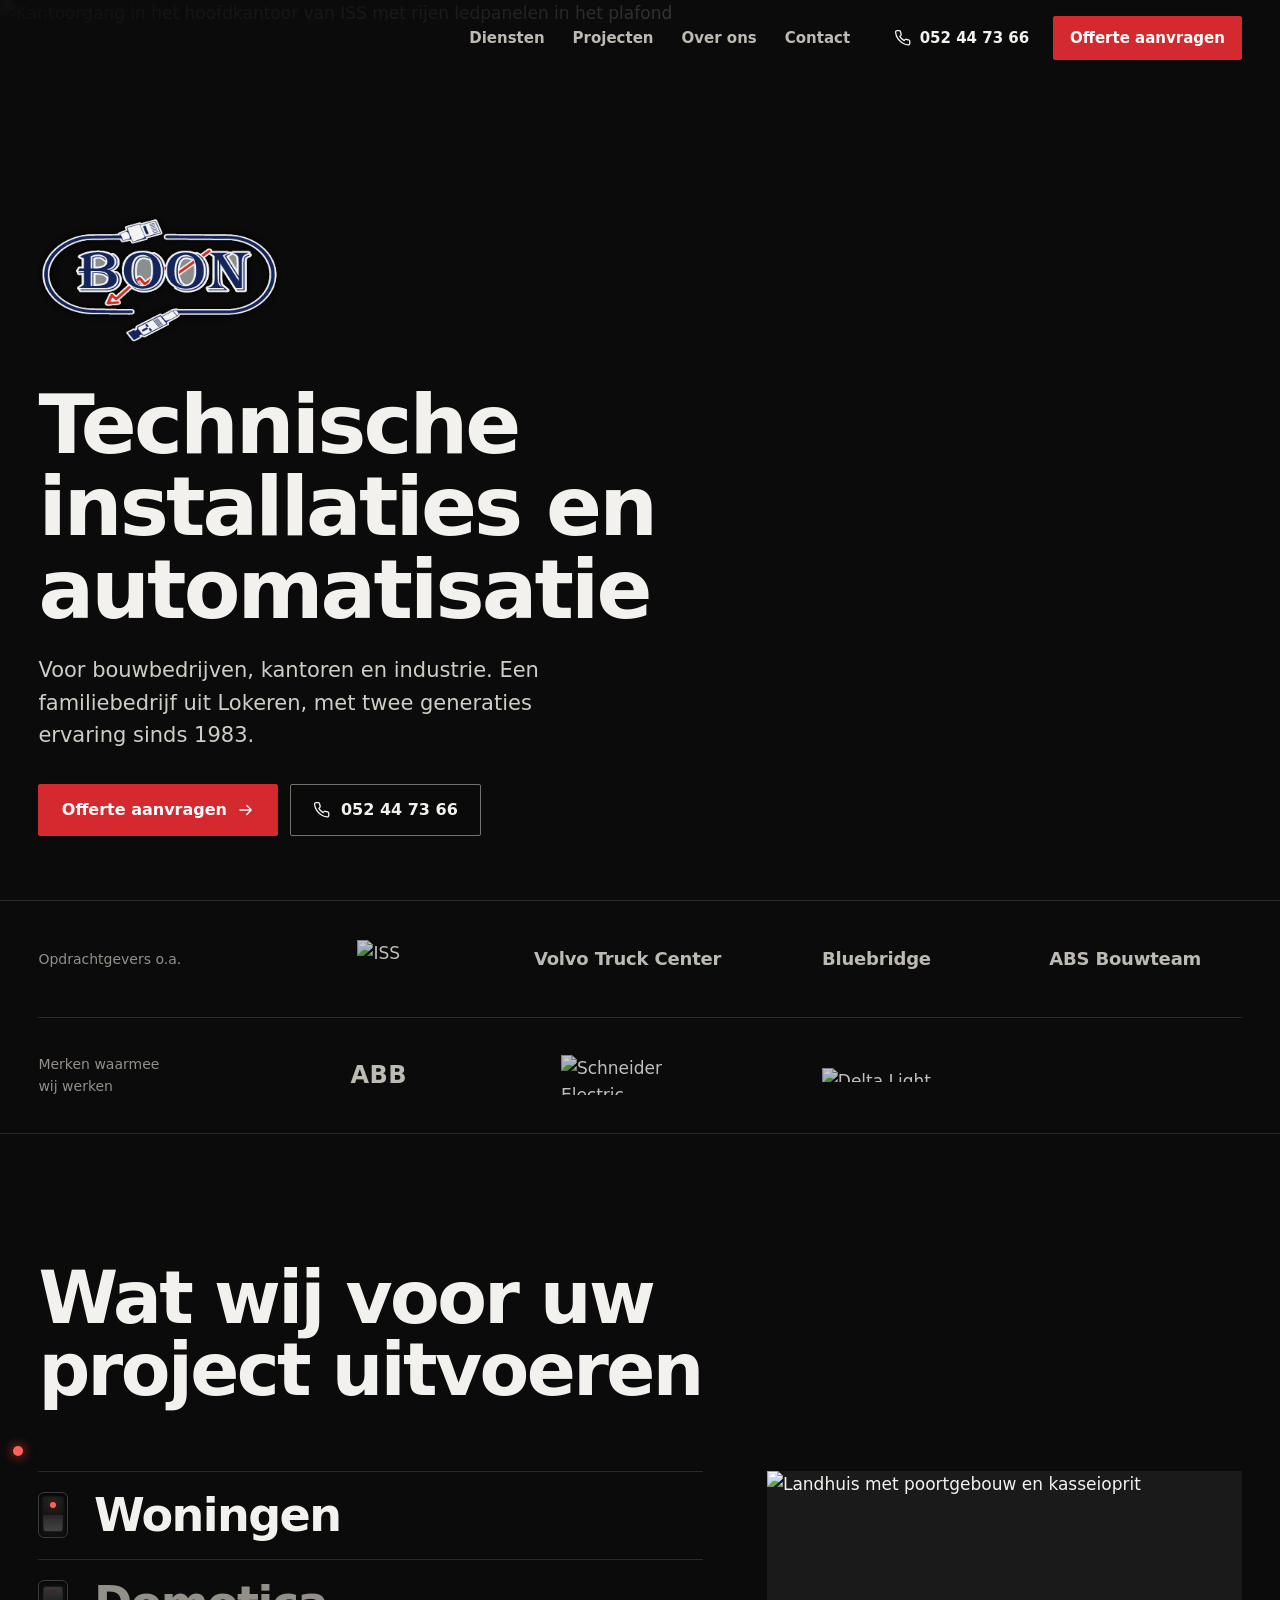
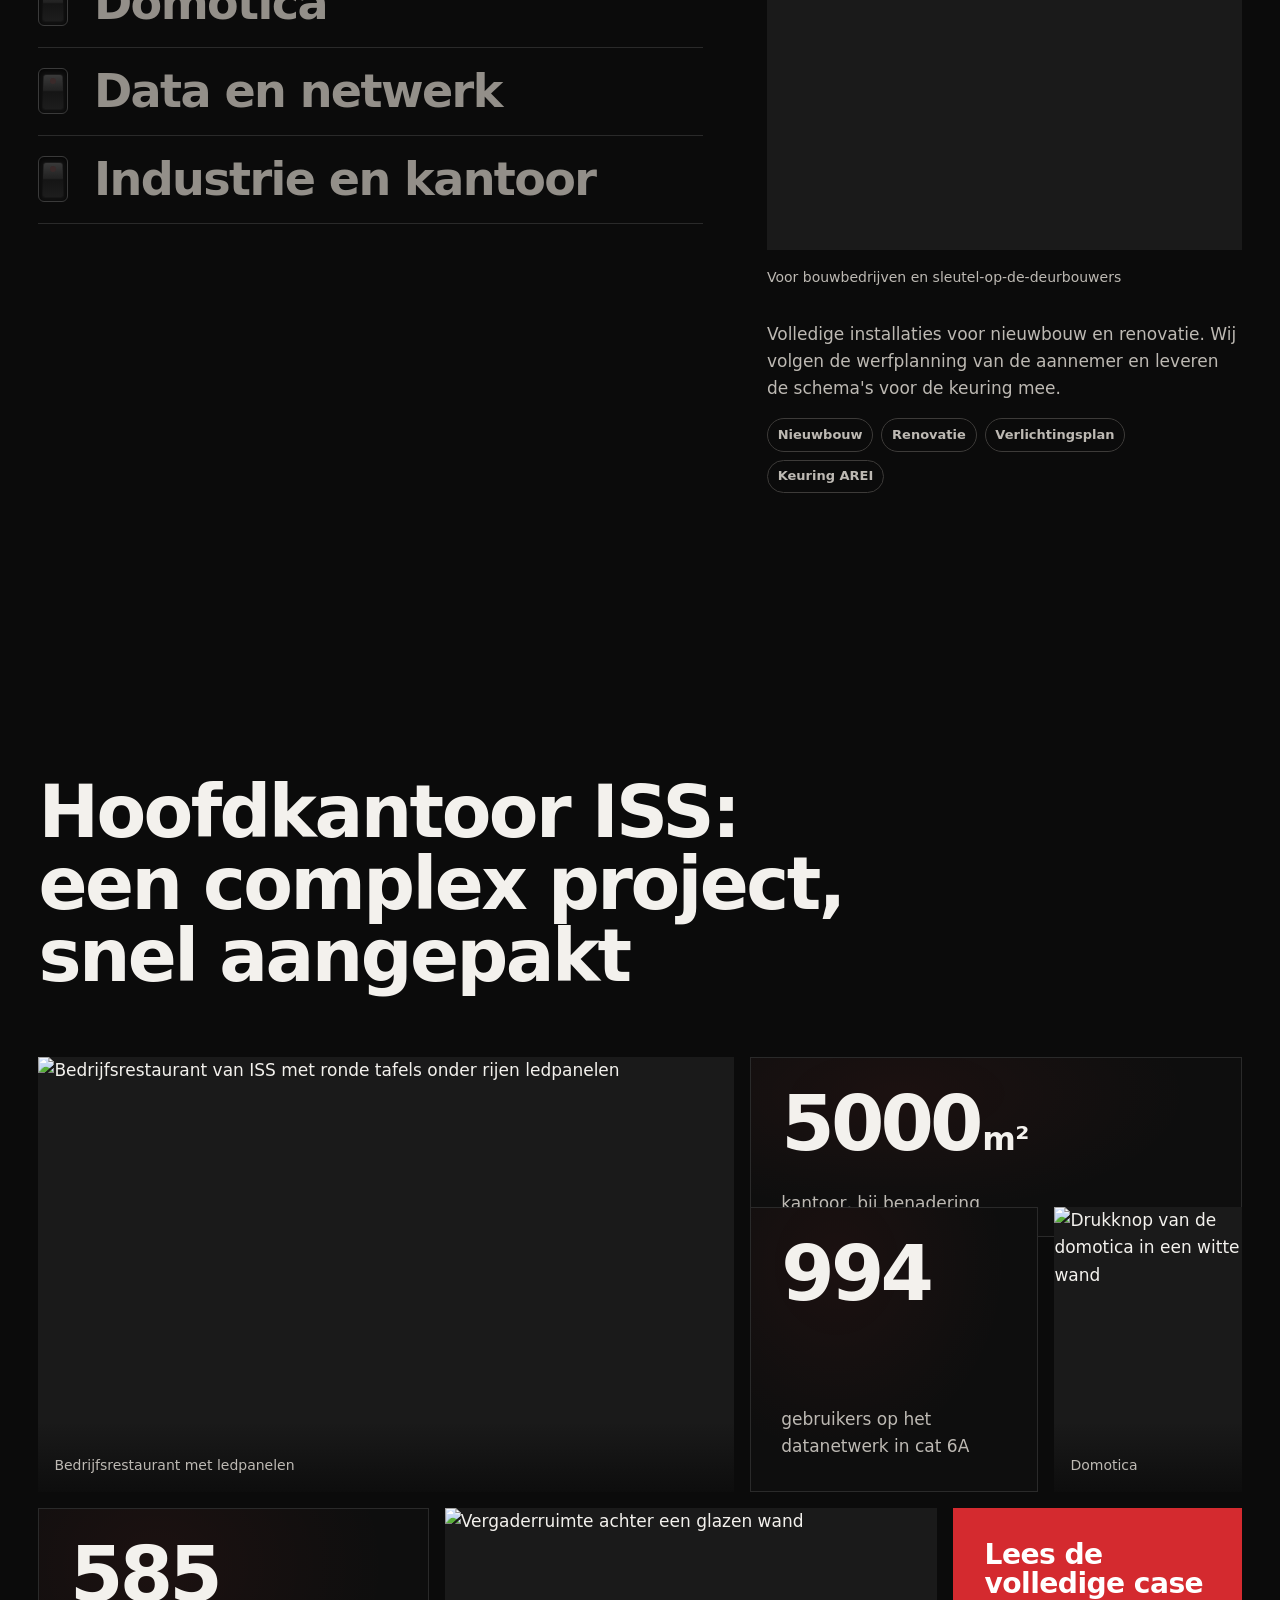
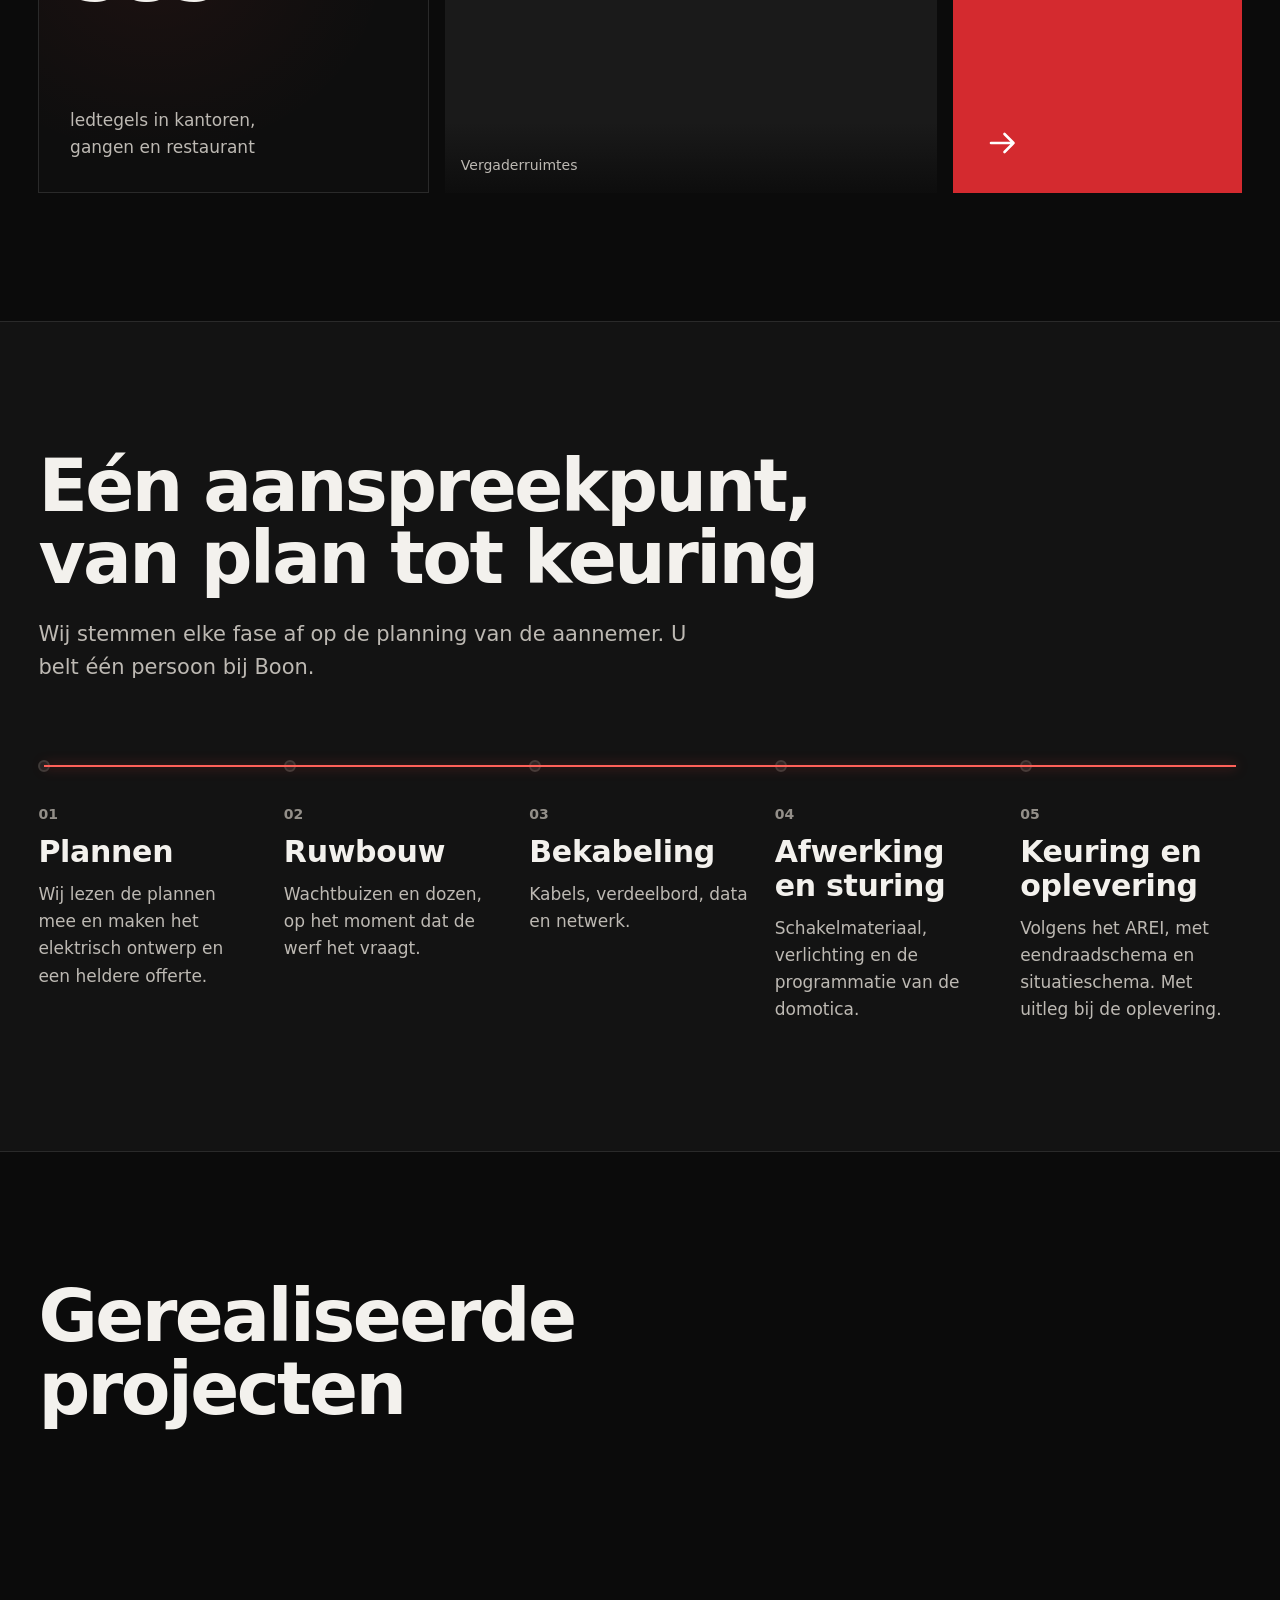
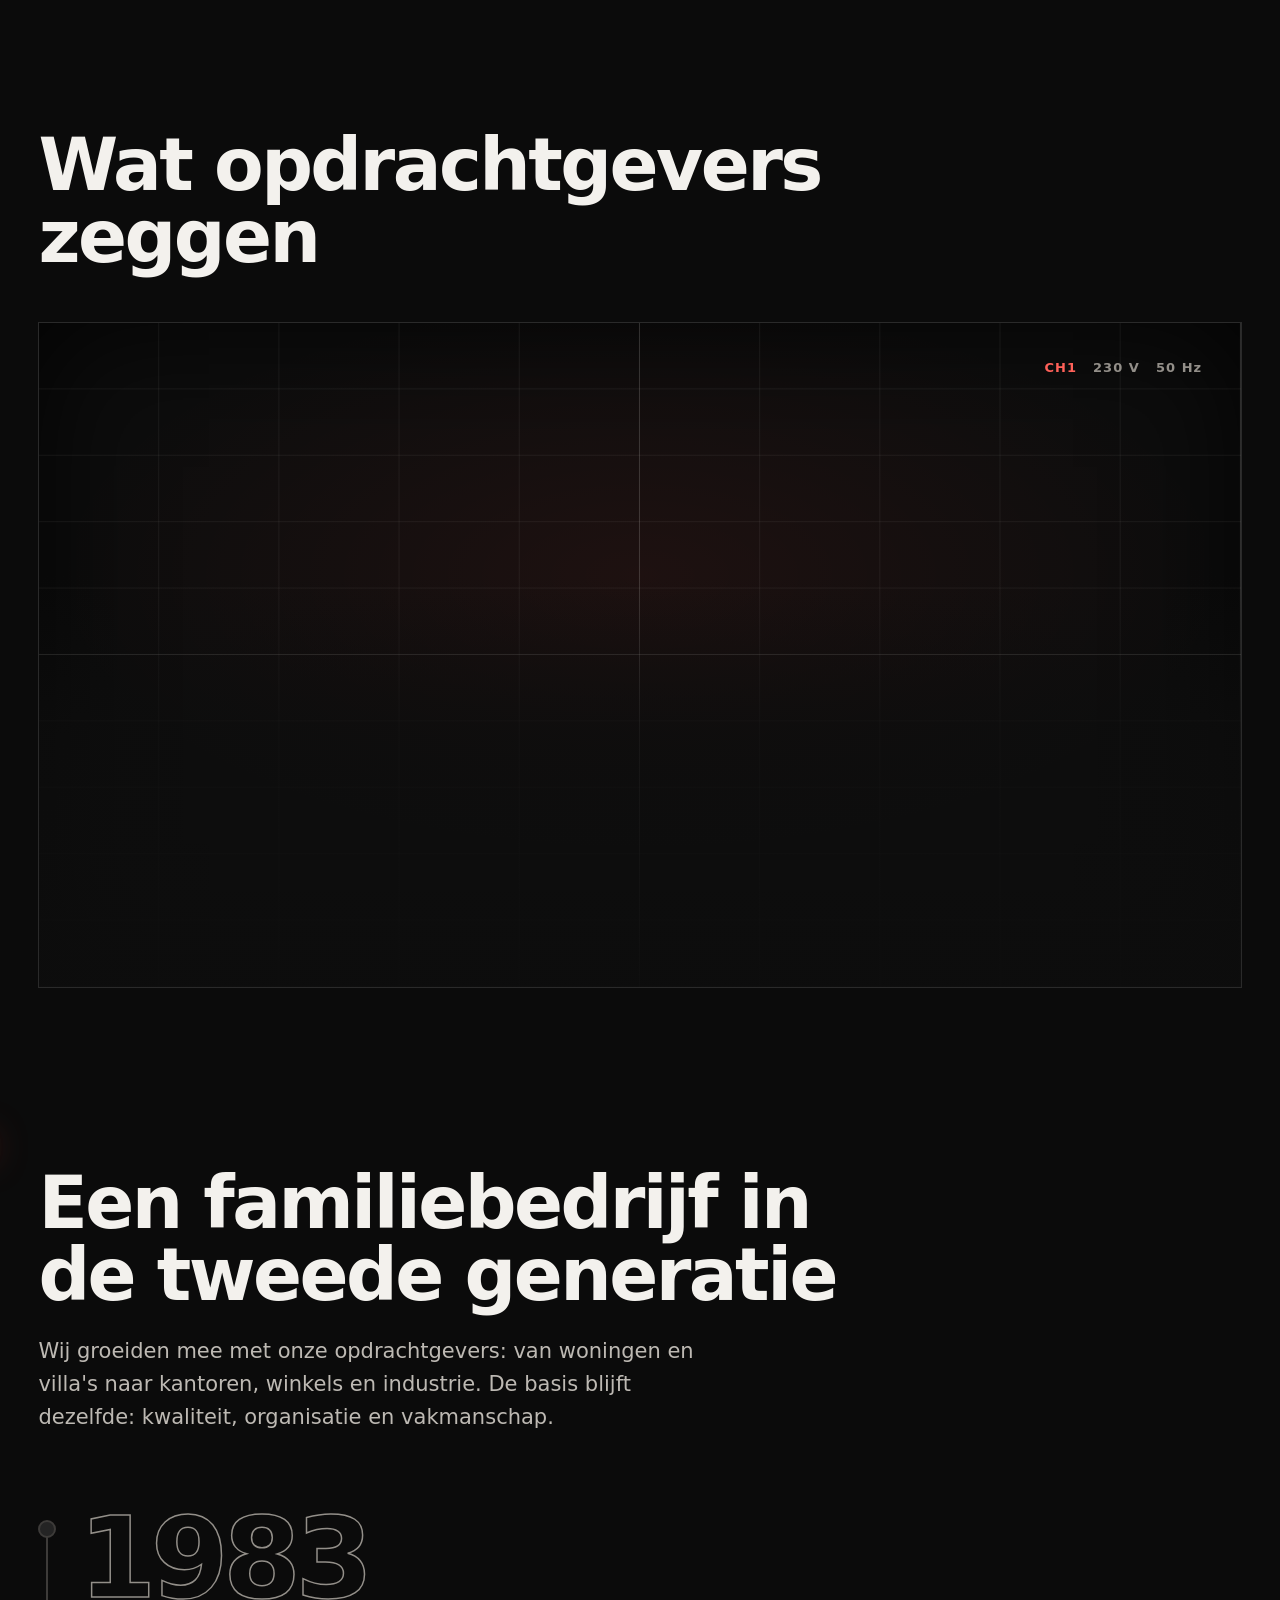
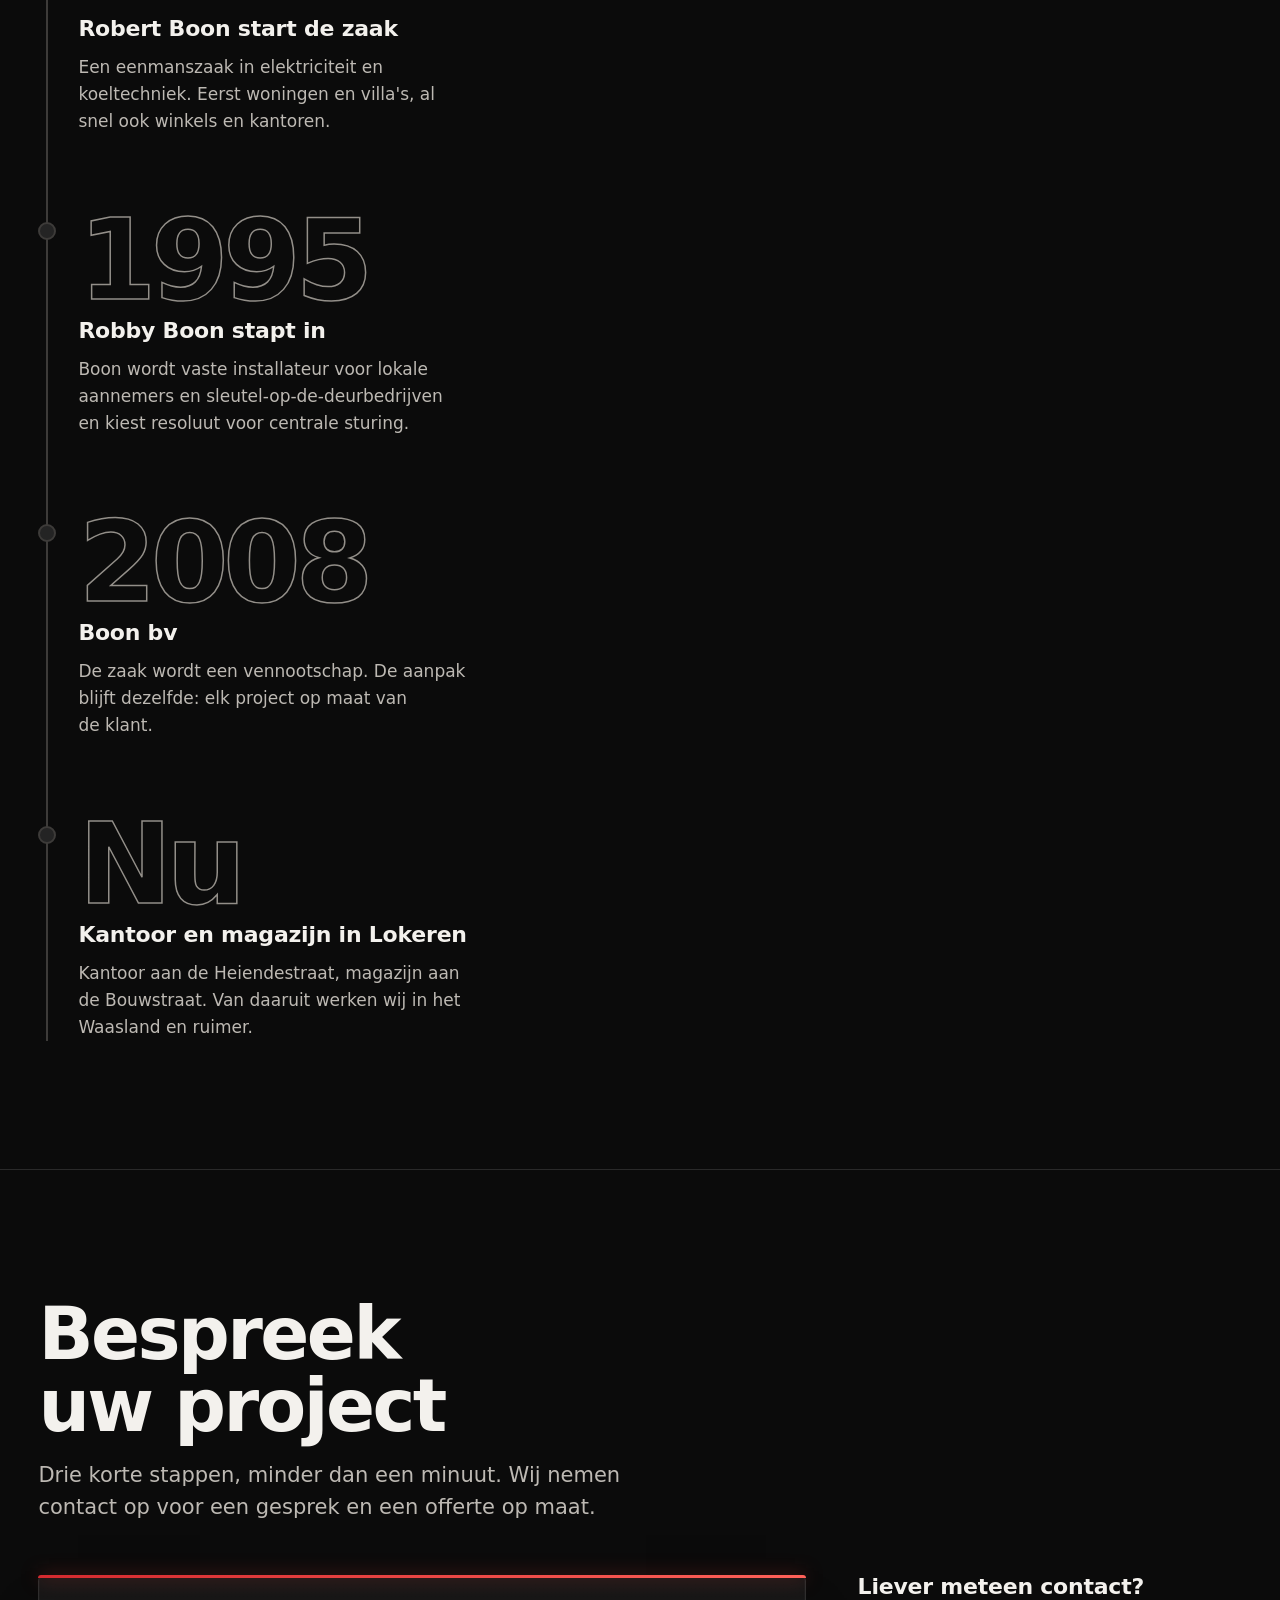
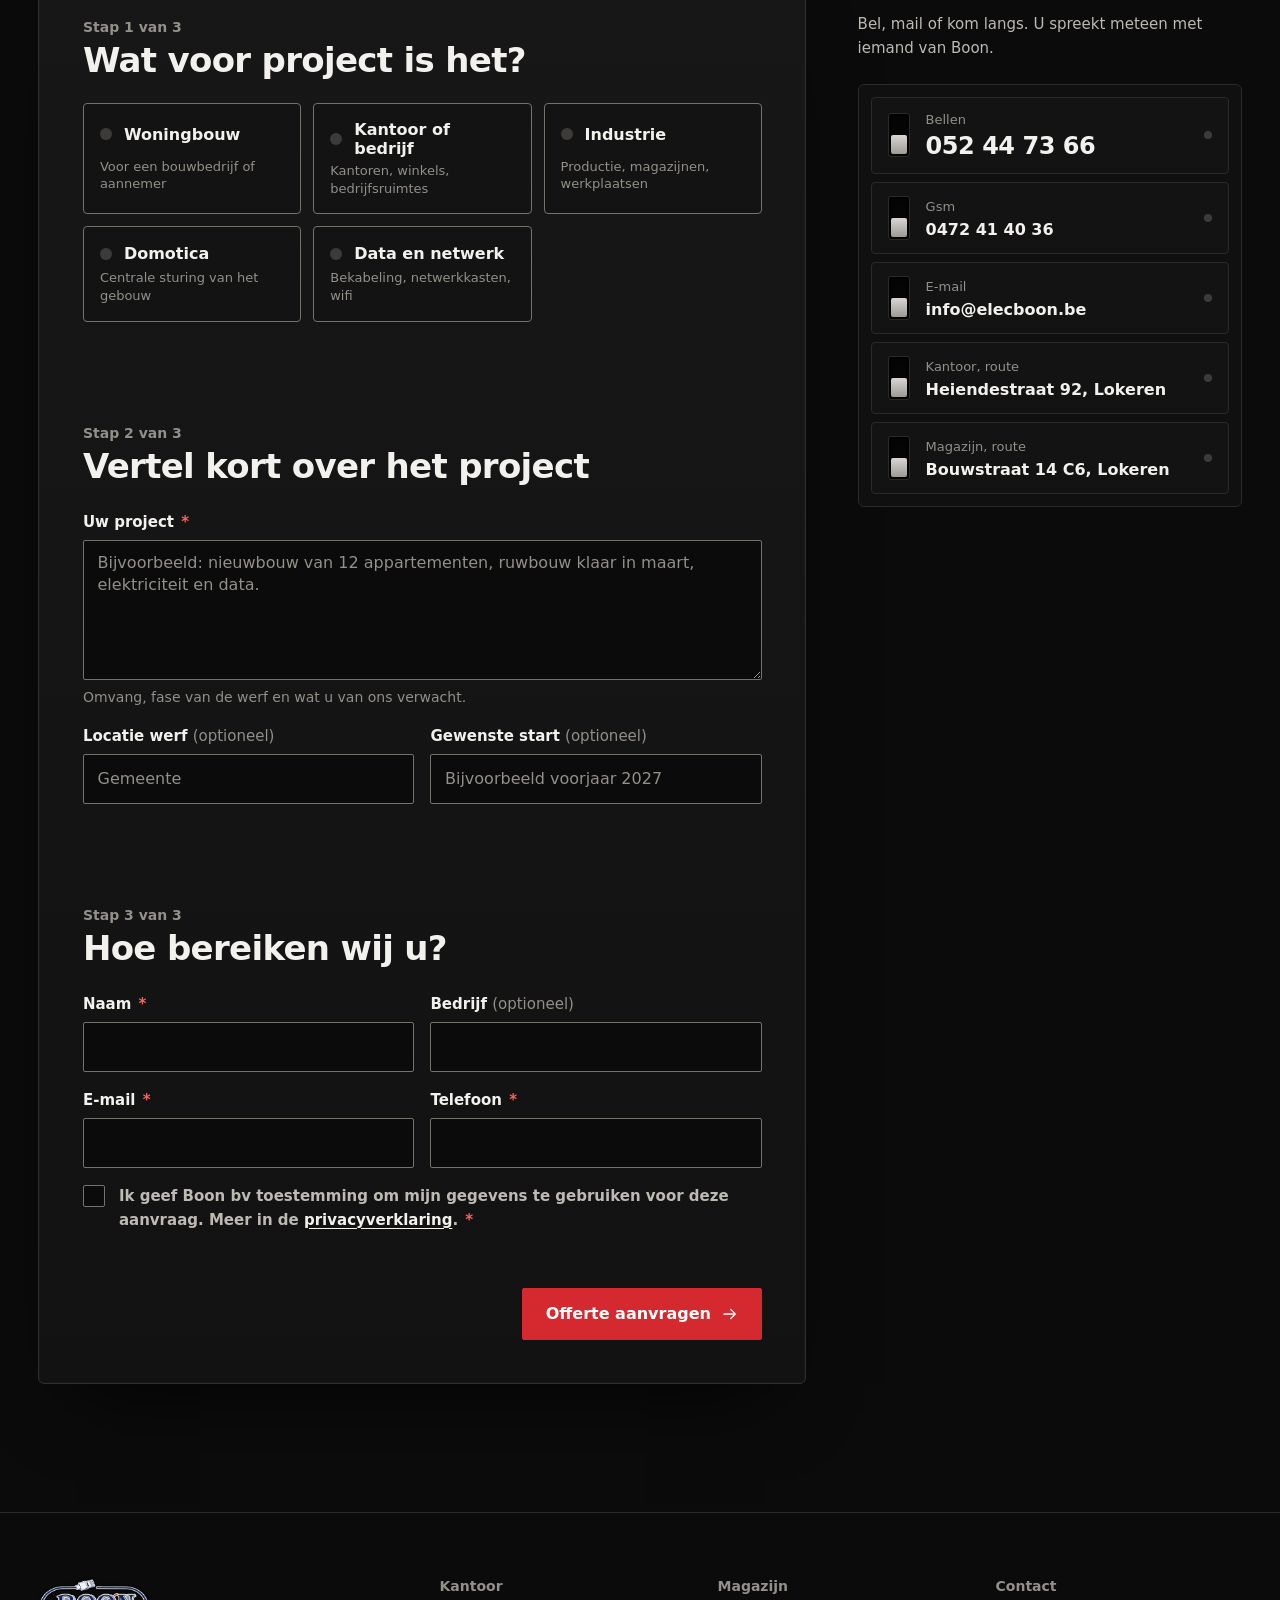
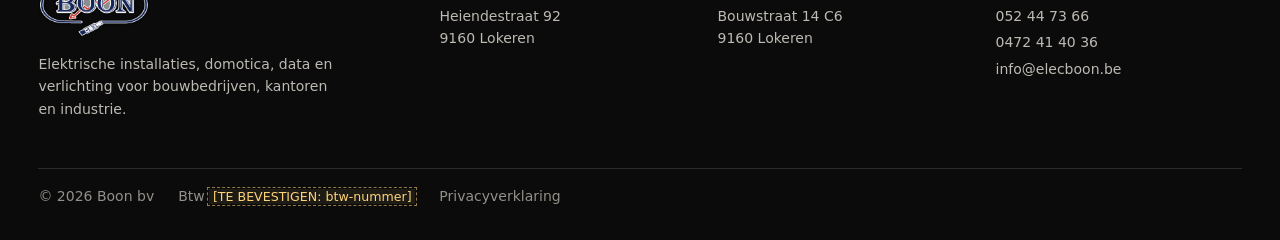
==== index.html @ 2408ad48 "Use the client's original logo; drop private clients The client no longer works for private homeowne" ====
<!doctype html>
<html lang="nl-BE">
<head>
  <meta charset="utf-8">
  <meta name="viewport" content="width=device-width, initial-scale=1, viewport-fit=cover">
  <title>Elektriciteitswerken Boon | Elektrische installaties en domotica, Lokeren</title>
  <meta name="description" content="Boon bv uit Lokeren plaatst elektrische installaties, domotica, data en netwerk voor bouwbedrijven, kantoren en industrie. Familiebedrijf sinds 1983. Vraag een offerte voor uw project.">
  <link rel="canonical" href="https://www.elecboon.be/">
  <meta name="theme-color" content="#0b0b0b">

  <meta property="og:type" content="website">
  <meta property="og:locale" content="nl_BE">
  <meta property="og:site_name" content="Elektriciteitswerken Boon">
  <meta property="og:title" content="Elektriciteitswerken Boon | Technische installaties en automatisatie">
  <meta property="og:description" content="Elektrische installaties, domotica, data en netwerk voor bouwbedrijven, kantoren en industrie. Familiebedrijf uit Lokeren sinds 1983.">
  <meta property="og:url" content="https://www.elecboon.be/">
  <meta property="og:image" content="https://www.elecboon.be/img/og-image.jpg">
  <meta property="og:image:width" content="1200">
  <meta property="og:image:height" content="630">
  <meta property="og:image:alt" content="Kantoorgang met ledpanelen in het hoofdkantoor van ISS, installatie door Boon">
  <meta name="twitter:card" content="summary_large_image">

  <link rel="icon" href="img/favicon.png" type="image/png">
  <link rel="apple-touch-icon" href="img/apple-touch-icon.png">
  <link rel="preload" href="fonts/archivo-latin.woff2" as="font" type="font/woff2" crossorigin>
  <link rel="preload" href="fonts/hanken-grotesk-latin.woff2" as="font" type="font/woff2" crossorigin>
  <link rel="preload" as="image" type="image/avif" imagesrcset="img/projecten/iss-gang-480.avif 480w, img/projecten/iss-gang-800.avif 800w, img/projecten/iss-gang-1000.avif 1000w" imagesizes="100vw">
  <link rel="stylesheet" href="css/style.css">
  <!-- Lokaal geopend (file://)? Dan blokkeert de browser de fontbestanden: laad de ingebedde versie. -->
  <script>if (location.protocol === "file:") document.write('<link rel="stylesheet" href="css/fonts-file.css">');</script>

  <script type="application/ld+json">
  {
    "@context": "https://schema.org",
    "@type": "Electrician",
    "@id": "https://www.elecboon.be/#bedrijf",
    "name": "Elektriciteitswerken Boon",
    "legalName": "Boon bv",
    "url": "https://www.elecboon.be/",
    "logo": "https://www.elecboon.be/img/logo-boon.png",
    "image": "https://www.elecboon.be/img/og-image.jpg",
    "description": "Elektrische installaties, domotica en centrale sturing, data en netwerk en verlichting voor bouwbedrijven, kantoren, industrie en woningen.",
    "foundingDate": "1983",
    "telephone": "+32 52 44 73 66",
    "email": "info@elecboon.be",
    "address": {
      "@type": "PostalAddress",
      "streetAddress": "Heiendestraat 92",
      "postalCode": "9160",
      "addressLocality": "Lokeren",
      "addressCountry": "BE"
    },
    "location": [
      {
        "@type": "Place",
        "name": "Kantoor Boon bv",
        "address": { "@type": "PostalAddress", "streetAddress": "Heiendestraat 92", "postalCode": "9160", "addressLocality": "Lokeren", "addressCountry": "BE" }
      },
      {
        "@type": "Place",
        "name": "Magazijn Boon bv",
        "address": { "@type": "PostalAddress", "streetAddress": "Bouwstraat 14 C6", "postalCode": "9160", "addressLocality": "Lokeren", "addressCountry": "BE" }
      }
    ],
    "contactPoint": [
      { "@type": "ContactPoint", "telephone": "+32 52 44 73 66", "contactType": "sales", "areaServed": "BE", "availableLanguage": "nl" },
      { "@type": "ContactPoint", "telephone": "+32 472 41 40 36", "contactType": "customer service", "areaServed": "BE", "availableLanguage": "nl" }
    ],
    "areaServed": [
      { "@type": "AdministrativeArea", "name": "Waasland" },
      { "@type": "AdministrativeArea", "name": "Oost-Vlaanderen" }
    ],
    "knowsAbout": ["Elektrische installaties", "Domotica", "Centrale sturing", "Datanetwerken", "Verlichting", "AREI"]
  }
  </script>
</head>
<body class="has-hero-logo" data-root="">
  <svg width="0" height="0" style="position:absolute" aria-hidden="true" focusable="false">
    <symbol id="boon-logo" viewBox="0 0 325 174"><image href="img/logo-boon.png" width="325" height="174"/></symbol>
    <symbol id="i-phone" viewBox="0 0 24 24" fill="none" stroke="currentColor" stroke-width="1.75" stroke-linecap="round" stroke-linejoin="round"><path d="M21 16.4v2.9a1.9 1.9 0 0 1-2.1 1.9 18.9 18.9 0 0 1-8.2-2.9 18.6 18.6 0 0 1-5.7-5.7A18.9 18.9 0 0 1 2.1 4.3 1.9 1.9 0 0 1 4 2.2h2.9a1.9 1.9 0 0 1 1.9 1.6c.1.9.3 1.8.7 2.7a1.9 1.9 0 0 1-.4 2L7.8 9.8a15.2 15.2 0 0 0 5.7 5.7l1.3-1.3a1.9 1.9 0 0 1 2-.4c.9.3 1.8.6 2.7.7a1.9 1.9 0 0 1 1.5 1.9z"/></symbol>
    <symbol id="i-arrow" viewBox="0 0 24 24" fill="none" stroke="currentColor" stroke-width="1.75" stroke-linecap="round" stroke-linejoin="round"><path d="M4 12h15M13 6l6 6-6 6"/></symbol>
    <symbol id="i-menu" viewBox="0 0 24 24" fill="none" stroke="currentColor" stroke-width="1.75" stroke-linecap="round"><path d="M3 7h18M3 12h18M3 17h18"/></symbol>
    <symbol id="i-close" viewBox="0 0 24 24" fill="none" stroke="currentColor" stroke-width="1.75" stroke-linecap="round"><path d="M5.5 5.5l13 13M18.5 5.5l-13 13"/></symbol>
  </svg>

  <a class="skip-link" href="#main">Naar de inhoud</a>

  <header class="site-header">
    <div class="wrap header-inner">
      <a class="brand" href="#top" aria-label="Elektriciteitswerken Boon, naar boven">
        <svg aria-hidden="true" focusable="false"><use href="#boon-logo"/></svg>
      </a>
      <nav class="main-nav" aria-label="Hoofdnavigatie">
        <ul>
          <li><a href="#diensten">Diensten</a></li>
          <li><a href="#projecten">Projecten</a></li>
          <li><a href="#over-ons">Over ons</a></li>
          <li><a href="#contact">Contact</a></li>
        </ul>
      </nav>
      <div class="header-actions">
        <a class="header-phone" href="tel:+3252447366">
          <svg aria-hidden="true" focusable="false"><use href="#i-phone"/></svg>
          052 44 73 66
        </a>
        <a class="btn btn-primary header-cta" href="#contact">Offerte aanvragen</a>
        <a class="icon-btn call mobile-only" href="tel:+3252447366" aria-label="Bel Boon: 052 44 73 66">
          <svg aria-hidden="true" focusable="false"><use href="#i-phone"/></svg>
        </a>
        <button class="icon-btn menu-toggle mobile-only" type="button" aria-expanded="false" aria-controls="mobile-menu" aria-label="Menu openen">
          <svg class="i-menu" aria-hidden="true" focusable="false"><use href="#i-menu"/></svg>
          <svg class="i-close" aria-hidden="true" focusable="false"><use href="#i-close"/></svg>
        </button>
      </div>
    </div>
    <span class="power-meter" aria-hidden="true"></span>
  </header>
  <div class="mobile-menu" id="mobile-menu" hidden>
    <nav aria-label="Mobiele navigatie">
      <ul>
        <li><a href="#diensten">Diensten <svg aria-hidden="true" focusable="false"><use href="#i-arrow"/></svg></a></li>
        <li><a href="#projecten">Projecten <svg aria-hidden="true" focusable="false"><use href="#i-arrow"/></svg></a></li>
        <li><a href="#over-ons">Over ons <svg aria-hidden="true" focusable="false"><use href="#i-arrow"/></svg></a></li>
        <li><a href="#contact">Contact <svg aria-hidden="true" focusable="false"><use href="#i-arrow"/></svg></a></li>
      </ul>
    </nav>
    <div class="menu-contact">
      <a class="btn btn-primary" href="#contact">Offerte aanvragen</a>
      <a class="btn btn-ghost" href="tel:+3252447366"><svg aria-hidden="true" focusable="false"><use href="#i-phone"/></svg> 052 44 73 66</a>
      <a class="btn btn-ghost" href="tel:+32472414036"><svg aria-hidden="true" focusable="false"><use href="#i-phone"/></svg> Gsm 0472 41 40 36</a>
    </div>
  </div>

  <main id="main">
    <!-- 1. Hero -->
    <section class="hero" id="top" aria-labelledby="hero-title">
      <div class="hero-media" data-hero-media>
      <picture>
        <source type="image/avif" srcset="img/projecten/iss-gang-480.avif 480w, img/projecten/iss-gang-800.avif 800w, img/projecten/iss-gang-1000.avif 1000w" sizes="100vw">
        <source type="image/webp" srcset="img/projecten/iss-gang-480.webp 480w, img/projecten/iss-gang-800.webp 800w, img/projecten/iss-gang-1000.webp 1000w" sizes="100vw">
        <img src="img/projecten/iss-gang-1000.jpg" srcset="img/projecten/iss-gang-480.jpg 480w, img/projecten/iss-gang-800.jpg 800w, img/projecten/iss-gang-1000.jpg 1000w" sizes="100vw" width="1000" height="750" alt="Kantoorgang in het hoofdkantoor van ISS met rijen ledpanelen in het plafond" loading="eager" fetchpriority="high" decoding="async">
      </picture>
      </div>
      <div class="wrap hero-inner">
        <div class="hero-copy">
          <div class="hero-logo" data-hero-in>
            <svg role="img" aria-label="Boon"><use href="#boon-logo"/></svg>
          </div>
          <h1 id="hero-title" data-hero-in>Technische installaties en automatisatie</h1>
          <p class="lead" data-hero-in>Voor bouwbedrijven, kantoren en industrie. Een familiebedrijf uit Lokeren, met twee generaties ervaring sinds 1983.</p>
          <div class="hero-actions" data-hero-in>
            <a class="btn btn-primary" href="#contact">
              Offerte aanvragen
              <svg class="arrow" aria-hidden="true" focusable="false"><use href="#i-arrow"/></svg>
            </a>
            <a class="btn btn-ghost" href="tel:+3252447366">
              <svg aria-hidden="true" focusable="false"><use href="#i-phone"/></svg>
              052 44 73 66
            </a>
          </div>
        </div>
      </div>
    </section>

    <!-- 2. Opdrachtgevers -->
    <section class="clients" aria-label="Opdrachtgevers en merken">
      <div class="wrap clients-inner">
        <p class="clients-label">Opdrachtgevers o.a.</p>
        <ul class="clients-list">
          <li><img src="partners/iss-wit.png" alt="ISS" width="135" height="120" loading="lazy"></li>
          <!-- PLACEHOLDER: logo Volvo Truck Center ontbreekt, woordmerk tot het logo er is -->
          <li><span class="wordmark">Volvo Truck Center</span></li>
          <!-- PLACEHOLDER: logo Bluebridge ontbreekt -->
          <li><span class="wordmark">Bluebridge</span></li>
          <!-- PLACEHOLDER: logo ABS Bouwteam ontbreekt -->
          <li><span class="wordmark">ABS Bouwteam</span></li>
        </ul>
      </div>
      <div class="wrap clients-inner clients-brands">
        <p class="clients-label">Merken waarmee wij werken</p>
        <ul class="clients-list">
          <!-- PLACEHOLDER: logo ABB ontbreekt, woordmerk tot het logo er is -->
          <li><span class="wordmark wordmark-abb">ABB</span></li>
          <li><img class="logo-schneider" src="partners/schneider-wit.png" alt="Schneider Electric" width="320" height="96" loading="lazy"></li>
          <li><img class="logo-delta" src="partners/deltalight-wit.png" alt="Delta Light" width="500" height="64" loading="lazy"></li>
        </ul>
      </div>
    </section>

    <!-- 3. Diensten: schakelbord -->
    <section class="section" id="diensten" aria-labelledby="diensten-title">
      <div class="wrap">
        <div class="services-head">
          <h2 class="section-title" id="diensten-title" data-reveal>Wat wij voor uw project uitvoeren</h2>
        </div>

        <div class="switchboard" data-switchboard>
          <svg class="switch-cable" aria-hidden="true" focusable="false"><path class="cable-base" d=""/><path class="cable-flow" d=""/><circle class="cable-plug" r="5" cx="-20" cy="-20"/></svg>
          <ul class="switch-list" role="tablist" aria-label="Diensten" data-reveal>
            <li><button class="switch-btn" type="button" role="tab" id="tab-woningen" aria-controls="dienst-woningen" aria-selected="true"><span class="rocker" aria-hidden="true"><span class="rocker-led"></span></span>Woningen</button></li>
            <li><button class="switch-btn" type="button" role="tab" id="tab-domotica" aria-controls="dienst-domotica" aria-selected="false" tabindex="-1"><span class="rocker" aria-hidden="true"><span class="rocker-led"></span></span>Domotica</button></li>
            <li><button class="switch-btn" type="button" role="tab" id="tab-data" aria-controls="dienst-data" aria-selected="false" tabindex="-1"><span class="rocker" aria-hidden="true"><span class="rocker-led"></span></span>Data en netwerk</button></li>
            <li><button class="switch-btn" type="button" role="tab" id="tab-industrie" aria-controls="dienst-industrie" aria-selected="false" tabindex="-1"><span class="rocker" aria-hidden="true"><span class="rocker-led"></span></span>Industrie en kantoor</button></li>
          </ul>

          <div class="switch-panels" data-reveal>
            <article class="switch-panel is-active" id="dienst-woningen" role="tabpanel" aria-labelledby="tab-woningen">
              <div class="panel-media fill">
              <picture>
                <source type="image/avif" srcset="img/projecten/woning-landhuis-480.avif 480w, img/projecten/woning-landhuis-800.avif 800w, img/projecten/woning-landhuis-866.avif 866w" sizes="(min-width: 1024px) 38vw, 84vw">
                <source type="image/webp" srcset="img/projecten/woning-landhuis-480.webp 480w, img/projecten/woning-landhuis-800.webp 800w, img/projecten/woning-landhuis-866.webp 866w" sizes="(min-width: 1024px) 38vw, 84vw">
                <img src="img/projecten/woning-landhuis-866.jpg" srcset="img/projecten/woning-landhuis-480.jpg 480w, img/projecten/woning-landhuis-800.jpg 800w, img/projecten/woning-landhuis-866.jpg 866w" sizes="(min-width: 1024px) 38vw, 84vw" width="866" height="649" alt="Landhuis met poortgebouw en kasseioprit" loading="lazy" decoding="async">
              </picture>
              </div>
              <h3>Woningen</h3>
              <p class="panel-for">Voor bouwbedrijven en sleutel-op-de-deurbouwers</p>
              <p>Volledige installaties voor nieuwbouw en renovatie. Wij volgen de werfplanning van de aannemer en leveren de schema's voor de keuring mee.</p>
              <ul class="chips"><li>Nieuwbouw</li><li>Renovatie</li><li>Verlichtingsplan</li><li>Keuring AREI</li></ul>
            </article>
            <article class="switch-panel" id="dienst-domotica" role="tabpanel" aria-labelledby="tab-domotica">
              <div class="panel-media fill">
              <picture>
                <source type="image/avif" srcset="img/projecten/iss-touchpanel-480.avif 480w, img/projecten/iss-touchpanel-800.avif 800w, img/projecten/iss-touchpanel-1000.avif 1000w" sizes="(min-width: 1024px) 38vw, 84vw">
                <source type="image/webp" srcset="img/projecten/iss-touchpanel-480.webp 480w, img/projecten/iss-touchpanel-800.webp 800w, img/projecten/iss-touchpanel-1000.webp 1000w" sizes="(min-width: 1024px) 38vw, 84vw">
                <img src="img/projecten/iss-touchpanel-1000.jpg" srcset="img/projecten/iss-touchpanel-480.jpg 480w, img/projecten/iss-touchpanel-800.jpg 800w, img/projecten/iss-touchpanel-1000.jpg 1000w" sizes="(min-width: 1024px) 38vw, 84vw" width="1000" height="750" alt="Touchscreen van de centrale sturing met knoppen voor verlichting, zonwering en klimaat" loading="lazy" decoding="async">
              </picture>
              </div>
              <h3>Domotica</h3>
              <p class="panel-for">Voor woningen, kantoren en bedrijfsgebouwen</p>
              <p>Al sinds de jaren negentig plaatsen wij centrale sturingen voor verlichting, zonwering, verwarming en toegang. Wij programmeren zelf en leggen de bediening uit bij de oplevering.</p>
              <ul class="chips"><li>Verlichting</li><li>Zonwering</li><li>Verwarming</li><li>Toegang</li><li>Audio en video</li></ul>
            </article>
            <article class="switch-panel" id="dienst-data" role="tabpanel" aria-labelledby="tab-data">
              <div class="panel-media fill">
              <picture>
                <source type="image/avif" srcset="img/projecten/iss-rack-480.avif 480w, img/projecten/iss-rack-750.avif 750w" sizes="(min-width: 1024px) 38vw, 84vw">
                <source type="image/webp" srcset="img/projecten/iss-rack-480.webp 480w, img/projecten/iss-rack-750.webp 750w" sizes="(min-width: 1024px) 38vw, 84vw">
                <img src="img/projecten/iss-rack-750.jpg" srcset="img/projecten/iss-rack-480.jpg 480w, img/projecten/iss-rack-750.jpg 750w" sizes="(min-width: 1024px) 38vw, 84vw" width="750" height="1000" alt="Netwerkkast met patchpanelen en switches in het kantoor van ISS" loading="lazy" decoding="async">
              </picture>
              </div>
              <h3>Data en netwerk</h3>
              <p class="panel-for">Voor kantoren, bedrijven en woningen</p>
              <p>Gestructureerde bekabeling, netwerkkasten en wifi. Bij ISS legden wij een datanetwerk in FTP cat 6A aan voor 994 gebruikers.</p>
              <ul class="chips"><li>Cat 6A</li><li>Netwerkkasten</li><li>Wifi</li><li>Camera</li></ul>
            </article>
            <article class="switch-panel" id="dienst-industrie" role="tabpanel" aria-labelledby="tab-industrie">
              <div class="panel-media fill">
              <picture>
                <source type="image/avif" srcset="img/projecten/iss-lounge-480.avif 480w, img/projecten/iss-lounge-800.avif 800w, img/projecten/iss-lounge-1000.avif 1000w" sizes="(min-width: 1024px) 38vw, 84vw">
                <source type="image/webp" srcset="img/projecten/iss-lounge-480.webp 480w, img/projecten/iss-lounge-800.webp 800w, img/projecten/iss-lounge-1000.webp 1000w" sizes="(min-width: 1024px) 38vw, 84vw">
                <img src="img/projecten/iss-lounge-1000.jpg" srcset="img/projecten/iss-lounge-480.jpg 480w, img/projecten/iss-lounge-800.jpg 800w, img/projecten/iss-lounge-1000.jpg 1000w" sizes="(min-width: 1024px) 38vw, 84vw" width="1000" height="750" alt="Bedrijfsrestaurant van ISS met ledpanelen en houten hanglampen" loading="lazy" decoding="async">
              </picture>
              </div>
              <h3>Industrie en kantoor</h3>
              <p class="panel-for">Voor bedrijven, kantoren en winkels</p>
              <p>Verdeelborden, kracht, verlichting en sturing voor bedrijfsgebouwen. Afgestemd op uw planning en op de andere technieken op de werf.</p>
              <ul class="chips"><li>Verdeelborden</li><li>Kracht</li><li>Ledverlichting</li><li>Sturing</li></ul>
            </article>
          </div>
          <p class="swipe-hint" aria-hidden="true">Swipe voor alle diensten <svg><use href="#i-arrow"/></svg></p>
        </div>
      </div>
    </section>

    <!-- 4. Case ISS -->
    <section class="section case-feature" id="case" aria-labelledby="case-title">
      <div class="wrap">
        <h2 class="section-title" id="case-title" data-reveal>Hoofdkantoor ISS: een complex project, snel aangepakt</h2>
        <div class="bento">
          <figure class="tile photo t-main fill" data-tile>
          <picture>
            <source type="image/avif" srcset="img/projecten/iss-restaurant-480.avif 480w, img/projecten/iss-restaurant-800.avif 800w, img/projecten/iss-restaurant-1000.avif 1000w" sizes="(min-width: 900px) 56vw, 100vw">
            <source type="image/webp" srcset="img/projecten/iss-restaurant-480.webp 480w, img/projecten/iss-restaurant-800.webp 800w, img/projecten/iss-restaurant-1000.webp 1000w" sizes="(min-width: 900px) 56vw, 100vw">
            <img src="img/projecten/iss-restaurant-1000.jpg" srcset="img/projecten/iss-restaurant-480.jpg 480w, img/projecten/iss-restaurant-800.jpg 800w, img/projecten/iss-restaurant-1000.jpg 1000w" sizes="(min-width: 900px) 56vw, 100vw" width="1000" height="750" alt="Bedrijfsrestaurant van ISS met ronde tafels onder rijen ledpanelen" loading="lazy" decoding="async">
          </picture>
            <figcaption>Bedrijfsrestaurant met ledpanelen</figcaption>
          </figure>
          <div class="tile stat t-area" data-tile>
            <p class="stat-value">5000<small>m²</small></p>
            <p class="stat-label">kantoor, bij benadering</p>
          </div>
          <div class="tile stat t-users" data-tile>
            <p class="stat-value">994</p>
            <p class="stat-label">gebruikers op het datanetwerk in cat 6A</p>
          </div>
          <figure class="tile photo t-tall fill" data-tile>
          <picture>
            <source type="image/avif" srcset="img/projecten/iss-schakelaar-480.avif 480w, img/projecten/iss-schakelaar-750.avif 750w" sizes="(min-width: 900px) 16vw, 50vw">
            <source type="image/webp" srcset="img/projecten/iss-schakelaar-480.webp 480w, img/projecten/iss-schakelaar-750.webp 750w" sizes="(min-width: 900px) 16vw, 50vw">
            <img src="img/projecten/iss-schakelaar-750.jpg" srcset="img/projecten/iss-schakelaar-480.jpg 480w, img/projecten/iss-schakelaar-750.jpg 750w" sizes="(min-width: 900px) 16vw, 50vw" width="750" height="1000" alt="Drukknop van de domotica in een witte wand" loading="lazy" decoding="async">
          </picture>
            <figcaption>Domotica</figcaption>
          </figure>
          <div class="tile stat t-leds" data-tile>
            <p class="stat-value">585</p>
            <p class="stat-label">ledtegels in kantoren, gangen en restaurant</p>
          </div>
          <figure class="tile photo t-wide fill" data-tile>
          <picture>
            <source type="image/avif" srcset="img/projecten/iss-glaswand-480.avif 480w, img/projecten/iss-glaswand-800.avif 800w, img/projecten/iss-glaswand-1000.avif 1000w" sizes="(min-width: 900px) 40vw, 100vw">
            <source type="image/webp" srcset="img/projecten/iss-glaswand-480.webp 480w, img/projecten/iss-glaswand-800.webp 800w, img/projecten/iss-glaswand-1000.webp 1000w" sizes="(min-width: 900px) 40vw, 100vw">
            <img src="img/projecten/iss-glaswand-1000.jpg" srcset="img/projecten/iss-glaswand-480.jpg 480w, img/projecten/iss-glaswand-800.jpg 800w, img/projecten/iss-glaswand-1000.jpg 1000w" sizes="(min-width: 900px) 40vw, 100vw" width="1000" height="750" alt="Vergaderruimte achter een glazen wand" loading="lazy" decoding="async">
          </picture>
            <figcaption>Vergaderruimtes</figcaption>
          </figure>
          <a class="tile cta t-cta" href="projecten/iss.html" data-tile>
            <strong>Lees de volledige case</strong>
            <svg aria-hidden="true" focusable="false"><use href="#i-arrow"/></svg>
          </a>
        </div>
      </div>
    </section>

    <!-- 5. Aanpak -->
    <section class="section process-section" id="aanpak" aria-labelledby="aanpak-title">
      <div class="wrap">
        <h2 class="section-title" id="aanpak-title" data-reveal>Eén aanspreekpunt, van plan tot keuring</h2>
        <p class="lead" data-reveal>Wij stemmen elke fase af op de planning van de aannemer. U belt één persoon bij Boon.</p>

        <div class="process-wrap" data-process>
          <ol class="process">
            <li class="step">
              <span class="dot" aria-hidden="true"></span>
              <span class="step-no">01</span>
              <h3>Plannen</h3>
              <p>Wij lezen de plannen mee en maken het elektrisch ontwerp en een heldere offerte.</p>
            </li>
            <li class="step">
              <span class="dot" aria-hidden="true"></span>
              <span class="step-no">02</span>
              <h3>Ruwbouw</h3>
              <p>Wachtbuizen en dozen, op het moment dat de werf het vraagt.</p>
            </li>
            <li class="step">
              <span class="dot" aria-hidden="true"></span>
              <span class="step-no">03</span>
              <h3>Bekabeling</h3>
              <p>Kabels, verdeelbord, data en netwerk.</p>
            </li>
            <li class="step">
              <span class="dot" aria-hidden="true"></span>
              <span class="step-no">04</span>
              <h3>Afwerking en sturing</h3>
              <p>Schakelmateriaal, verlichting en de programmatie van de domotica.</p>
            </li>
            <li class="step">
              <span class="dot" aria-hidden="true"></span>
              <span class="step-no">05</span>
              <h3>Keuring en oplevering</h3>
              <p>Volgens het AREI, met eendraadschema en situatieschema. Met uitleg bij de oplevering.</p>
            </li>
          </ol>
          <span class="process-track" aria-hidden="true"></span>
          <span class="process-fill" aria-hidden="true"></span>
        </div>
      </div>
    </section>

    <!-- 6. Projecten -->
    <section class="section" id="projecten" aria-labelledby="projecten-title">
      <div class="wrap">
        <div class="projects-top">
          <h2 class="section-title" id="projecten-title" data-reveal>Gerealiseerde projecten</h2>
          <div class="filter" id="project-filter" role="group" aria-label="Filter projecten op categorie"></div>
        </div>
        <p class="visually-hidden" id="project-status" role="status" aria-live="polite"></p>

        <ul class="projects" id="project-list">
          <!-- Wordt gevuld vanuit data/projects.js -->
        </ul>
        <noscript>
          <ul class="projects">
            <li><h3><a href="projecten/iss.html">Hoofdkantoor ISS</a></h3><p>Kantoorproject van ca. 5000 m² met datanetwerk, centrale sturing en ledverlichting.</p></li>
            <li><h3>Woning Hertsberge</h3><p>Elektrische installatie en gevelverlichting.</p></li>
            <li><h3>Woning Turnhout</h3><p>Nieuwbouwwoning met domotica.</p></li>
          </ul>
        </noscript>
        <p class="projects-empty" id="project-empty" hidden>Nog geen projecten in deze categorie. Kies een andere categorie of vraag ons naar referenties.</p>
      </div>
    </section>

    <!-- 7. Reviews: oscilloscoop -->
    <!-- PLACEHOLDER: vervangen door echte, goedgekeurde review. De teksten staan in data/reviews.js en mogen niet live zonder goedkeuring van de klant. -->
    <section class="section scope-section" id="reviews" aria-labelledby="reviews-title">
      <div class="wrap">
        <h2 class="section-title" id="reviews-title" data-reveal>Wat opdrachtgevers zeggen</h2>
        <div class="scope" data-scope data-reveal>
          <canvas class="scope-canvas" aria-hidden="true"></canvas>
          <div class="scope-top">
            <div class="quote-tabs" id="quote-tabs" role="tablist" aria-label="Kies een review"></div>
            <p class="scope-readout" aria-hidden="true"><span data-scope-ch>CH1</span><span>230 V</span><span>50 Hz</span></p>
          </div>
          <div class="quote-panels" id="review-list">
            <!-- Wordt gevuld vanuit data/reviews.js -->
          </div>
        </div>
      </div>
    </section>

    <!-- 8. Over ons: stroomkring door de tijd -->
    <section class="about" id="over-ons" aria-labelledby="over-title" data-circuit>
      <div class="circuit-pin">
        <div class="circuit-track">
          <svg class="circuit-svg" aria-hidden="true" focusable="false">
            <path class="trace-base" d=""/>
            <path class="trace-live" d=""/>
            <circle class="trace-spark" r="6" cx="-20" cy="-20"/>
          </svg>
          <div class="circuit-panel circuit-intro">
            <h2 class="section-title" id="over-title">Een familiebedrijf in de tweede generatie</h2>
            <p class="lead">Wij groeiden mee met onze opdrachtgevers: van woningen en villa's naar kantoren, winkels en industrie. De basis blijft dezelfde: kwaliteit, organisatie en vakmanschap.</p>
            <p class="circuit-hint" aria-hidden="true"><span class="dot is-on"></span>Scroll en volg de stroom</p>
          </div>
          <ol class="eras">
            <li class="era" data-era>
              <span class="led" aria-hidden="true"></span>
              <span class="era-year" aria-hidden="true">1983</span>
              <h3><span class="visually-hidden">1983: </span>Robert Boon start de zaak</h3>
              <p>Een eenmanszaak in elektriciteit en koeltechniek. Eerst woningen en villa's, al snel ook winkels en kantoren.</p>
            </li>
            <li class="era" data-era>
              <span class="led" aria-hidden="true"></span>
              <span class="era-year" aria-hidden="true">1995</span>
              <h3><span class="visually-hidden">1995: </span>Robby Boon stapt in</h3>
              <p>Boon wordt vaste installateur voor lokale aannemers en sleutel-op-de-deurbedrijven en kiest resoluut voor centrale sturing.</p>
            </li>
            <li class="era" data-era>
              <span class="led" aria-hidden="true"></span>
              <span class="era-year" aria-hidden="true">2008</span>
              <h3><span class="visually-hidden">2008: </span>Boon bv</h3>
              <p>De zaak wordt een vennootschap. De aanpak blijft dezelfde: elk project op maat van de klant.</p>
            </li>
            <li class="era era-now" data-era>
              <span class="led" aria-hidden="true"></span>
              <span class="era-year" aria-hidden="true">Nu</span>
              <h3><span class="visually-hidden">Vandaag: </span>Kantoor en magazijn in Lokeren</h3>
              <p>Kantoor aan de Heiendestraat, magazijn aan de Bouwstraat. Van daaruit werken wij in het Waasland en ruimer.</p>
            </li>
          </ol>
        </div>
      </div>

    </section>

    <!-- 9. Contact -->
    <section class="section contact" id="contact" aria-labelledby="contact-title">
      <div class="wrap">
        <div class="contact-head">
          <h2 class="section-title" id="contact-title">Bespreek uw project</h2>
          <p class="lead">Drie korte stappen, minder dan een minuut. Wij nemen contact op voor een gesprek en een offerte op maat.</p>
        </div>

        <div class="contact-grid">
          <form class="quote-form" id="quote-form" action="" method="post" novalidate aria-labelledby="form-title">
            <h3 class="visually-hidden" id="form-title">Offerte aanvragen</h3>
            <ol class="steps" aria-hidden="true">
              <li class="is-active"><span class="node"></span><span class="step-name">Project</span></li>
              <li><span class="node"></span><span class="step-name">Details</span></li>
              <li><span class="node"></span><span class="step-name">Uw gegevens</span></li>
            </ol>
            <p class="visually-hidden" id="step-status" aria-live="polite"></p>

            <fieldset class="form-step" data-step>
              <legend class="step-title" tabindex="-1"><span class="step-count">Stap 1 van 3</span>Wat voor project is het?</legend>
              <div class="choice-grid">
              <label class="choice">
                <input type="radio" name="type" value="Woningbouw voor een bouwbedrijf" required aria-describedby="f-type-err">
                <span class="dot" aria-hidden="true"></span>
                <span class="choice-title">Woningbouw</span>
                <span class="choice-sub">Voor een bouwbedrijf of aannemer</span>
              </label>
              <label class="choice">
                <input type="radio" name="type" value="Kantoor of bedrijfsgebouw" required aria-describedby="f-type-err">
                <span class="dot" aria-hidden="true"></span>
                <span class="choice-title">Kantoor of bedrijf</span>
                <span class="choice-sub">Kantoren, winkels, bedrijfsruimtes</span>
              </label>
              <label class="choice">
                <input type="radio" name="type" value="Industrie" required aria-describedby="f-type-err">
                <span class="dot" aria-hidden="true"></span>
                <span class="choice-title">Industrie</span>
                <span class="choice-sub">Productie, magazijnen, werkplaatsen</span>
              </label>
              <label class="choice">
                <input type="radio" name="type" value="Domotica of centrale sturing" required aria-describedby="f-type-err">
                <span class="dot" aria-hidden="true"></span>
                <span class="choice-title">Domotica</span>
                <span class="choice-sub">Centrale sturing van het gebouw</span>
              </label>
              <label class="choice">
                <input type="radio" name="type" value="Data en netwerk" required aria-describedby="f-type-err">
                <span class="dot" aria-hidden="true"></span>
                <span class="choice-title">Data en netwerk</span>
                <span class="choice-sub">Bekabeling, netwerkkasten, wifi</span>
              </label>
              </div>
              <p class="field-error" id="f-type-err" aria-live="polite"></p>
              <div class="step-nav">
                <button class="btn btn-primary" type="button" data-next>Volgende <svg class="arrow" aria-hidden="true" focusable="false"><use href="#i-arrow"/></svg></button>
              </div>
            </fieldset>

            <fieldset class="form-step" data-step>
              <legend class="step-title" tabindex="-1"><span class="step-count">Stap 2 van 3</span>Vertel kort over het project</legend>
              <div class="form-grid">
                <div class="field full">
                  <label for="f-bericht">Uw project <span class="req" aria-hidden="true">*</span></label>
                  <textarea id="f-bericht" name="bericht" rows="5" required aria-describedby="f-bericht-hint f-bericht-err" placeholder="Bijvoorbeeld: nieuwbouw van 12 appartementen, ruwbouw klaar in maart, elektriciteit en data."></textarea>
                  <p class="field-hint" id="f-bericht-hint">Omvang, fase van de werf en wat u van ons verwacht.</p>
                  <p class="field-error" id="f-bericht-err" aria-live="polite"></p>
                </div>
                <div class="field">
                  <label for="f-locatie">Locatie werf <span class="opt">(optioneel)</span></label>
                  <input id="f-locatie" name="locatie" type="text" autocomplete="address-level2" placeholder="Gemeente">
                </div>
                <div class="field">
                  <label for="f-timing">Gewenste start <span class="opt">(optioneel)</span></label>
                  <input id="f-timing" name="timing" type="text" placeholder="Bijvoorbeeld voorjaar 2027">
                </div>
              </div>
              <div class="step-nav">
                <button class="btn btn-ghost" type="button" data-prev>Terug</button>
                <button class="btn btn-primary" type="button" data-next>Volgende <svg class="arrow" aria-hidden="true" focusable="false"><use href="#i-arrow"/></svg></button>
              </div>
            </fieldset>

            <fieldset class="form-step" data-step>
              <legend class="step-title" tabindex="-1"><span class="step-count">Stap 3 van 3</span>Hoe bereiken wij u?</legend>
              <div class="form-grid">
                <div class="field">
                  <label for="f-naam">Naam <span class="req" aria-hidden="true">*</span></label>
                  <input id="f-naam" name="naam" type="text" autocomplete="name" required aria-describedby="f-naam-err">
                  <p class="field-error" id="f-naam-err" aria-live="polite"></p>
                </div>
                <div class="field">
                  <label for="f-bedrijf">Bedrijf <span class="opt">(optioneel)</span></label>
                  <input id="f-bedrijf" name="bedrijf" type="text" autocomplete="organization">
                </div>
                <div class="field">
                  <label for="f-email">E-mail <span class="req" aria-hidden="true">*</span></label>
                  <input id="f-email" name="email" type="email" autocomplete="email" inputmode="email" required aria-describedby="f-email-err">
                  <p class="field-error" id="f-email-err" aria-live="polite"></p>
                </div>
                <div class="field">
                  <label for="f-tel">Telefoon <span class="req" aria-hidden="true">*</span></label>
                  <input id="f-tel" name="telefoon" type="tel" autocomplete="tel" inputmode="tel" required aria-describedby="f-tel-err">
                  <p class="field-error" id="f-tel-err" aria-live="polite"></p>
                </div>
                <div class="field full">
                  <label class="check" for="f-privacy">
                    <input id="f-privacy" name="privacy" type="checkbox" required aria-describedby="f-privacy-err">
                    <span>Ik geef Boon bv toestemming om mijn gegevens te gebruiken voor deze aanvraag. Meer in de <a href="privacy.html">privacyverklaring</a>. <span class="req" aria-hidden="true">*</span></span>
                  </label>
                  <p class="field-error" id="f-privacy-err" aria-live="polite"></p>
                </div>
                <div class="hp-field" aria-hidden="true">
                  <label for="f-gotcha">Laat dit veld leeg</label>
                  <input id="f-gotcha" name="_gotcha" type="text" tabindex="-1" autocomplete="off">
                </div>
              </div>
              <div class="step-nav">
                <button class="btn btn-ghost" type="button" data-prev>Terug</button>
                <button class="btn btn-primary" type="submit">
                  <span class="label">Offerte aanvragen</span>
                  <span class="spinner" aria-hidden="true"></span>
                  <svg class="arrow" aria-hidden="true" focusable="false"><use href="#i-arrow"/></svg>
                </button>
              </div>
            </fieldset>

            <div class="form-status" id="form-status" role="status" aria-live="polite" tabindex="-1"></div>
          </form>

          <div class="contact-aside" role="group" aria-labelledby="direct-title">
            <h3 id="direct-title">Liever meteen contact?</h3>
            <p>Bel, mail of kom langs. U spreekt meteen met iemand van Boon.</p>
            <ul class="board">
            <li class="breaker-wrap is-main">
              <a class="breaker" href="tel:+3252447366">
                <span class="lever" aria-hidden="true"><span></span></span>
                <span class="breaker-text"><span class="breaker-label">Bellen</span><span class="breaker-value">052 44 73 66</span></span>
                <span class="dot" aria-hidden="true"></span>
              </a>
            </li>
            <li class="breaker-wrap">
              <a class="breaker" href="tel:+32472414036">
                <span class="lever" aria-hidden="true"><span></span></span>
                <span class="breaker-text"><span class="breaker-label">Gsm</span><span class="breaker-value">0472 41 40 36</span></span>
                <span class="dot" aria-hidden="true"></span>
              </a>
            </li>
            <li class="breaker-wrap">
              <a class="breaker" href="mailto:info@elecboon.be">
                <span class="lever" aria-hidden="true"><span></span></span>
                <span class="breaker-text"><span class="breaker-label">E-mail</span><span class="breaker-value">info@elecboon.be</span></span>
                <span class="dot" aria-hidden="true"></span>
              </a>
            </li>
            <li class="breaker-wrap">
              <a class="breaker" href="https://www.google.com/maps/search/?api=1&amp;query=Heiendestraat+92+9160+Lokeren" rel="noopener" target="_blank">
                <span class="lever" aria-hidden="true"><span></span></span>
                <span class="breaker-text"><span class="breaker-label">Kantoor, route</span><span class="breaker-value">Heiendestraat 92, Lokeren</span></span>
                <span class="dot" aria-hidden="true"></span>
              </a>
            </li>
            <li class="breaker-wrap">
              <a class="breaker" href="https://www.google.com/maps/search/?api=1&amp;query=Bouwstraat+14+9160+Lokeren" rel="noopener" target="_blank">
                <span class="lever" aria-hidden="true"><span></span></span>
                <span class="breaker-text"><span class="breaker-label">Magazijn, route</span><span class="breaker-value">Bouwstraat 14 C6, Lokeren</span></span>
                <span class="dot" aria-hidden="true"></span>
              </a>
            </li>
            </ul>
          </div>
        </div>
      </div>
    </section>
  </main>

  <footer class="site-footer">
    <div class="wrap">
      <div class="footer-grid">
        <div class="footer-col footer-brand">
          <svg role="img" aria-label="Boon"><use href="#boon-logo"/></svg>
          <p>Elektrische installaties, domotica, data en verlichting voor bouwbedrijven, kantoren en industrie.</p>
        </div>
        <div class="footer-col">
          <h2>Kantoor</h2>
          <address>Heiendestraat 92<br>9160 Lokeren</address>
        </div>
        <div class="footer-col">
          <h2>Magazijn</h2>
          <address>Bouwstraat 14 C6<br>9160 Lokeren</address>
        </div>
        <div class="footer-col">
          <h2>Contact</h2>
          <ul>
            <li><a href="tel:+3252447366">052 44 73 66</a></li>
            <li><a href="tel:+32472414036">0472 41 40 36</a></li>
            <li><a href="mailto:info@elecboon.be">info@elecboon.be</a></li>
          </ul>
        </div>
      </div>
      <div class="footer-legal">
        <span>&copy; <span data-year>2026</span> Boon bv</span>
        <span>Btw <span class="tbc">[TE BEVESTIGEN: btw-nummer]</span></span>
        <a href="privacy.html">Privacyverklaring</a>
      </div>
    </div>
  </footer>

  <script src="data/projects.js" defer></script>
  <script src="data/reviews.js" defer></script>
  <script src="js/vendor/gsap.min.js" defer></script>
  <script src="js/vendor/ScrollTrigger.min.js" defer></script>
  <script src="js/main.js" defer></script>
</body>
</html>
---- css/style.css ----
/* ==========================================================================
   Elektriciteitswerken Boon, stylesheet
   Eén donkere look. Zwart dominant, grafiet voor vlakken, rood als accent:
   de primaire actie en de rode "stroom"-stip uit het logo (actief, aan).
   ========================================================================== */

@font-face {
  font-family: "Archivo";
  font-style: normal;
  font-weight: 100 900;
  font-stretch: 62% 125%;
  font-display: swap;
  src: url("../fonts/archivo-latin.woff2") format("woff2");
  unicode-range: U+0000-00FF, U+0131, U+0152-0153, U+02BB-02BC, U+02C6, U+02DA, U+02DC, U+0304, U+0308, U+0329, U+2000-206F, U+20AC, U+2122, U+2191, U+2193, U+2212, U+2215, U+FEFF, U+FFFD;
}
@font-face {
  font-family: "Hanken Grotesk";
  font-style: normal;
  font-weight: 100 900;
  font-display: swap;
  src: url("../fonts/hanken-grotesk-latin.woff2") format("woff2");
  unicode-range: U+0000-00FF, U+0131, U+0152-0153, U+02BB-02BC, U+02C6, U+02DA, U+02DC, U+0304, U+0308, U+0329, U+2000-206F, U+20AC, U+2122, U+2191, U+2193, U+2212, U+2215, U+FEFF, U+FFFD;
}

:root {
  --black: #0b0b0b;
  --graphite-1: #131313;
  --graphite-2: #1a1a1a;
  --graphite-3: #242424;
  --line: #2a2a2a;
  --line-strong: #3d3b39;
  --field-border: #75716c;   /* 3.9:1, randen van velden en knoppen */

  --text: #f3f1ed;
  --text-2: #bdb9b3;   /* 9.8:1 op zwart */
  --text-3: #938f89;   /* 6:1 op zwart */

  --red: #d42a2f;        /* knopvlak, witte tekst 5:1 */
  --red-hover: #b81f24;
  --red-on-dark: #ff6159; /* rood als tekst op zwart, 6.6:1 */
  --red-glow: rgba(255, 70, 60, 0.55);

  --f-display: "Archivo", "Arial Narrow", system-ui, sans-serif;
  --f-body: "Hanken Grotesk", system-ui, -apple-system, "Segoe UI", sans-serif;

  --fs-small: 0.875rem;
  --fs-body: 1.0625rem;
  --fs-lead: clamp(1.125rem, 0.5vw + 1rem, 1.3125rem);
  --fs-h3: clamp(1.25rem, 0.8vw + 1rem, 1.625rem);
  --fs-h2: clamp(2.25rem, 4.4vw + 1rem, 5.25rem);
  --fs-h1: clamp(2.5rem, 5.2vw + 1rem, 6rem);

  --s-1: 0.25rem; --s-2: 0.5rem; --s-3: 0.75rem; --s-4: 1rem; --s-5: 1.5rem;
  --s-6: 2rem; --s-7: 3rem; --s-8: 4rem; --s-9: 6rem;
  --section: clamp(5rem, 10vw, 9rem);

  --gutter: clamp(1rem, 3vw, 2.5rem);
  --max: 1360px;
  --radius: 2px;
  --header-h: 64px;

  --ease-out: cubic-bezier(0.23, 1, 0.32, 1);
  --ease-in-out: cubic-bezier(0.77, 0, 0.175, 1);

  color-scheme: dark;
}

/* ---------- Basis ---------- */

*, *::before, *::after { box-sizing: border-box; }

html {
  -webkit-text-size-adjust: 100%;
  text-size-adjust: 100%;
  scroll-behavior: smooth;
  scroll-padding-top: calc(var(--header-h) + 1rem);
  scrollbar-color: var(--line-strong) var(--black);
}

body {
  margin: 0;
  background: var(--black);
  color: var(--text);
  font: 400 var(--fs-body)/1.6 var(--f-body);
  -webkit-font-smoothing: antialiased;
  -moz-osx-font-smoothing: grayscale;
}
body.menu-open { overflow: hidden; }

img, svg, picture { display: block; max-width: 100%; }
img { height: auto; }
figure { margin: 0; }
picture.fill, .fill > picture { width: 100%; height: 100%; }
.fill img, picture.fill img { width: 100%; height: 100%; object-fit: cover; }

h1, h2, h3, h4 {
  font-family: var(--f-display);
  font-weight: 760;
  font-stretch: 115%;
  line-height: 1;
  letter-spacing: -0.025em;
  margin: 0;
  text-wrap: balance;
}
h1 { font-size: var(--fs-h1); letter-spacing: -0.035em; }
h2 { font-size: var(--fs-h2); letter-spacing: -0.035em; }
h3 { font-size: var(--fs-h3); font-weight: 700; letter-spacing: -0.01em; line-height: 1.12; }

p { margin: 0; text-wrap: pretty; }
p + p { margin-top: var(--s-4); }
a { color: inherit; text-underline-offset: 0.2em; text-decoration-thickness: 1px; }
a:hover { text-decoration-color: var(--red-on-dark); }
ul, ol { margin: 0; padding: 0; }

::selection { background: var(--red); color: #fff; }
:focus-visible { outline: 2px solid var(--red-on-dark); outline-offset: 3px; border-radius: var(--radius); }

.visually-hidden {
  position: absolute !important; width: 1px; height: 1px; padding: 0; margin: -1px;
  overflow: hidden; clip: rect(0 0 0 0); white-space: nowrap; border: 0;
}
.skip-link {
  position: absolute; left: var(--s-4); top: -100px; z-index: 200;
  background: var(--text); color: var(--black); padding: var(--s-3) var(--s-4); font-weight: 600; text-decoration: none;
}
.skip-link:focus { top: var(--s-4); }

.wrap { width: 100%; max-width: var(--max); margin-inline: auto; padding-inline: var(--gutter); }

.lead { font-size: var(--fs-lead); line-height: 1.55; color: var(--text-2); max-width: 52ch; }
.section { padding-block: var(--section); position: relative; }
.section-title { max-width: 16ch; }
.section-title + .lead { margin-top: var(--s-5); }

/* Placeholder: alles wat de klant nog moet bevestigen */
.tbc {
  font-family: var(--f-body); font-size: 0.9em; font-weight: 500; font-stretch: 100%;
  letter-spacing: 0; text-transform: none; color: #ffd27a;
  background: rgba(255, 210, 122, 0.08); outline: 1px dashed rgba(255, 210, 122, 0.55); outline-offset: 1px; padding: 0 0.3em;
}

/* De stip uit het logo: aan = rood met gloed */
.dot {
  display: inline-block; flex: none; width: 10px; height: 10px; border-radius: 50%;
  background: var(--line-strong);
  transition: background-color 200ms ease, box-shadow 300ms ease;
}
.dot.is-on, .is-active > .dot, [aria-selected="true"] .dot, [aria-pressed="true"] .dot {
  background: var(--red-on-dark);
  box-shadow: 0 0 0 4px rgba(255, 97, 89, 0.15), 0 0 18px var(--red-glow);
}

/* ---------- Knoppen ---------- */

.btn {
  --btn-bg: transparent; --btn-fg: var(--text); --btn-bd: var(--field-border);
  display: inline-flex; align-items: center; justify-content: center; gap: 0.6em;
  min-height: 52px; padding: 0.8em 1.4em;
  font: 650 1rem/1.1 var(--f-body); color: var(--btn-fg);
  background: var(--btn-bg); border: 1px solid var(--btn-bd); border-radius: var(--radius);
  text-decoration: none; white-space: nowrap; cursor: pointer;
  transition: background-color 160ms ease, border-color 160ms ease, transform 160ms var(--ease-out);
  -webkit-tap-highlight-color: transparent; touch-action: manipulation; user-select: none;
}
.btn svg { width: 18px; height: 18px; flex: none; }
.btn:active { transform: scale(0.97); }
.btn-primary { --btn-bg: var(--red); --btn-fg: #fff; --btn-bd: var(--red); }
.btn-ghost { --btn-bg: rgba(11, 11, 11, 0.35); }
.btn[disabled] { opacity: 0.6; cursor: progress; }
@media (hover: hover) and (pointer: fine) {
  .btn-primary:hover { --btn-bg: var(--red-hover); --btn-bd: var(--red-hover); }
  .btn-ghost:hover { --btn-bd: var(--text-2); }
  .btn svg.arrow { transition: transform 200ms var(--ease-out); }
  .btn:hover svg.arrow { transform: translateX(3px); }
}

.link-arrow {
  display: inline-flex; align-items: center; gap: 0.5em; font-weight: 650; text-decoration: none;
  border-bottom: 1px solid var(--field-border); padding-bottom: 3px; transition: border-color 160ms ease;
}
.link-arrow svg { width: 16px; height: 16px; transition: transform 200ms var(--ease-out); }
.link-arrow:hover { border-color: var(--red-on-dark); }
.link-arrow:hover svg { transform: translateX(3px); }

/* ---------- Header ---------- */

.site-header {
  position: fixed; inset: 0 0 auto 0; z-index: 100;
  border-bottom: 1px solid transparent;
  transition: background-color 250ms ease, border-color 250ms ease;
}
.site-header.is-scrolled, .no-hero .site-header, body.menu-open .site-header {
  background: rgba(11, 11, 11, 0.92); border-bottom-color: var(--line);
}
@supports (backdrop-filter: blur(1px)) {
  .site-header.is-scrolled, .no-hero .site-header {
    background: rgba(11, 11, 11, 0.78); backdrop-filter: saturate(140%) blur(14px); -webkit-backdrop-filter: saturate(140%) blur(14px);
  }
}
.no-hero main { padding-top: var(--header-h); }

.header-inner { display: flex; align-items: center; gap: var(--s-4); height: var(--header-h); }
.brand { display: inline-flex; color: var(--text); text-decoration: none; flex: none; }
.brand svg { width: 88px; height: auto; aspect-ratio: 325 / 174; }
.has-hero-logo .site-header .brand { opacity: 0; transform: translateY(-6px); pointer-events: none; transition: opacity 220ms ease, transform 220ms var(--ease-out); }
.has-hero-logo .site-header.show-brand .brand,
body.menu-open .site-header .brand { opacity: 1; transform: none; pointer-events: auto; }

.main-nav { margin-left: auto; }
.main-nav ul { display: flex; gap: var(--s-1); list-style: none; }
.main-nav a {
  display: inline-flex; align-items: center; min-height: 44px; padding: 0 var(--s-3);
  font-weight: 550; font-size: 0.9375rem; color: var(--text-2); text-decoration: none; transition: color 150ms ease;
}
.main-nav a:hover, .main-nav a[aria-current="true"] { color: var(--text); }

.header-actions { display: flex; align-items: center; gap: var(--s-3); margin-left: auto; }
.header-phone {
  display: inline-flex; align-items: center; gap: 0.5em; min-height: 44px;
  font-weight: 650; font-size: 0.9375rem; text-decoration: none; font-variant-numeric: tabular-nums; white-space: nowrap;
}
.header-phone svg { width: 18px; height: 18px; }
.header-cta { min-height: 44px; padding: 0.6em 1.05em; font-size: 0.9375rem; }

.icon-btn {
  display: inline-grid; place-items: center; width: 48px; height: 48px;
  color: var(--text); background: rgba(11, 11, 11, 0.5); border: 1px solid var(--field-border); border-radius: var(--radius);
  cursor: pointer; text-decoration: none; -webkit-tap-highlight-color: transparent;
}
.icon-btn svg { width: 22px; height: 22px; }
.icon-btn:active { transform: scale(0.96); }
.menu-toggle .i-close { display: none; }
.menu-toggle[aria-expanded="true"] .i-close { display: block; }
.menu-toggle[aria-expanded="true"] .i-menu { display: none; }

.main-nav, .header-phone, .header-cta { display: none; }
.mobile-only { display: inline-grid; }

.mobile-menu {
  position: fixed; inset: var(--header-h) 0 0 0; z-index: 99; background: var(--black);
  padding: var(--s-5) var(--gutter) calc(var(--s-6) + env(safe-area-inset-bottom));
  overflow-y: auto; overscroll-behavior: contain; display: flex; flex-direction: column; gap: var(--s-6);
}
.mobile-menu[hidden] { display: none; }
.mobile-menu ul { list-style: none; }
.mobile-menu nav a {
  display: flex; align-items: center; justify-content: space-between; min-height: 64px;
  font: 760 2rem/1 var(--f-display); font-stretch: 115%; letter-spacing: -0.03em; text-decoration: none;
  border-bottom: 1px solid var(--line);
}
.mobile-menu nav a svg { width: 22px; height: 22px; color: var(--text-3); }
.mobile-menu .menu-contact { display: grid; gap: var(--s-3); }
.mobile-menu .menu-contact .btn { width: 100%; }
@media (prefers-reduced-motion: no-preference) {
  .mobile-menu:not([hidden]) { animation: menu-in 240ms var(--ease-out); }
  .mobile-menu:not([hidden]) nav li { animation: menu-item 320ms var(--ease-out) both; }
  .mobile-menu:not([hidden]) nav li:nth-child(2) { animation-delay: 40ms; }
  .mobile-menu:not([hidden]) nav li:nth-child(3) { animation-delay: 80ms; }
  .mobile-menu:not([hidden]) nav li:nth-child(4) { animation-delay: 120ms; }
}
@keyframes menu-in { from { opacity: 0; } }
@keyframes menu-item { from { opacity: 0; transform: translateY(10px); } }

@media (min-width: 1024px) {
  :root { --header-h: 76px; }
  .main-nav, .header-phone { display: flex; }
  .header-cta { display: inline-flex; }
  .mobile-only, .mobile-menu { display: none !important; }
  .header-actions { margin-left: var(--s-4); gap: var(--s-5); }
  .brand svg { width: 100px; }
}

/* ---------- 1. Hero: volle foto, lichten gaan aan ---------- */

.hero {
  position: relative; min-height: 100svh; display: flex; align-items: flex-end;
  padding: calc(var(--header-h) + var(--s-6)) 0 clamp(2rem, 5vw, 4rem);
  overflow: hidden; isolation: isolate; background: var(--black);
}
.hero-media { position: absolute; inset: 0; z-index: -2; }
.hero-dim { position: absolute; inset: 0; background: #0b0b0b; pointer-events: none; }
.hero-media img { width: 100%; height: 100%; object-fit: cover; object-position: 60% 40%; }
.hero::before {
  /* scrim: links zwart voor de tekst, rechts het licht laten spreken */
  content: ""; position: absolute; inset: 0; z-index: -1;
  background:
    linear-gradient(90deg, rgba(11,11,11,0.94) 0%, rgba(11,11,11,0.82) 34%, rgba(11,11,11,0.12) 72%, rgba(11,11,11,0.05) 100%),
    linear-gradient(0deg, rgba(11,11,11,0.95) 0%, rgba(11,11,11,0) 38%),
    linear-gradient(180deg, rgba(11,11,11,0.7) 0%, rgba(11,11,11,0) 22%);
}
@media (max-width: 899px) {
  .hero::before {
    background:
      linear-gradient(0deg, rgba(11,11,11,0.98) 0%, rgba(11,11,11,0.86) 48%, rgba(11,11,11,0.3) 78%, rgba(11,11,11,0.55) 100%);
  }
  .hero-media img { object-position: 62% 30%; }
}

.hero-inner { width: 100%; display: grid; gap: var(--s-6); }
.hero-logo { color: var(--text); }
.hero-logo svg { width: clamp(150px, 19vw, 260px); height: auto; aspect-ratio: 325 / 174; }
.hero h1 { max-width: 13ch; margin-top: clamp(1.5rem, 3vw, 2.5rem); }
.hero .lead { margin-top: var(--s-5); max-width: 44ch; color: #d0ccc6; }
.hero-actions { display: flex; flex-wrap: wrap; gap: var(--s-3); margin-top: var(--s-6); }
.hero-caption {
  display: inline-flex; align-items: center; gap: var(--s-3);
  font-size: var(--fs-small); color: var(--text-2); align-self: end;
}
.hero-caption strong { color: var(--text); font-weight: 600; }
@media (max-width: 599px) { .hero-actions .btn { flex: 1 1 100%; } }
@media (min-width: 900px) {
  .hero-inner { grid-template-columns: minmax(0, 1fr) auto; align-items: end; }
}

/* ---------- 2. Opdrachtgevers ---------- */

.clients { border-block: 1px solid var(--line); background: var(--black); }
.clients-inner { display: grid; gap: var(--s-4); padding-block: var(--s-6); }
.clients-label { font-size: var(--fs-small); color: var(--text-3); }
.clients-list { display: grid; grid-template-columns: repeat(2, minmax(0, 1fr)); gap: var(--s-5) var(--s-4); list-style: none; align-items: center; }
.clients-list li { display: flex; align-items: center; justify-content: center; min-height: 56px; }
.clients-list img { max-height: 46px; width: auto; opacity: 0.8; }
.wordmark { font: 760 1.125rem/1 var(--f-display); font-stretch: 100%; letter-spacing: -0.01em; color: var(--text-2); text-align: center; }
@media (min-width: 768px) {
  .clients-inner { grid-template-columns: auto 1fr; align-items: center; column-gap: var(--s-7); }
  .clients-list { grid-template-columns: repeat(4, minmax(0, 1fr)); }
}

/* ---------- 3. Diensten: schakelbord ---------- */

.services-head { margin-bottom: clamp(2.5rem, 5vw, 4.5rem); }
.switchboard { display: grid; gap: var(--s-7); }
.switch-list { display: none; list-style: none; }
.switch-btn {
  display: flex; align-items: center; gap: clamp(1rem, 2vw, 1.75rem); width: 100%;
  padding: clamp(0.9rem, 1.6vw, 1.4rem) 0; background: none; border: 0; border-bottom: 1px solid var(--line);
  color: var(--text-3); text-align: left; cursor: pointer;
  font: 760 clamp(2rem, 3.6vw, 3.75rem)/1 var(--f-display); font-stretch: 115%; letter-spacing: -0.035em;
  transition: color 220ms ease;
  -webkit-tap-highlight-color: transparent;
}
.switch-btn .dot { width: 14px; height: 14px; }
.switch-btn[aria-selected="true"] { color: var(--text); }
@media (hover: hover) and (pointer: fine) { .switch-btn:hover { color: var(--text-2); } .switch-btn[aria-selected="true"]:hover { color: var(--text); } }
.switch-list li:first-child .switch-btn { border-top: 1px solid var(--line); }

.switch-panels { display: flex; gap: var(--s-4); overflow-x: auto; scroll-snap-type: x mandatory; margin-inline: calc(var(--gutter) * -1); padding-inline: var(--gutter); scroll-padding-inline: var(--gutter); scrollbar-width: none; overscroll-behavior-x: contain; }
.switch-panels::-webkit-scrollbar { display: none; }
.switch-panel { flex: 0 0 min(84%, 400px); scroll-snap-align: start; display: grid; gap: var(--s-4); align-content: start; }
.switch-panel .panel-media { aspect-ratio: 4 / 5; overflow: hidden; background: var(--graphite-2); position: relative; }
.switch-panel h3 { font-size: 1.625rem; }
.switch-panel p { color: var(--text-2); }
.panel-for { font-size: var(--fs-small); color: var(--text-3); }
.chips { display: flex; flex-wrap: wrap; gap: var(--s-2); list-style: none; }
.chips li {
  font-size: 0.8125rem; font-weight: 550; color: var(--text-2);
  padding: 0.4em 0.75em; border: 1px solid var(--line-strong); border-radius: 999px;
}
.swipe-hint { font-size: var(--fs-small); color: var(--text-3); display: flex; gap: var(--s-2); align-items: center; }
.swipe-hint svg { width: 16px; height: 16px; }

@media (min-width: 1024px) {
  .swipe-hint { display: none; }
  .switchboard { grid-template-columns: minmax(0, 7fr) minmax(0, 5fr); column-gap: clamp(2rem, 5vw, 5rem); align-items: start; }
  .switch-list { display: block; }
  .switch-panels { display: grid; overflow: visible; margin: 0; padding: 0; position: sticky; top: calc(var(--header-h) + 2rem); }
  .switch-panel { grid-area: 1 / 1; opacity: 0; visibility: hidden; transform: translateY(10px); filter: blur(4px);
    transition: opacity 320ms var(--ease-out), transform 420ms var(--ease-out), filter 320ms ease, visibility 0s 320ms; }
  .switch-panel.is-active { opacity: 1; visibility: visible; transform: none; filter: none;
    transition: opacity 320ms var(--ease-out), transform 420ms var(--ease-out), filter 320ms ease, visibility 0s; }
  .switch-panel h3 { display: none; }
  .switch-panel .panel-media { aspect-ratio: 5 / 4; }
}

/* ---------- 4. Case ISS: bento ---------- */

.case-feature .section-title { max-width: 18ch; }
.bento {
  display: grid; gap: var(--s-3); margin-top: clamp(2.5rem, 5vw, 4rem);
  grid-template-columns: repeat(2, minmax(0, 1fr));
}
.tile { position: relative; overflow: hidden; background: var(--graphite-1); border: 1px solid var(--line); min-height: 180px; }
.tile.photo { border: 0; background: var(--graphite-2); }
.tile.photo figcaption {
  position: absolute; left: 0; right: 0; bottom: 0; padding: var(--s-6) var(--s-4) var(--s-4);
  background: linear-gradient(0deg, rgba(11,11,11,0.85), rgba(11,11,11,0)); font-size: var(--fs-small); color: var(--text-2);
}
.tile.stat { display: flex; flex-direction: column; justify-content: space-between; gap: var(--s-4); padding: clamp(1.25rem, 2.4vw, 2rem); }
.stat-value {
  font: 800 clamp(2.5rem, 11vw, 4rem)/0.9 var(--f-display); font-stretch: 120%; letter-spacing: -0.05em; font-variant-numeric: tabular-nums;
}
.stat-value small { font-size: 0.42em; letter-spacing: -0.02em; margin-left: 0.08em; }
.stat-label { color: var(--text-2); max-width: 22ch; }
.tile.cta {
  background: var(--red); border-color: var(--red); color: #fff; text-decoration: none;
  display: flex; flex-direction: column; justify-content: space-between; padding: clamp(1.25rem, 2.4vw, 2rem);
  transition: background-color 200ms ease;
}
.tile.cta strong { font: 760 clamp(1.5rem, 2.2vw, 2.25rem)/1.05 var(--f-display); font-stretch: 112%; letter-spacing: -0.02em; }
.tile.cta svg { width: 36px; height: 36px; transition: transform 300ms var(--ease-out); }
@media (hover: hover) and (pointer: fine) { .tile.cta:hover { background: var(--red-hover); } .tile.cta:hover svg { transform: translateX(6px); } }
.t-main, .t-area { grid-column: 1 / -1; }
.t-main { aspect-ratio: 4 / 3; }
.t-area { min-height: 0; }
.t-tall { aspect-ratio: 3 / 4; }
@media (min-width: 900px) {
  .bento { grid-template-columns: repeat(12, minmax(0, 1fr)); grid-auto-rows: minmax(130px, 10.5vw); gap: var(--s-4); }
  .stat-value { font-size: clamp(3rem, 6vw, 6.25rem); }
  .t-area { min-height: 180px; }
  .t-main { grid-column: 1 / span 7; grid-row: span 3; aspect-ratio: auto; }
  .t-area { grid-column: 8 / span 5; grid-row: span 1; }
  .t-users { grid-column: 8 / span 3; grid-row: span 2; }
  .t-tall { grid-column: 11 / span 2; grid-row: span 2; aspect-ratio: auto; }
  .t-leds { grid-column: 1 / span 4; grid-row: span 2; }
  .t-wide { grid-column: 5 / span 5; grid-row: span 2; }
  .t-cta { grid-column: 10 / span 3; grid-row: span 2; }
}

/* ---------- 5. Aanpak: van plan tot keuring ---------- */

.process-section { background: var(--graphite-1); border-block: 1px solid var(--line); overflow: hidden; }
.process-wrap { position: relative; margin-top: clamp(3rem, 6vw, 5rem); }
.process { list-style: none; display: grid; gap: var(--s-6); padding-left: 2.25rem; }
.process-track, .process-fill { position: absolute; left: 6px; top: 6px; bottom: 6px; width: 2px; background: var(--line-strong); }
.process-fill { background: var(--red-on-dark); box-shadow: 0 0 12px var(--red-glow); transform-origin: top; transform: scaleY(1); }
.step { position: relative; }
.step .dot { position: absolute; left: calc(-2.25rem + 1px); top: 0.3em; width: 12px; height: 12px; background: var(--graphite-3); border: 2px solid var(--line-strong); }
.step.is-on .dot { background: var(--red-on-dark); border-color: var(--red-on-dark); box-shadow: 0 0 0 4px rgba(255,97,89,0.15), 0 0 18px var(--red-glow); }
.step-no { font: 700 0.875rem/1 var(--f-display); font-variant-numeric: tabular-nums; color: var(--text-3); }
.step h3 { margin-top: var(--s-2); font-size: clamp(1.375rem, 1.4vw + 0.8rem, 1.875rem); }
.step p { margin-top: var(--s-3); color: var(--text-2); max-width: 34ch; }
.process-foot { margin-top: clamp(3rem, 6vw, 5rem); display: grid; gap: var(--s-5); }
.promise { display: flex; flex-wrap: wrap; gap: var(--s-3) var(--s-6); list-style: none; }
.promise li { display: inline-flex; align-items: center; gap: var(--s-3); font-weight: 600; }
@media (min-width: 1024px) {
  .process { grid-template-columns: repeat(5, minmax(0, 1fr)); gap: var(--s-5); padding-left: 0; padding-top: 2.5rem; }
  .process-track, .process-fill { left: 6px; right: 6px; top: 5px; bottom: auto; width: auto; height: 2px; }
  .process-fill { transform-origin: left; }
  .step .dot { left: 0; top: -2.5rem; }
}

/* ---------- 6. Projecten ---------- */

.projects-top { display: grid; gap: var(--s-5); margin-bottom: clamp(2rem, 4vw, 3rem); }
@media (min-width: 900px) { .projects-top { grid-template-columns: 1fr auto; align-items: end; } }
.filter { display: flex; flex-wrap: wrap; gap: var(--s-2); }
.filter button {
  display: inline-flex; align-items: center; gap: 0.6em; min-height: 44px; padding: 0.5em 1em;
  font: 600 0.9375rem/1 var(--f-body); color: var(--text-2); background: transparent;
  border: 1px solid var(--field-border); border-radius: 999px; cursor: pointer;
  transition: color 150ms ease, border-color 150ms ease, background-color 150ms ease, transform 160ms var(--ease-out);
  -webkit-tap-highlight-color: transparent;
}
.filter button:active { transform: scale(0.97); }
.filter button .dot { width: 8px; height: 8px; }
.filter button .count { font: 600 0.75rem/1 var(--f-display); font-variant-numeric: tabular-nums; color: var(--text-3); }
@media (hover: hover) and (pointer: fine) { .filter button:hover { color: var(--text); border-color: var(--text-2); } }
.filter button[aria-pressed="true"] { color: var(--text); border-color: var(--text); background: var(--graphite-2); }

.projects { display: grid; gap: var(--s-4); list-style: none; }
.project[hidden] { display: none; }
.project { position: relative; overflow: hidden; background: var(--graphite-2); aspect-ratio: 4 / 5; isolation: isolate; }
.project-media { position: absolute; inset: 0; z-index: -2; }
.project-media img { width: 100%; height: 100%; object-fit: cover; transition: transform 900ms var(--ease-out); }
.project::after { content: ""; position: absolute; inset: 0; z-index: -1; background: linear-gradient(0deg, rgba(11,11,11,0.92) 0%, rgba(11,11,11,0.45) 42%, rgba(11,11,11,0) 70%); }
.project-body { position: absolute; left: 0; right: 0; bottom: 0; padding: clamp(1.25rem, 2.4vw, 2rem); display: grid; gap: var(--s-2); }
.project-tags { display: flex; flex-wrap: wrap; gap: var(--s-2); list-style: none; }
.project-tags li { font-size: 0.75rem; font-weight: 600; color: var(--text); background: rgba(11,11,11,0.55); border: 1px solid rgba(243,241,237,0.2); padding: 0.3em 0.65em; border-radius: 999px; }
.project h3 { font-size: clamp(1.5rem, 1.6vw + 1rem, 2.5rem); }
.project h3 a { text-decoration: none; }
.project h3 a::after { content: ""; position: absolute; inset: 0; z-index: 1; }
.project-summary { color: #d0ccc6; max-width: 48ch; font-size: 0.9375rem; }
.project-more { display: inline-flex; align-items: center; gap: var(--s-2); font-weight: 650; font-size: 0.9375rem; color: var(--text); }
.project-more svg { width: 16px; height: 16px; transition: transform 300ms var(--ease-out); }
@media (hover: hover) and (pointer: fine) {
  .project.has-link:hover .project-media img { transform: scale(1.04); }
  .project.has-link:hover .project-more svg { transform: translateX(4px); }
}
.project:focus-within { outline: 2px solid var(--red-on-dark); outline-offset: 3px; }
.project:focus-within a:focus-visible { outline: none; }
@media (min-width: 768px) {
  .projects { grid-template-columns: repeat(2, minmax(0, 1fr)); }
  .project { aspect-ratio: 4 / 3; }
  .project.is-featured { grid-column: 1 / -1; aspect-ratio: 16 / 8; }
}
@media (min-width: 1100px) {
  .projects { grid-template-columns: repeat(12, minmax(0, 1fr)); gap: var(--s-4); }
  .project { grid-column: span 5; aspect-ratio: auto; min-height: 380px; }
  .project.is-featured { grid-column: span 7; grid-row: span 2; aspect-ratio: auto; min-height: 640px; }
}
.projects-empty { padding: var(--s-7) 0; color: var(--text-2); }
.projects-more { margin-top: var(--s-6); display: flex; flex-wrap: wrap; gap: var(--s-4); align-items: center; justify-content: space-between; color: var(--text-2); }

/* ---------- 7. Reviews ---------- */

.quote-stage { display: grid; gap: var(--s-6); }
.quote-tabs { display: flex; flex-wrap: wrap; gap: var(--s-2); }
.quote-tabs button {
  display: inline-flex; align-items: center; gap: 0.6em; min-height: 44px; padding: 0.5em 1em;
  font: 600 0.9375rem/1 var(--f-body); color: var(--text-2); background: transparent;
  border: 1px solid var(--field-border); border-radius: 999px; cursor: pointer; transition: color 150ms ease, border-color 150ms ease;
}
.quote-tabs button[aria-selected="true"] { color: var(--text); border-color: var(--text); }
.quote-tabs button .dot { width: 8px; height: 8px; }
.quote-panels { display: grid; }
.quote-panel { grid-area: 1 / 1; margin: 0; transition: opacity 300ms var(--ease-out), filter 300ms ease; }
.quote-panel[hidden] { display: block; visibility: hidden; opacity: 0; filter: blur(4px); }
.quote-panel blockquote { margin: 0; }
.quote-panel blockquote p {
  font: 600 clamp(1.75rem, 3.2vw + 0.6rem, 3.75rem)/1.12 var(--f-display); font-stretch: 105%; letter-spacing: -0.025em;
  max-width: 30ch; text-wrap: balance;
}
.quote-panel figure { margin: 0; }
.quote-panel figcaption { margin-top: var(--s-6); display: flex; flex-wrap: wrap; align-items: center; gap: var(--s-2) var(--s-4); }
.quote-panel figcaption strong { font-size: 1.0625rem; }
.quote-panel figcaption span { color: var(--text-3); }
.review-flag { font: 600 0.75rem/1 var(--f-body); color: #ffd27a; border: 1px dashed rgba(255,210,122,0.55); padding: 0.45em 0.6em; }

/* ---------- 8. Over ons ---------- */

.about-intro .lead { margin-top: var(--s-5); max-width: 52ch; }
.years { list-style: none; display: grid; gap: var(--s-6); margin-top: clamp(3rem, 6vw, 5rem); }
.year-item { display: grid; gap: var(--s-3); align-content: start; }
.year {
  font: 800 clamp(4rem, 17vw, 6rem)/0.82 var(--f-display); font-stretch: 112%; letter-spacing: -0.05em; font-variant-numeric: tabular-nums;
  color: transparent; -webkit-text-stroke: 1.5px var(--text-3);
}
.year-item.is-now .year { color: var(--text); -webkit-text-stroke: 0; }
.year-item h3 { font-size: 1.25rem; margin-top: var(--s-2); }
.year-item p { color: var(--text-2); max-width: 34ch; }
@media (min-width: 900px) {
  .years { grid-template-columns: repeat(4, minmax(0, 1fr)); gap: var(--s-5); }
  .year { font-size: clamp(3.5rem, 6.2vw, 7rem); }
}
.brands { margin-top: clamp(4rem, 8vw, 6rem); padding-top: var(--s-6); border-top: 1px solid var(--line); display: grid; gap: var(--s-4); }
.brands-list { display: flex; flex-wrap: wrap; align-items: center; gap: var(--s-5) clamp(2rem, 5vw, 4.5rem); list-style: none; }
.brands-list img { max-height: 38px; width: auto; opacity: 0.8; }

.form-grid { display: grid; gap: var(--s-4); }
@media (min-width: 640px) { .form-grid { grid-template-columns: 1fr 1fr; } .field.full { grid-column: 1 / -1; } }
.field { display: grid; gap: 6px; align-content: start; }
.field label { font-size: 0.9375rem; font-weight: 600; }
.field .req { color: var(--red-on-dark); margin-left: 2px; }
.field .opt { font-weight: 400; color: var(--text-3); }
.field input, .field select, .field textarea {
  width: 100%; min-height: 50px; padding: 0.7em 0.85em; font: 400 1rem/1.4 var(--f-body); color: var(--text);
  background: var(--graphite-1); border: 1px solid var(--field-border); border-radius: var(--radius);
  transition: border-color 150ms ease, background-color 150ms ease; caret-color: var(--red-on-dark);
}
.field textarea { min-height: 140px; resize: vertical; }
.field select {
  appearance: none; -webkit-appearance: none; padding-right: 2.5em;
  background-image: url("data:image/svg+xml,%3Csvg xmlns='http://www.w3.org/2000/svg' width='12' height='8' viewBox='0 0 12 8' fill='none'%3E%3Cpath d='M1 1.5l5 5 5-5' stroke='%23bdb9b3' stroke-width='1.6' stroke-linecap='round' stroke-linejoin='round'/%3E%3C/svg%3E");
  background-repeat: no-repeat; background-position: right 0.9em center;
}
.field input::placeholder, .field textarea::placeholder { color: var(--text-3); opacity: 1; }
.field input:hover, .field select:hover, .field textarea:hover { border-color: var(--text-2); }
.field input:focus-visible, .field select:focus-visible, .field textarea:focus-visible {
  outline: 2px solid var(--red-on-dark); outline-offset: 0; border-color: transparent; background: var(--graphite-2);
}
.field[data-invalid] input, .field[data-invalid] select, .field[data-invalid] textarea { border-color: var(--red-on-dark); }
.field-error { font-size: var(--fs-small); color: var(--red-on-dark); }
.field-error:empty { display: none; }
.field-hint { font-size: var(--fs-small); color: var(--text-3); }
.check { display: grid; grid-template-columns: 24px minmax(0, 1fr); gap: var(--s-3); align-items: start; font-size: var(--fs-small); font-weight: 400; color: var(--text-2); }
.field .check input, .check input {
  appearance: none; -webkit-appearance: none; width: 22px; height: 22px; min-height: 0; padding: 0; margin: 1px 0 0;
  border: 1px solid var(--field-border); border-radius: var(--radius); background: var(--graphite-1); display: grid; place-items: center; cursor: pointer;
}
.check input::after { content: ""; width: 11px; height: 6px; border-left: 2px solid #fff; border-bottom: 2px solid #fff; transform: rotate(-45deg) translate(1px, -1px) scale(0); transition: transform 120ms var(--ease-out); }
.check input:checked { background: var(--red); border-color: var(--red); }
.check input:checked::after { transform: rotate(-45deg) translate(1px, -1px) scale(1); }
.field .check input:focus-visible { outline: 2px solid var(--red-on-dark); outline-offset: 2px; }
.check a { color: var(--text); }
.hp-field { position: absolute; left: -9999px; width: 1px; height: 1px; overflow: hidden; }
.form-footer { display: flex; flex-wrap: wrap; align-items: center; gap: var(--s-4); margin-top: var(--s-5); }
.form-footer .btn { min-width: 220px; }
@media (max-width: 639px) { .form-footer .btn { width: 100%; } }
.form-footer small { color: var(--text-3); font-size: var(--fs-small); }
.btn .spinner { width: 16px; height: 16px; border: 2px solid rgba(255,255,255,0.35); border-top-color: #fff; border-radius: 50%; display: none; }
.btn.is-loading .spinner { display: block; animation: spin 600ms linear infinite; }
.btn.is-loading .arrow { display: none; }
@keyframes spin { to { transform: rotate(360deg); } }
.form-status { margin-top: var(--s-4); padding: var(--s-4); border: 1px solid var(--line-strong); font-size: 0.9375rem; }
.form-status:empty { display: none; }
.form-status.is-success { border-color: #3d8b5a; background: rgba(61,139,90,0.12); }
.form-status.is-error { border-color: var(--red-on-dark); background: rgba(255,97,89,0.08); }
.form-status strong { display: block; margin-bottom: 2px; }

/* ---------- Footer ---------- */

.site-footer { border-top: 1px solid var(--line); padding-block: var(--s-8) calc(var(--s-6) + env(safe-area-inset-bottom)); font-size: var(--fs-small); color: var(--text-2); overflow: hidden; }
.footer-grid { display: grid; gap: var(--s-6); }
.site-footer h2 { font: 600 var(--fs-small)/1.4 var(--f-body); letter-spacing: 0; color: var(--text-3); margin-bottom: var(--s-2); }
.site-footer address { font-style: normal; }
.site-footer a { text-decoration: none; }
.site-footer a:hover { text-decoration: underline; }
.footer-col ul { list-style: none; display: grid; gap: var(--s-1); }
.footer-brand svg { width: 112px; height: auto; aspect-ratio: 325 / 174; color: var(--text); margin-bottom: var(--s-4); }
.footer-brand p { max-width: 34ch; }
.footer-legal { margin-top: var(--s-7); padding-top: var(--s-4); border-top: 1px solid var(--line); display: flex; flex-wrap: wrap; gap: var(--s-2) var(--s-5); color: var(--text-3); }
@media (min-width: 768px) { .footer-grid { grid-template-columns: 1.5fr 1fr 1fr 1fr; } }

/* ---------- Case-pagina ---------- */

.case-hero { position: relative; min-height: 88svh; display: flex; align-items: flex-end; padding: calc(var(--header-h) + var(--s-6)) 0 clamp(2rem, 5vw, 4rem); isolation: isolate; overflow: hidden; }
.case-hero .hero-media img { object-position: 50% 45%; }
.case-hero::before { content: ""; position: absolute; inset: 0; z-index: -1; background: linear-gradient(0deg, rgba(11,11,11,0.96) 0%, rgba(11,11,11,0.7) 40%, rgba(11,11,11,0.2) 75%, rgba(11,11,11,0.6) 100%); }
.breadcrumb { font-size: var(--fs-small); color: var(--text-2); }
.breadcrumb ol { display: flex; flex-wrap: wrap; gap: var(--s-2); list-style: none; }
.breadcrumb li + li::before { content: "/"; margin-right: var(--s-2); color: var(--text-3); }
.breadcrumb a { text-decoration: none; }
.breadcrumb a:hover { text-decoration: underline; }
.case-hero h1 { margin-top: var(--s-5); max-width: 15ch; }
.case-hero .lead { margin-top: var(--s-5); color: #d0ccc6; }
.case-stats { display: grid; grid-template-columns: repeat(2, minmax(0, 1fr)); gap: var(--s-3); }
.case-stats .tile.stat { min-height: 200px; }
@media (min-width: 900px) { .case-stats { grid-template-columns: repeat(4, minmax(0, 1fr)); gap: var(--s-4); } .case-stats .tile.stat { min-height: 260px; } }
.case-open { display: grid; grid-template-columns: repeat(2, minmax(0, 1fr)); gap: var(--s-3); margin-top: var(--s-3); }
.case-open div { padding: var(--s-4); border: 1px dashed rgba(255,210,122,0.35); display: grid; gap: var(--s-2); }
.case-open dt { font-size: var(--fs-small); color: var(--text-3); }
.case-open dd { margin: 0; }
@media (min-width: 900px) { .case-open { grid-template-columns: repeat(4, minmax(0, 1fr)); gap: var(--s-4); margin-top: var(--s-4); } }

.chapters { display: grid; gap: clamp(3rem, 6vw, 5rem); }
.chapter { display: grid; gap: var(--s-4); }
.chapter-no { font: 800 clamp(3rem, 6vw, 5rem)/0.85 var(--f-display); font-stretch: 125%; letter-spacing: -0.05em; color: transparent; -webkit-text-stroke: 1.5px var(--text-3); }
.chapter h2 { font-size: clamp(1.75rem, 2.4vw + 1rem, 3rem); }
.chapter-body p, .chapter-body li { color: var(--text-2); max-width: 60ch; }
.chapter-body ul { padding-left: 1.1em; display: grid; gap: var(--s-2); }
.chapter-body li::marker { color: var(--red-on-dark); }
@media (min-width: 900px) {
  .chapter { grid-template-columns: repeat(12, minmax(0, 1fr)); column-gap: var(--s-6); align-items: start; }
  .chapter-no { grid-column: 1 / span 2; }
  .chapter h2 { grid-column: 3 / span 4; }
  .chapter-body { grid-column: 7 / span 6; padding-top: 0.4em; }
}

.gallery { display: grid; gap: var(--s-3); grid-template-columns: repeat(2, minmax(0, 1fr)); list-style: none; }
.gallery li { position: relative; overflow: hidden; background: var(--graphite-2); aspect-ratio: 4 / 3; }
.gallery li.tall { aspect-ratio: 3 / 4; }
.gallery li.wide { grid-column: 1 / -1; aspect-ratio: 16 / 9; }
.gallery figure, .gallery .fill { height: 100%; }
.gallery figcaption {
  position: absolute; left: 0; right: 0; bottom: 0; padding: var(--s-6) var(--s-3) var(--s-3); font-size: 0.8125rem; color: var(--text-2);
  background: linear-gradient(0deg, rgba(11,11,11,0.85), rgba(11,11,11,0));
}
@media (min-width: 900px) {
  .gallery { grid-template-columns: repeat(12, minmax(0, 1fr)); grid-auto-rows: 15vw; gap: var(--s-4); }
  .gallery li, .gallery li.tall, .gallery li.wide { aspect-ratio: auto; }
  .gallery li { grid-column: span 4; }
  .gallery li.wide { grid-column: span 8; grid-row: span 2; }
  .gallery li.tall { grid-column: span 4; grid-row: span 2; }
}

.cta-band { padding-block: var(--section); border-top: 1px solid var(--line); }
.cta-band .lead { margin-top: var(--s-5); }
.cta-band .hero-actions { margin-top: var(--s-6); }

/* ---------- Tekstpagina (privacy) ---------- */

.prose { max-width: 70ch; padding-block: var(--s-7) var(--section); }
.prose h1 { font-size: var(--fs-h2); margin-bottom: var(--s-6); }
.prose h2 { font-size: var(--fs-h3); margin-top: var(--s-7); margin-bottom: var(--s-3); letter-spacing: -0.01em; }
.prose p, .prose li { color: var(--text-2); }
.prose ul { padding-left: 1.2em; display: grid; gap: var(--s-2); margin-top: var(--s-3); }
.prose .prose-meta { margin-top: var(--s-6); color: var(--text-3); font-size: var(--fs-small); }

/* ---------- Beweging ---------- */
/* Begintoestanden worden enkel via JS gezet (gsap), zodat alles zichtbaar blijft zonder JS. */

@media (prefers-reduced-motion: reduce) {
  html { scroll-behavior: auto; }
  *, *::before, *::after { transition-duration: 0.01ms !important; animation-duration: 0.01ms !important; animation-iteration-count: 1 !important; }
}
.section-title + .gallery { margin-top: clamp(2rem, 4vw, 3rem); }
.case-stats .stat-value { font-size: clamp(2.5rem, 9vw, 4.5rem); }
@media (min-width: 900px) { .case-stats .stat-value { font-size: clamp(2.75rem, 4.6vw, 5rem); } }
.case-hero h1 { font-size: clamp(2.25rem, 3.6vw + 1rem, 5rem); max-width: 18ch; }
.case-hero::before { background: linear-gradient(0deg, rgba(11,11,11,0.97) 0%, rgba(11,11,11,0.72) 42%, rgba(11,11,11,0.35) 70%, rgba(11,11,11,0.8) 100%); }
@media (max-width: 899px) { .t-cta { grid-column: 1 / -1; min-height: 140px; } }

/* ==========================================================================
   Elektriciteit als ervaring
   ========================================================================== */

/* ---------- Spanningsmeter onder de header (scrollvoortgang) ---------- */
.power-meter {
  position: absolute; left: 0; right: 0; bottom: -1px; height: 2px; pointer-events: none;
  background: linear-gradient(90deg, rgba(255,97,89,0.2), var(--red-on-dark));
  box-shadow: 0 0 10px var(--red-glow);
  transform-origin: left; transform: scaleX(0);
}

/* ---------- Reviews: oscilloscoop ---------- */
.scope {
  position: relative; isolation: isolate; overflow: hidden;
  margin-top: clamp(2rem, 4vw, 3rem);
  min-height: clamp(560px, 74vh, 760px);
  display: flex; flex-direction: column; justify-content: space-between; gap: var(--s-7);
  padding: clamp(1.25rem, 3vw, 2.5rem);
  background:
    radial-gradient(ellipse 70% 60% at 50% 38%, rgba(255, 70, 60, 0.07), transparent 70%),
    #0d0d0d;
  border: 1px solid var(--line);
  box-shadow: inset 0 0 120px rgba(0, 0, 0, 0.8);
}
.scope::before {
  /* graticule: het raster van een meetscherm */
  content: ""; position: absolute; inset: 0; z-index: -2; pointer-events: none;
  background-image:
    linear-gradient(rgba(243,241,237,0.06) 1px, transparent 1px),
    linear-gradient(90deg, rgba(243,241,237,0.06) 1px, transparent 1px),
    linear-gradient(rgba(243,241,237,0.12) 1px, transparent 1px),
    linear-gradient(90deg, rgba(243,241,237,0.12) 1px, transparent 1px);
  background-size: 10% 10%, 10% 10%, 100% 50%, 50% 100%;
  background-position: -1px -1px, -1px -1px, 0 -1px, -1px 0;
}
.scope::after {
  /* onderaan donkerder zodat de quote leesbaar blijft */
  content: ""; position: absolute; inset: 0; z-index: -1; pointer-events: none;
  background: linear-gradient(0deg, rgba(13,13,13,0.95) 0%, rgba(13,13,13,0.75) 38%, rgba(13,13,13,0) 62%);
}
.scope-canvas { position: absolute; inset: 0; width: 100%; height: 100%; z-index: -2; }
.scope-top { display: flex; flex-wrap: wrap; justify-content: space-between; align-items: center; gap: var(--s-4); }
.scope-readout { display: flex; gap: var(--s-4); font: 600 0.8125rem/1 var(--f-display); font-variant-numeric: tabular-nums; letter-spacing: 0.08em; color: var(--text-3); }
.scope-readout span:first-child { color: var(--red-on-dark); }
.quote-tabs button { background: rgba(13,13,13,0.7); }
.quote-tabs .ch { font: 700 0.75rem/1 var(--f-display); color: var(--text-3); letter-spacing: 0.06em; }
.quote-tabs button[aria-selected="true"] .ch { color: var(--red-on-dark); }
.scope .quote-panel blockquote p { font-size: clamp(1.625rem, 2.8vw + 0.6rem, 3.5rem); max-width: 26ch; }

/* ---------- Over ons: stroomkring door de tijd ---------- */
.about { position: relative; padding-block: var(--section) 0; }
.circuit-pin { position: relative; }
.circuit-track { position: relative; }
.circuit-svg { position: absolute; left: 0; top: 0; overflow: visible; pointer-events: none; }
.trace-base { fill: none; stroke: var(--line-strong); stroke-width: 2; }
.trace-live { fill: none; stroke: var(--red-on-dark); stroke-width: 2.5; filter: drop-shadow(0 0 6px rgba(255, 70, 60, 0.9)); }
.trace-spark { fill: #fff3ec; filter: drop-shadow(0 0 8px #ff6159) drop-shadow(0 0 18px rgba(255, 70, 60, 0.8)); }

.circuit-panel, .eras { padding-inline: var(--gutter); max-width: var(--max); margin-inline: auto; }
.circuit-intro .lead { margin-top: var(--s-5); }
.circuit-hint { display: none; }
.eras { list-style: none; display: grid; gap: clamp(3rem, 8vw, 5rem); margin-top: clamp(3rem, 7vw, 5rem); padding-left: calc(var(--gutter) + 2.5rem); position: relative; }
.era { position: relative; display: grid; gap: var(--s-3); }
.led {
  position: absolute; left: -2.5rem; top: 0.4em; width: 18px; height: 18px; border-radius: 50%;
  background: var(--graphite-3); border: 2px solid var(--line-strong);
  transition: background-color 300ms ease, border-color 300ms ease, box-shadow 400ms ease;
}
.era-year {
  font: 800 clamp(4.25rem, 19vw, 7rem)/0.82 var(--f-display); font-stretch: 112%; letter-spacing: -0.05em; font-variant-numeric: tabular-nums;
  color: transparent; -webkit-text-stroke: 1.5px var(--text-3);
  transition: color 500ms ease, -webkit-text-stroke-color 500ms ease, text-shadow 700ms ease;
}
.era h3 { font-size: 1.375rem; }
.era p { color: var(--text-2); max-width: 36ch; }
/* Aan: de gloeidraad brandt */
.era.is-lit .led { background: var(--red-on-dark); border-color: var(--red-on-dark); box-shadow: 0 0 0 5px rgba(255,97,89,0.15), 0 0 24px var(--red-glow); }
.era.is-lit .era-year { color: #fff4ec; -webkit-text-stroke-color: transparent; text-shadow: 0 0 22px rgba(255, 110, 80, 0.45), 0 0 70px rgba(255, 70, 60, 0.3); }
.no-circuit-motion .era .led, .no-circuit-motion .era .era-year { transition: none; }

/* Mobiel en statisch: verticale kring links */
.eras::before { content: ""; position: absolute; left: calc(var(--gutter) + 0.5rem); top: 0.6em; bottom: 0; width: 2px; background: var(--line-strong); }
.circuit-on .eras::before { display: none; }

/* Desktop met beweging: de sectie wordt vastgezet en de tijdlijn schuift zijwaarts */
.circuit-on .circuit-pin { height: 100vh; height: 100svh; overflow: hidden; display: flex; align-items: center; }
.circuit-on .circuit-track { display: flex; align-items: stretch; height: min(78vh, 720px); width: max-content; padding-left: max(var(--gutter), calc((100vw - var(--max)) / 2 + var(--gutter))); padding-right: 12vw; will-change: transform; }
.circuit-on .circuit-panel, .circuit-on .eras { max-width: none; margin: 0; padding: 0; }
.circuit-on .circuit-intro { width: min(560px, 42vw); flex: none; align-self: center; margin-right: 8vw; }
.circuit-on .circuit-hint { display: inline-flex; align-items: center; gap: var(--s-3); margin-top: var(--s-6); color: var(--text-3); font-size: var(--fs-small); }
.circuit-on .eras { display: flex; gap: 0; margin: 0; padding: 0; }
.circuit-on .era { width: clamp(340px, 34vw, 520px); flex: none; padding-right: 4vw; align-content: start; padding-top: 2.5rem; }
.circuit-on .era:nth-child(even) { align-self: end; align-content: end; padding-top: 0; padding-bottom: 1rem; }
.circuit-on .led { left: 0; top: 0; }
.circuit-on .era:nth-child(even) .led { top: auto; bottom: calc(100% + 0px); position: relative; margin-bottom: var(--s-4); }
.circuit-on .era-year { font-size: clamp(6rem, 11vw, 11rem); }

.brands { margin-top: clamp(4rem, 8vw, 6rem); padding-top: var(--s-6); padding-bottom: var(--section); border-top: 1px solid var(--line); display: grid; gap: var(--s-4); }

/* Formulier: stroom loopt onder het actieve veld */
.field input, .field select, .field textarea {
  background-image: linear-gradient(var(--red-on-dark), var(--red-on-dark));
  background-repeat: no-repeat; background-position: left bottom; background-size: 0% 2px;
  transition: border-color 150ms ease, background-color 150ms ease, background-size 450ms var(--ease-out);
}
.field input:focus-visible, .field select:focus-visible, .field textarea:focus-visible {
  outline: none; border-color: var(--text-2); background-size: 100% 2px; background-color: var(--graphite-2);
  box-shadow: 0 10px 24px -14px rgba(255, 70, 60, 0.6);
}
.field select { background-image: url("data:image/svg+xml,%3Csvg xmlns='http://www.w3.org/2000/svg' width='12' height='8' viewBox='0 0 12 8' fill='none'%3E%3Cpath d='M1 1.5l5 5 5-5' stroke='%23bdb9b3' stroke-width='1.6' stroke-linecap='round' stroke-linejoin='round'/%3E%3C/svg%3E"), linear-gradient(var(--red-on-dark), var(--red-on-dark)); background-repeat: no-repeat, no-repeat; background-position: right 0.9em center, left bottom; background-size: auto, 0% 2px; }
.field select:focus-visible { background-size: auto, 100% 2px; }
/* Geen lege zone tussen reviews en de tijdlijn */
#reviews { padding-bottom: clamp(3rem, 5vw, 4rem); }
.about.circuit-on { padding-top: 0; }
.circuit-on .circuit-intro { align-self: flex-start; padding-top: 2.5rem; }
/* Opdrachtgevers en merken: één vertrouwensband onder de hero */
.clients-brands { border-top: 1px solid var(--line); }
.clients-inner { grid-template-columns: 1fr; }
.clients-label { min-width: 11rem; }
.clients-list li { min-height: 52px; }
.clients-list img { opacity: 0.78; transition: opacity 200ms ease; }
.clients-list img.logo-schneider { max-height: 40px; }
.clients-list img.logo-delta { max-height: 22px; max-width: 150px; }
.wordmark-abb { font-size: 1.5rem; font-stretch: 125%; letter-spacing: 0.02em; }
@media (hover: hover) and (pointer: fine) { .clients-list img:hover { opacity: 1; } }
@media (min-width: 768px) {
  .clients-inner { grid-template-columns: 11rem 1fr; }
  .clients-brands .clients-list { grid-template-columns: repeat(4, minmax(0, 1fr)); }
}
.about.circuit-on { padding-bottom: 0; }
.about { padding-bottom: var(--section); }
.circuit-on.about { padding-bottom: 0; }
.clients-brands { border-top: 0; position: relative; }
.clients-brands::before { content: ""; position: absolute; top: 0; left: var(--gutter); right: var(--gutter); height: 1px; background: var(--line); }


/* ==========================================================================
   Contact: het formulier is de hoofdzaak, het verdeelbord ernaast is secundair
   ========================================================================== */
.contact { background: var(--black); border-top: 1px solid var(--line); }
.contact-head { max-width: 40rem; }
.contact-head .lead { margin-top: var(--s-4); }
.contact-grid { display: grid; gap: var(--s-7); margin-top: clamp(2rem, 4vw, 3.5rem); align-items: start; }
@media (min-width: 1024px) {
  .contact-grid { grid-template-columns: minmax(0, 8fr) minmax(0, 4fr); gap: clamp(2rem, 4vw, 4rem); }
}

/* De formulierkaart */
.quote-form {
  position: relative; background: linear-gradient(180deg, #171717, #121212);
  border: 1px solid #2e2e2e; border-radius: 6px;
  padding: clamp(1.25rem, 3.4vw, 3rem);
  box-shadow: 0 40px 80px -40px rgba(0, 0, 0, 0.9), 0 0 0 1px rgba(255,255,255,0.02) inset;
}
.quote-form::before {
  /* stroombalk bovenaan */
  content: ""; position: absolute; left: -1px; right: -1px; top: -1px; height: 3px; border-radius: 6px 6px 0 0;
  background: linear-gradient(90deg, var(--red), var(--red-on-dark)); box-shadow: 0 0 18px var(--red-glow);
}

/* Stappen als kleine stroomkring */
.steps { list-style: none; display: grid; grid-template-columns: repeat(3, minmax(0, 1fr)); margin-bottom: clamp(1.75rem, 3vw, 2.5rem); position: relative; }
.steps li { position: relative; display: grid; gap: var(--s-2); font-size: var(--fs-small); color: var(--text-3); font-weight: 600; }
.steps li::before { content: ""; position: absolute; top: 6px; left: 14px; right: 0; height: 2px; background: var(--line-strong); transition: background-color 300ms ease, box-shadow 300ms ease; }
.steps li:last-child::before { display: none; }
.steps .node { width: 14px; height: 14px; border-radius: 50%; background: var(--graphite-3); border: 2px solid var(--line-strong); position: relative; z-index: 1; transition: all 300ms ease; }
.steps li.is-active { color: var(--text); }
.steps li.is-active .node { background: var(--red-on-dark); border-color: var(--red-on-dark); box-shadow: 0 0 0 4px rgba(255,97,89,0.15), 0 0 16px var(--red-glow); }
.steps li.is-done { color: var(--text-2); }
.steps li.is-done .node { background: var(--red-on-dark); border-color: var(--red-on-dark); }
.steps li.is-done::before { background: var(--red-on-dark); box-shadow: 0 0 8px var(--red-glow); }
html:not(.js) .steps { display: none; }

.form-step { border: 0; padding: 0; margin: 0; min-width: 0; }
html:not(.js) .form-step + .form-step { margin-top: var(--s-7); }
.step-title { display: grid; gap: var(--s-2); padding: 0; margin-bottom: var(--s-5); font: 760 clamp(1.5rem, 1.6vw + 1rem, 2.125rem)/1.1 var(--f-display); font-stretch: 112%; letter-spacing: -0.02em; outline: none; }
.step-count { font: 600 var(--fs-small)/1 var(--f-body); letter-spacing: 0; color: var(--text-3); }
@media (prefers-reduced-motion: no-preference) {
  .js .form-step.is-entering { animation: step-in 360ms var(--ease-out); }
}
@keyframes step-in { from { opacity: 0; transform: translateX(12px); } }

/* Keuzetegels voor het soort project */
.choice-grid { display: grid; grid-template-columns: repeat(2, minmax(0, 1fr)); gap: var(--s-3); }
@media (max-width: 639px) { .choice-grid > :last-child:nth-child(odd) { grid-column: 1 / -1; } }
@media (min-width: 640px) { .choice-grid { grid-template-columns: repeat(3, minmax(0, 1fr)); } }
.choice {
  position: relative; display: grid; grid-template-columns: auto 1fr; grid-template-rows: auto auto; column-gap: var(--s-3); row-gap: 4px; align-items: center;
  padding: var(--s-4); min-height: 96px; border: 1px solid var(--field-border); border-radius: 4px; background: var(--graphite-1); cursor: pointer;
  transition: border-color 160ms ease, background-color 160ms ease, transform 160ms var(--ease-out);
  -webkit-tap-highlight-color: transparent;
}
.choice:active { transform: scale(0.98); }
.choice input { position: absolute; opacity: 0; width: 1px; height: 1px; }
.choice .dot { grid-row: 1; width: 12px; height: 12px; }
.choice-title { grid-column: 2; font: 700 1rem/1.2 var(--f-display); font-stretch: 105%; color: var(--text); }
.choice-sub { grid-column: 1 / -1; font-size: 0.8125rem; line-height: 1.35; color: var(--text-3); }
@media (hover: hover) and (pointer: fine) { .choice:hover { border-color: var(--text-2); background: var(--graphite-2); } }
.choice:has(input:checked) { border-color: var(--red-on-dark); background: rgba(255, 97, 89, 0.08); }
.choice:has(input:checked) .dot { background: var(--red-on-dark); box-shadow: 0 0 0 4px rgba(255,97,89,0.15), 0 0 14px var(--red-glow); }
.choice:has(input:focus-visible) { outline: 2px solid var(--red-on-dark); outline-offset: 3px; }
.choice-grid[data-invalid] .choice { border-color: rgba(255, 97, 89, 0.6); }
#f-type-err { margin-top: var(--s-3); }

/* Navigatie per stap: één rode knop */
.step-nav { display: flex; flex-wrap: wrap; justify-content: flex-end; gap: var(--s-3); margin-top: var(--s-6); padding-top: var(--s-5); border-top: 1px solid var(--line); }
.step-nav .btn-primary { min-width: 200px; }
html:not(.js) [data-next], html:not(.js) [data-prev] { display: none; }
html:not(.js) .step-nav { border-top: 0; }
@media (max-width: 639px) { .step-nav .btn { flex: 1 1 auto; } .step-nav .btn-primary { min-width: 0; } }

.quote-form .field input, .quote-form .field textarea { background-color: var(--black); }
.quote-form .field input:focus-visible, .quote-form .field textarea:focus-visible { background-color: #0f0f0f; }
.form-status { margin-top: var(--s-5); }

/* Secundair: direct contact als compact, donker verdeelbord */
.contact-aside { display: grid; gap: var(--s-3); align-content: start; }
@media (min-width: 1024px) { .contact-aside { position: sticky; top: calc(var(--header-h) + 2rem); } }
.contact-aside h3 { font-size: 1.375rem; }
.contact-aside > p { color: var(--text-2); font-size: 0.9375rem; }
.board { list-style: none; display: grid; gap: var(--s-2); margin-top: var(--s-3); padding: var(--s-3); background: #101010; border: 1px solid var(--line); border-radius: 6px; }
.breaker {
  display: grid; grid-template-columns: auto 1fr auto; align-items: center; gap: var(--s-4);
  padding: var(--s-3) var(--s-4); min-height: 72px; text-decoration: none; color: var(--text);
  background: var(--graphite-1); border: 1px solid var(--line); border-radius: 4px;
  transition: border-color 160ms ease, background-color 160ms ease, transform 160ms var(--ease-out);
  -webkit-tap-highlight-color: transparent;
}
.breaker:active { transform: scale(0.99); }
.breaker:focus-visible { outline: 2px solid var(--red-on-dark); outline-offset: 2px; }
.lever { position: relative; width: 22px; height: 44px; border-radius: 3px; background: #050505; box-shadow: inset 0 2px 5px rgba(0,0,0,0.9); border: 1px solid #2a2a2a; }
.lever span { position: absolute; left: 2px; right: 2px; bottom: 2px; height: 19px; border-radius: 2px; background: linear-gradient(180deg, #d9d6d1, #9e9b96); transition: transform 260ms cubic-bezier(0.34, 1.56, 0.64, 1); }
.breaker-text { display: grid; gap: 2px; min-width: 0; }
.breaker-label { font-size: 0.8125rem; color: var(--text-3); }
.breaker-value { font: 700 1rem/1.2 var(--f-display); font-stretch: 102%; overflow-wrap: break-word; font-variant-numeric: tabular-nums; }
.is-main .breaker-value { font-size: 1.5rem; font-stretch: 112%; letter-spacing: -0.02em; }
.breaker .dot { width: 8px; height: 8px; }
.breaker:focus-visible .lever span, .breaker.is-flipped .lever span { transform: translateY(-19px); }
.breaker:focus-visible .dot, .breaker.is-flipped .dot { background: var(--red-on-dark); box-shadow: 0 0 12px var(--red-glow); }
@media (hover: hover) and (pointer: fine) {
  .breaker:hover { border-color: var(--field-border); background: var(--graphite-2); }
  .breaker:hover .lever span { transform: translateY(-19px); }
  .breaker:hover .dot { background: var(--red-on-dark); box-shadow: 0 0 12px var(--red-glow); }
}

/* ==========================================================================
   Elektrische momenten in de eerste secties
   ========================================================================== */

/* ---------- Hero: de plafondverlichting springt aan ---------- */
.hero-dim { -webkit-mask-repeat: no-repeat; mask-repeat: no-repeat; }
.hero-glows { position: absolute; inset: 0; pointer-events: none; }
.hero-glow {
  position: absolute; transform: translate(-50%, -50%); opacity: 0; border-radius: 50%;
  background: radial-gradient(ellipse at center, rgba(255, 255, 255, 1) 0%, rgba(255, 246, 236, 0.7) 22%, rgba(255, 240, 225, 0.18) 48%, transparent 72%);
  mix-blend-mode: screen;
}
.hero h1.is-flicker { will-change: opacity; }

/* ---------- Diensten: schakelaars met een kabel naar de foto ---------- */
.switchboard { position: relative; }
.switch-cable { position: absolute; left: 0; top: 0; width: 100%; height: 100%; overflow: visible; pointer-events: none; z-index: 2; display: none; }
@media (min-width: 1024px) { .switch-cable { display: block; } }
.cable-base { fill: none; stroke: rgba(255, 97, 89, 0.35); stroke-width: 2; }
.cable-flow { fill: none; stroke: #ff8a7f; stroke-width: 2.5; stroke-linecap: round; stroke-dasharray: 3 13; filter: drop-shadow(0 0 4px rgba(255, 70, 60, 0.9)); }
.cable-plug { fill: #ff6159; filter: drop-shadow(0 0 6px rgba(255, 70, 60, 0.9)); }
@media (prefers-reduced-motion: no-preference) {
  .cable-flow { animation: current-flow 0.9s linear infinite; }
}
@keyframes current-flow { to { stroke-dashoffset: -32; } }

.rocker {
  position: relative; flex: none; width: 30px; height: 46px; border-radius: 6px;
  background: #121212; border: 1px solid #3a3a3a; box-shadow: inset 0 2px 6px rgba(0,0,0,0.8);
  perspective: 80px;
}
.rocker::after {
  content: ""; position: absolute; inset: 4px; border-radius: 3px;
  background: linear-gradient(180deg, #3a3a3a 0%, #222 48%, #151515 52%, #1d1d1d 100%);
  transform: rotateX(16deg); transform-origin: center; transition: transform 220ms cubic-bezier(0.34, 1.56, 0.64, 1), background 200ms ease;
}
.rocker-led { position: absolute; z-index: 1; left: 50%; top: 9px; width: 6px; height: 6px; margin-left: -3px; border-radius: 50%; background: #3a2a2a; transition: background-color 200ms ease, box-shadow 300ms ease; }
.switch-btn[aria-selected="true"] .rocker::after { transform: rotateX(-16deg); background: linear-gradient(180deg, #1d1d1d 0%, #151515 48%, #2a2a2a 52%, #444 100%); }
.switch-btn[aria-selected="true"] .rocker-led { background: var(--red-on-dark); box-shadow: 0 0 10px var(--red-glow); }
.switch-panel.is-powering .panel-media img { animation: power-on 560ms steps(1, end) both, power-fade 560ms ease-out both; }
@keyframes power-on {
  0% { filter: brightness(0.12); } 18% { filter: brightness(0.85); } 28% { filter: brightness(0.2); }
  42% { filter: brightness(1.1); } 52% { filter: brightness(0.55); } 64% { filter: brightness(1); } 100% { filter: brightness(1); }
}
@keyframes power-fade { from { opacity: 0.85; } to { opacity: 1; } }

/* ---------- ISS: 7-segment LED-displays ---------- */
.seg { display: block; height: 0.86em; width: auto; overflow: visible; filter: drop-shadow(0 0 6px rgba(255, 70, 60, 0.55)); }
.seg .s { fill: rgba(255, 97, 89, 0.07); transition: fill 80ms linear; }
.seg .s.on { fill: #ff6159; }
.stat-value.has-seg { display: flex; align-items: flex-end; gap: 0.12em; line-height: 1; }
.stat-value.has-seg small { color: var(--red-on-dark); font-size: 0.32em; margin-bottom: 0.08em; text-shadow: 0 0 10px rgba(255, 70, 60, 0.5); }
.tile.stat { background: radial-gradient(ellipse at 30% 20%, rgba(255, 70, 60, 0.06), transparent 60%), #0e0e0e; }

/* ---------- Projecten: licht aan per project ---------- */
.project-media img { filter: brightness(0.66) saturate(0.7); transition: filter 700ms var(--ease-out), transform 900ms var(--ease-out); }
.project.is-lit .project-media img { filter: brightness(1) saturate(1); }
.project.is-lit.is-flickering .project-media img { animation: power-on 520ms steps(1, end) both; }
@media (prefers-reduced-motion: reduce) { .project-media img { filter: none; } }
/* Filterknoppen als kleine tuimelschakelaars */
.filter .toggle { position: relative; flex: none; width: 26px; height: 14px; border-radius: 999px; background: #2a2a2a; border: 1px solid #444; transition: background-color 200ms ease, border-color 200ms ease, box-shadow 300ms ease; }
.filter .toggle::after { content: ""; position: absolute; top: 1px; left: 1px; width: 10px; height: 10px; border-radius: 50%; background: #9a9691; transition: transform 220ms cubic-bezier(0.34, 1.56, 0.64, 1), background-color 200ms ease; }
.filter button[aria-pressed="true"] .toggle { background: rgba(255, 97, 89, 0.25); border-color: var(--red-on-dark); box-shadow: 0 0 10px rgba(255, 70, 60, 0.4); }
.filter button[aria-pressed="true"] .toggle::after { transform: translateX(12px); background: #fff4ec; }
.hero-media > picture, .case-hero .hero-media > picture { display: block; width: 100%; height: 100%; }
/* Tijdlijn bovenaan verankeren: vaste afstand tot de reviews op elk schermformaat */
.circuit-on .circuit-pin { align-items: flex-start; padding-top: calc(var(--header-h) + 1.25rem); }
.circuit-on .circuit-track { height: min(calc(100svh - var(--header-h) - 3.5rem), 760px); }
#reviews { padding-bottom: clamp(2.5rem, 4vw, 3.5rem); }
.circuit-on .circuit-track { height: min(calc(100svh - var(--header-h) - 3.5rem), 940px); }
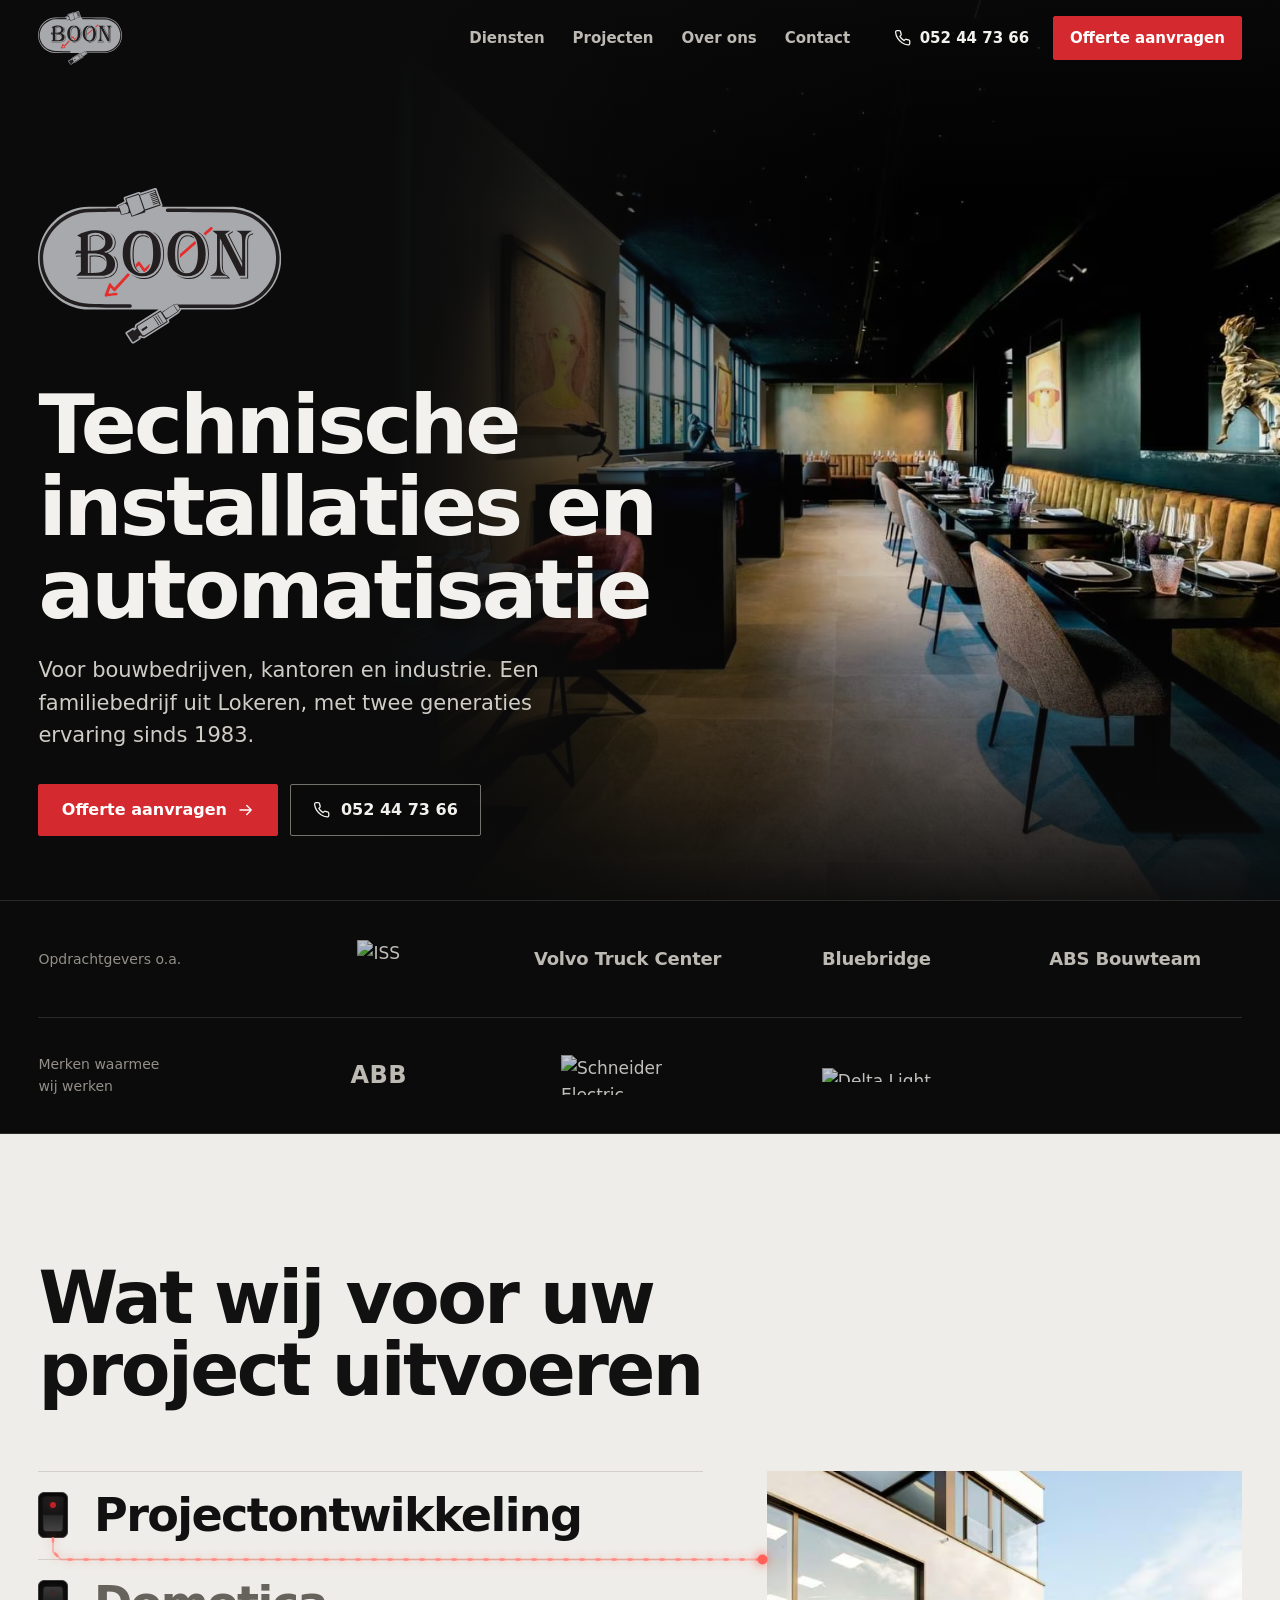
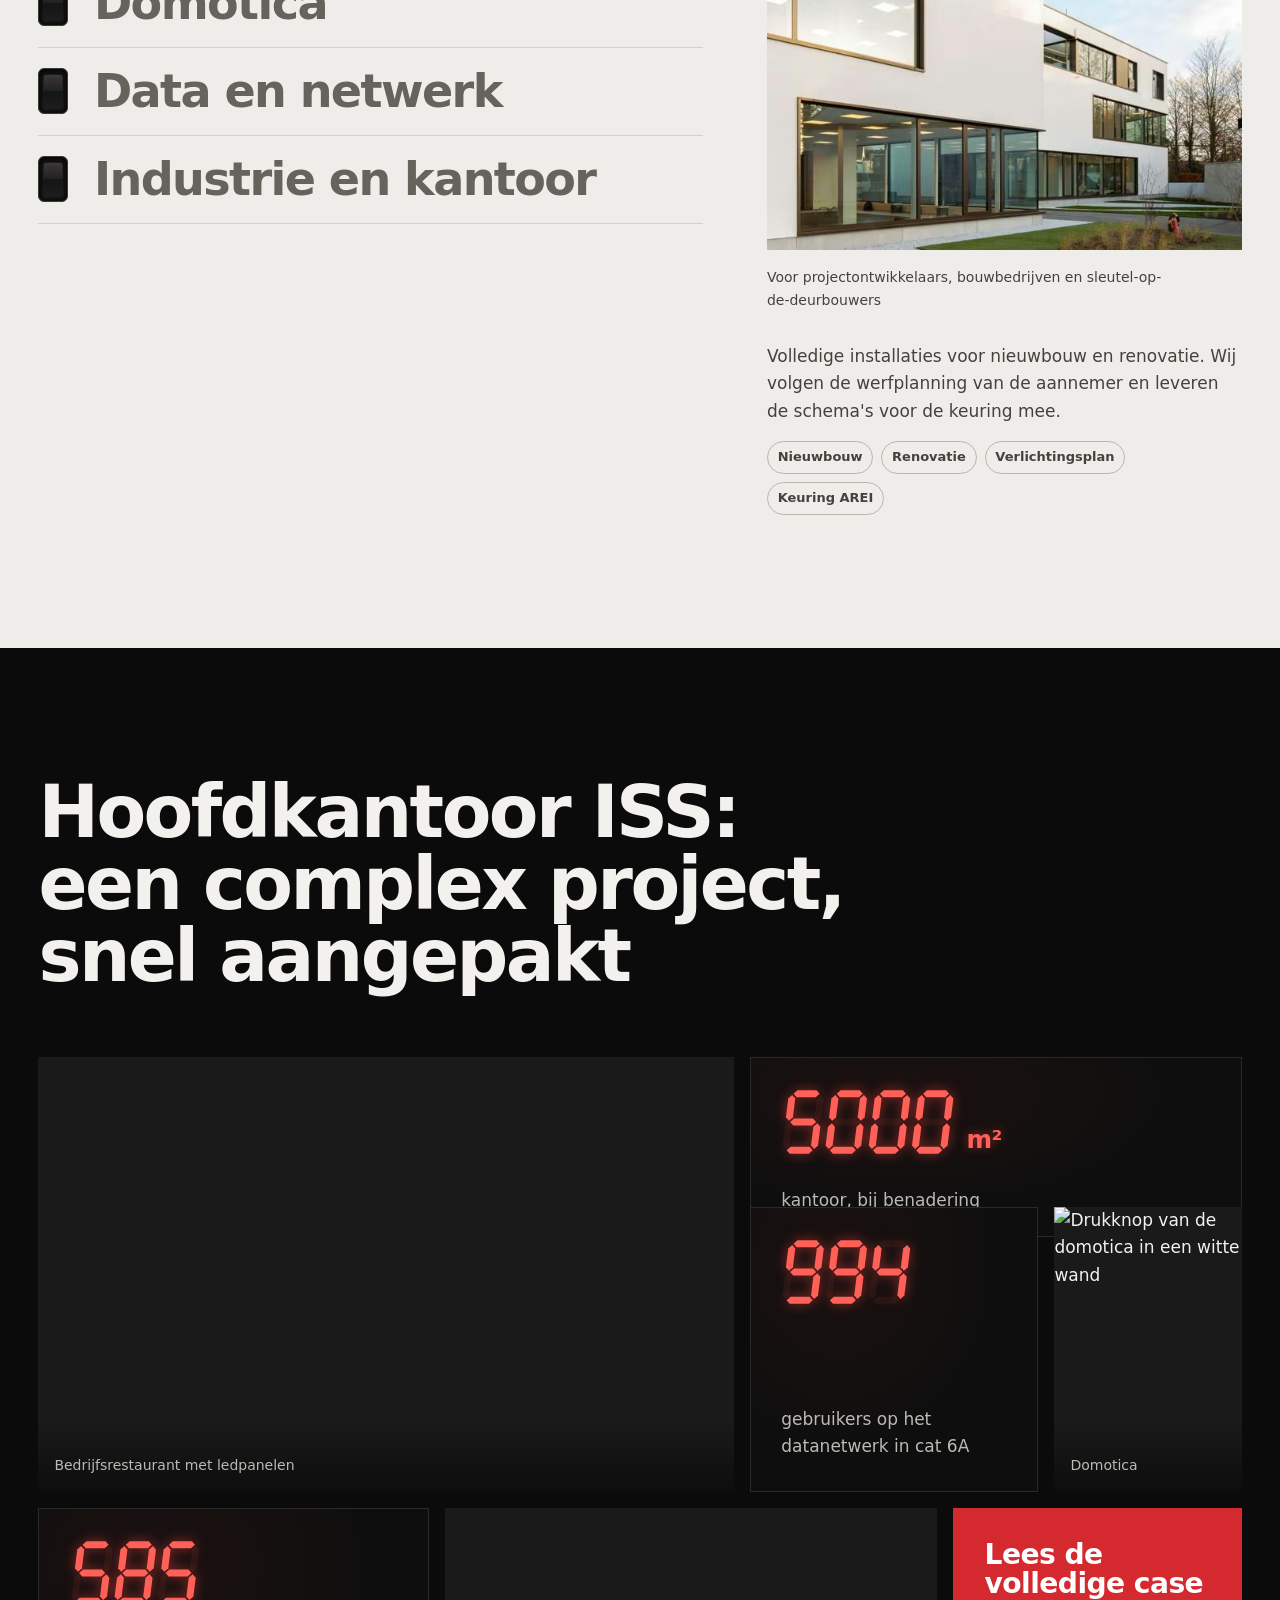
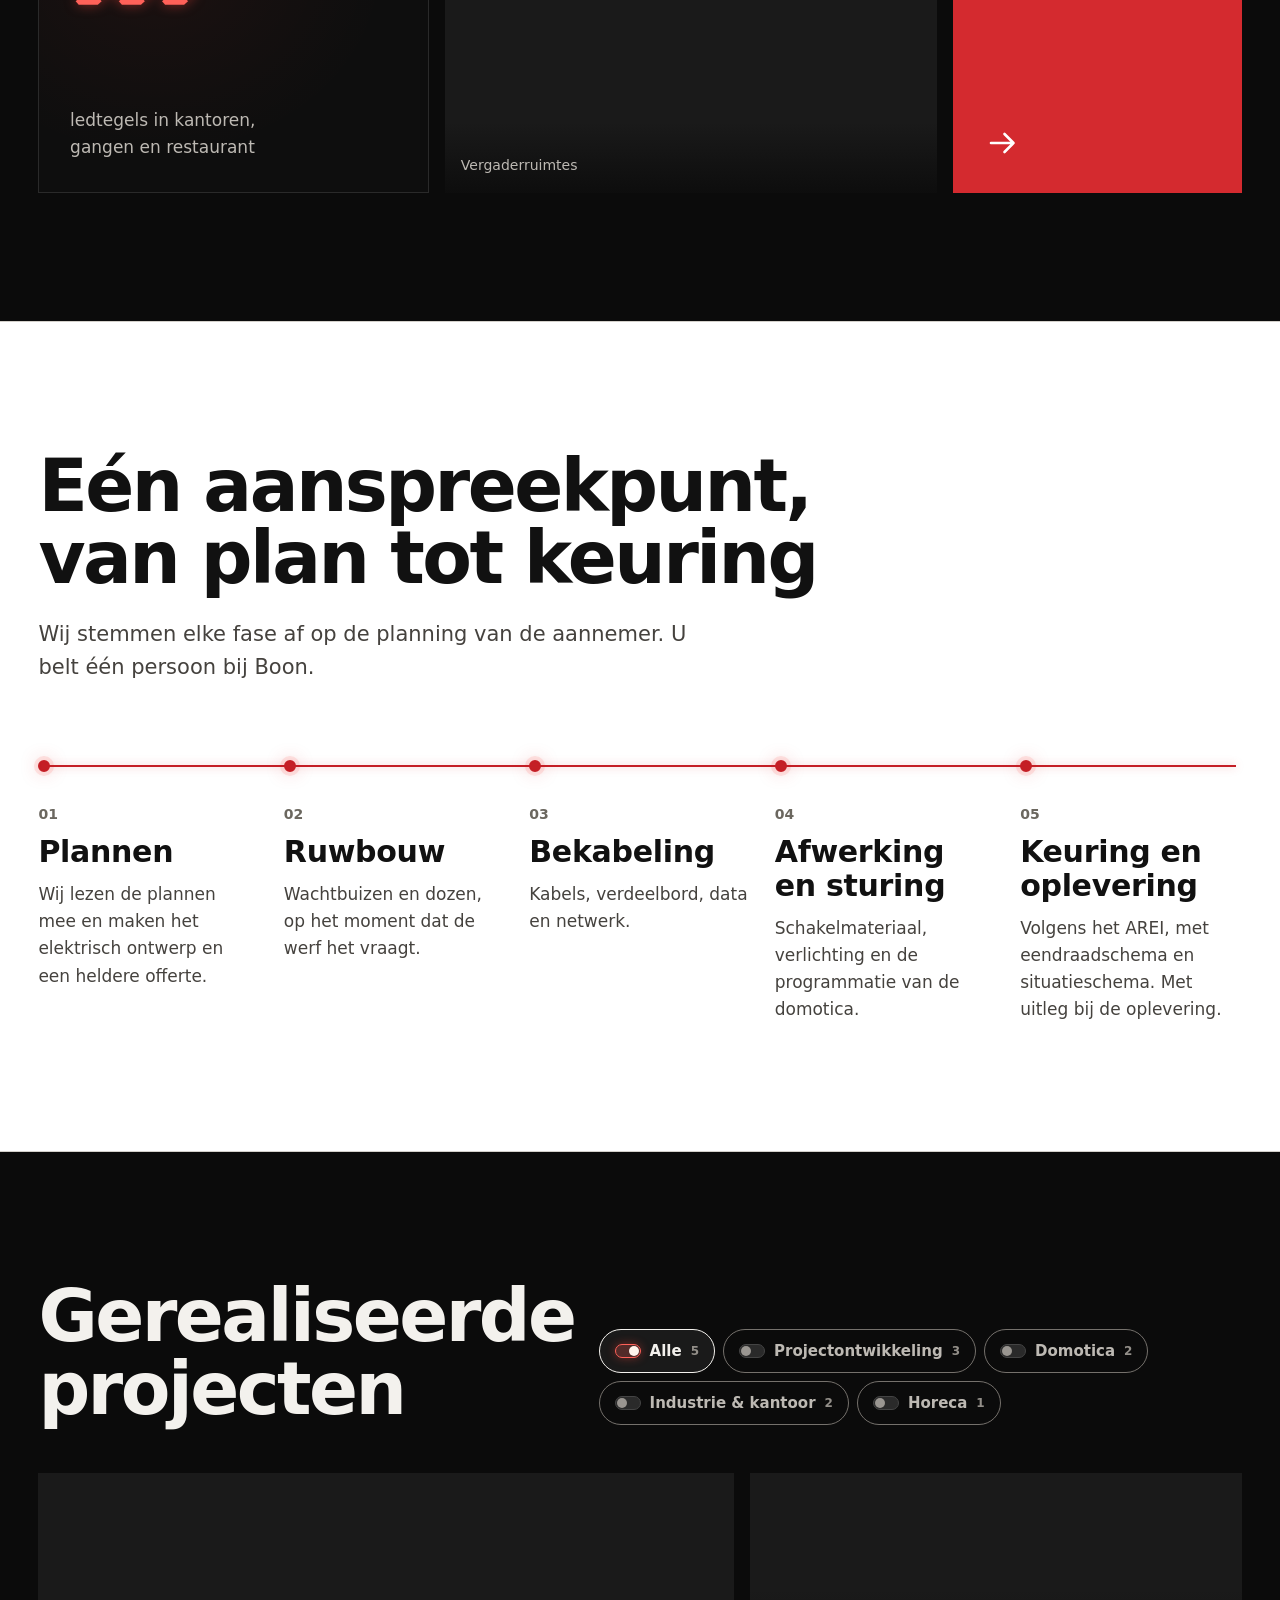
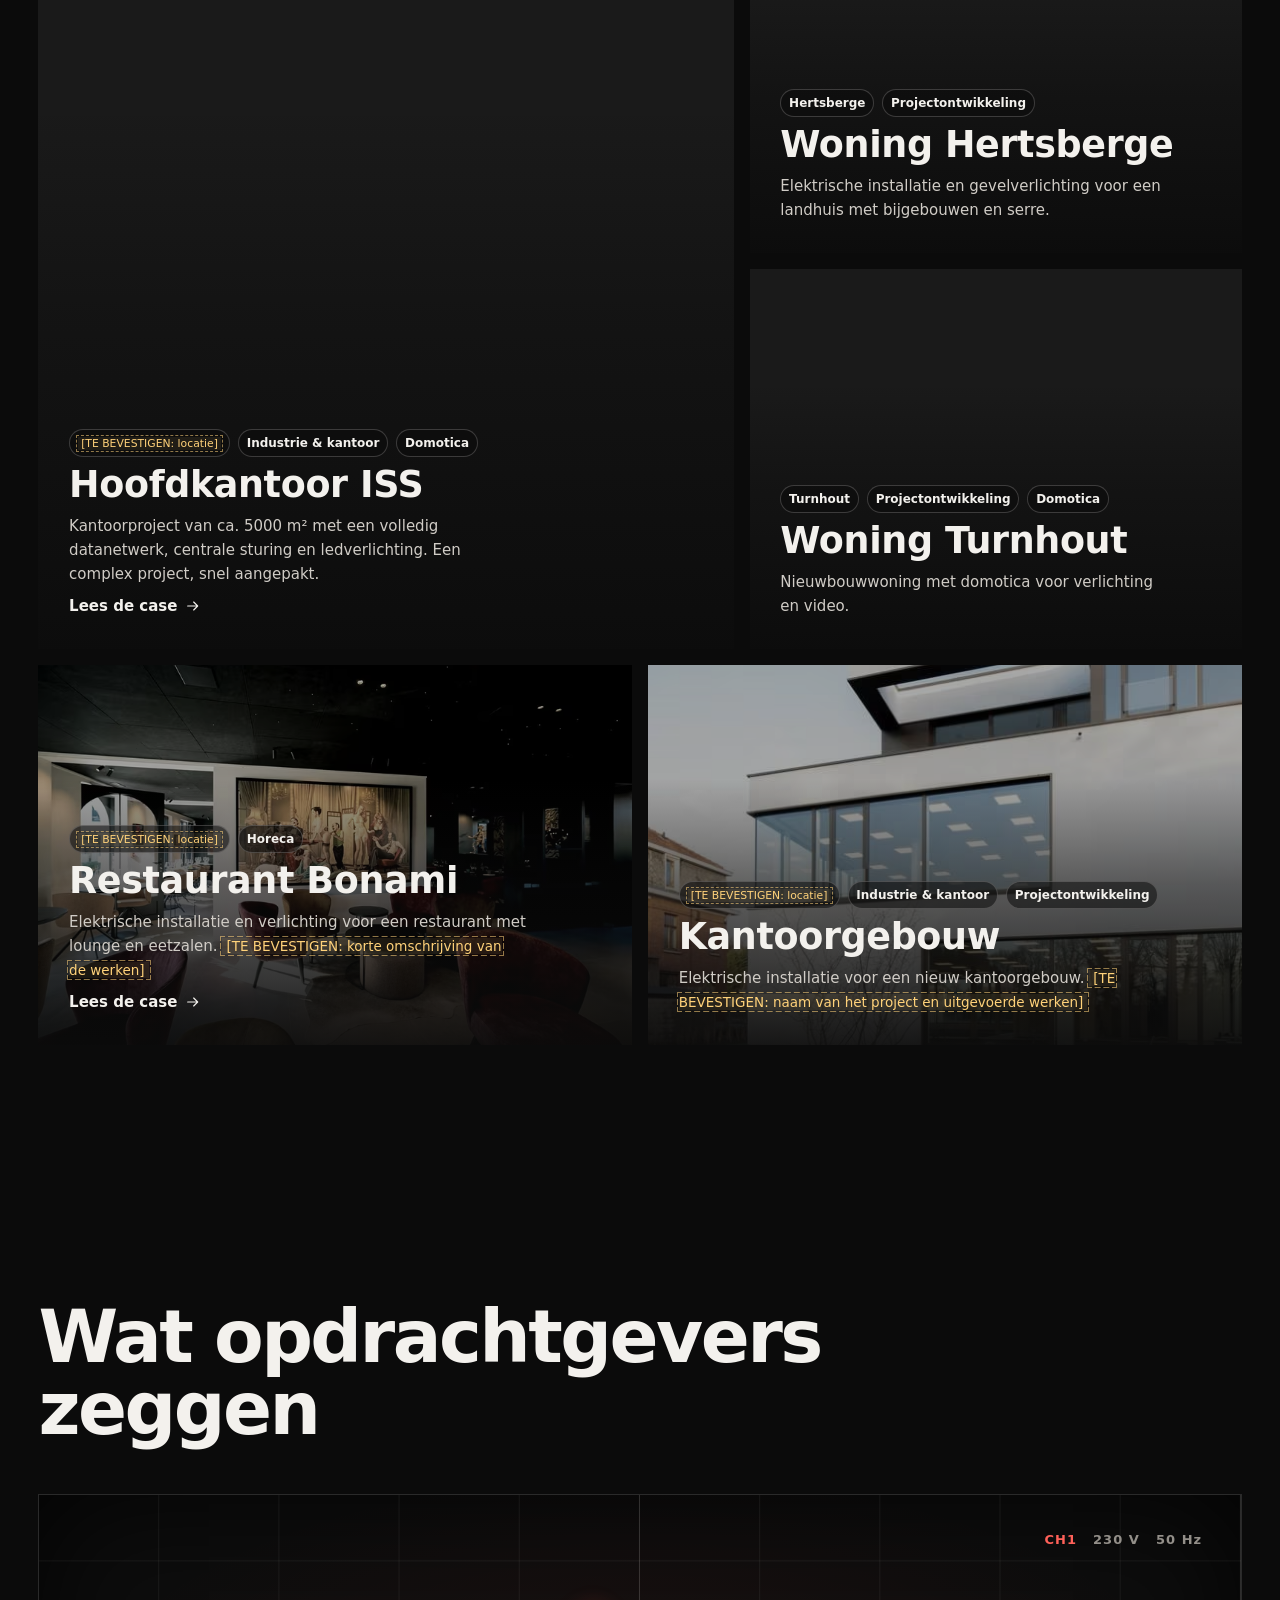
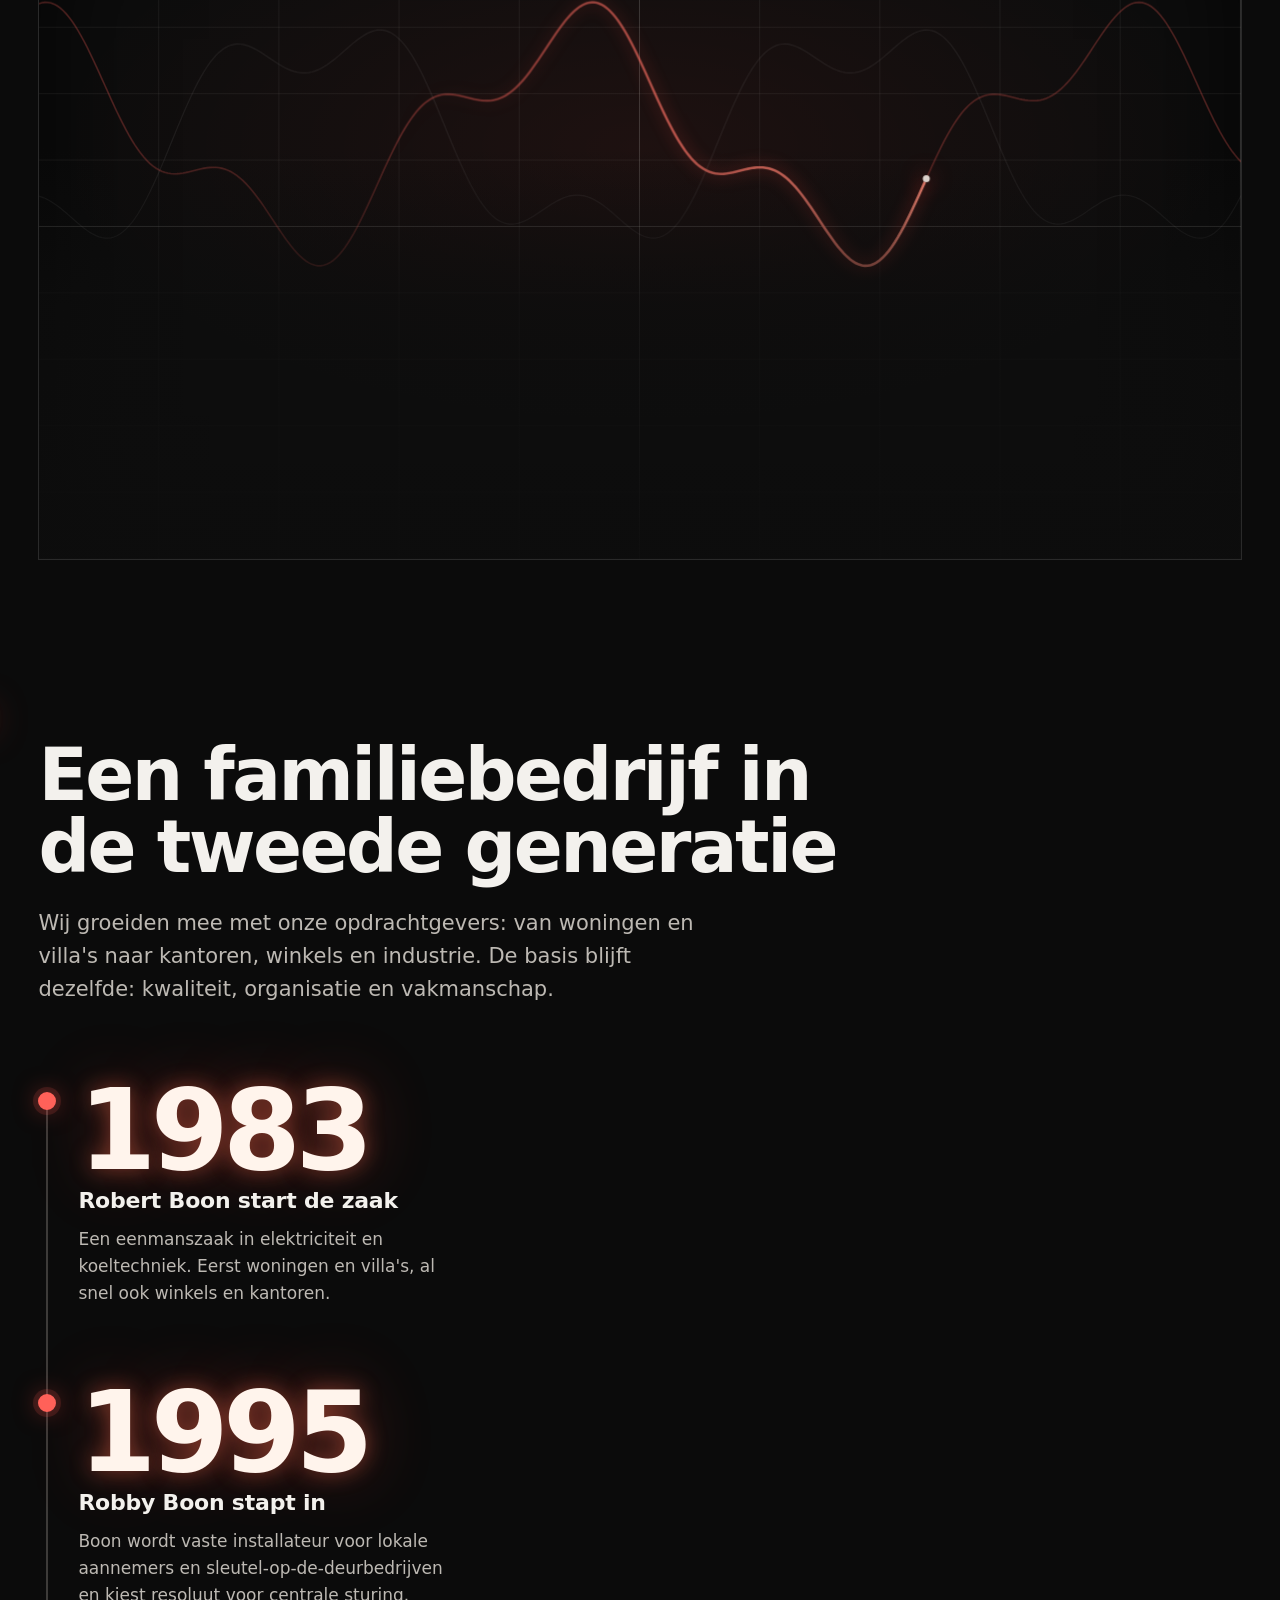
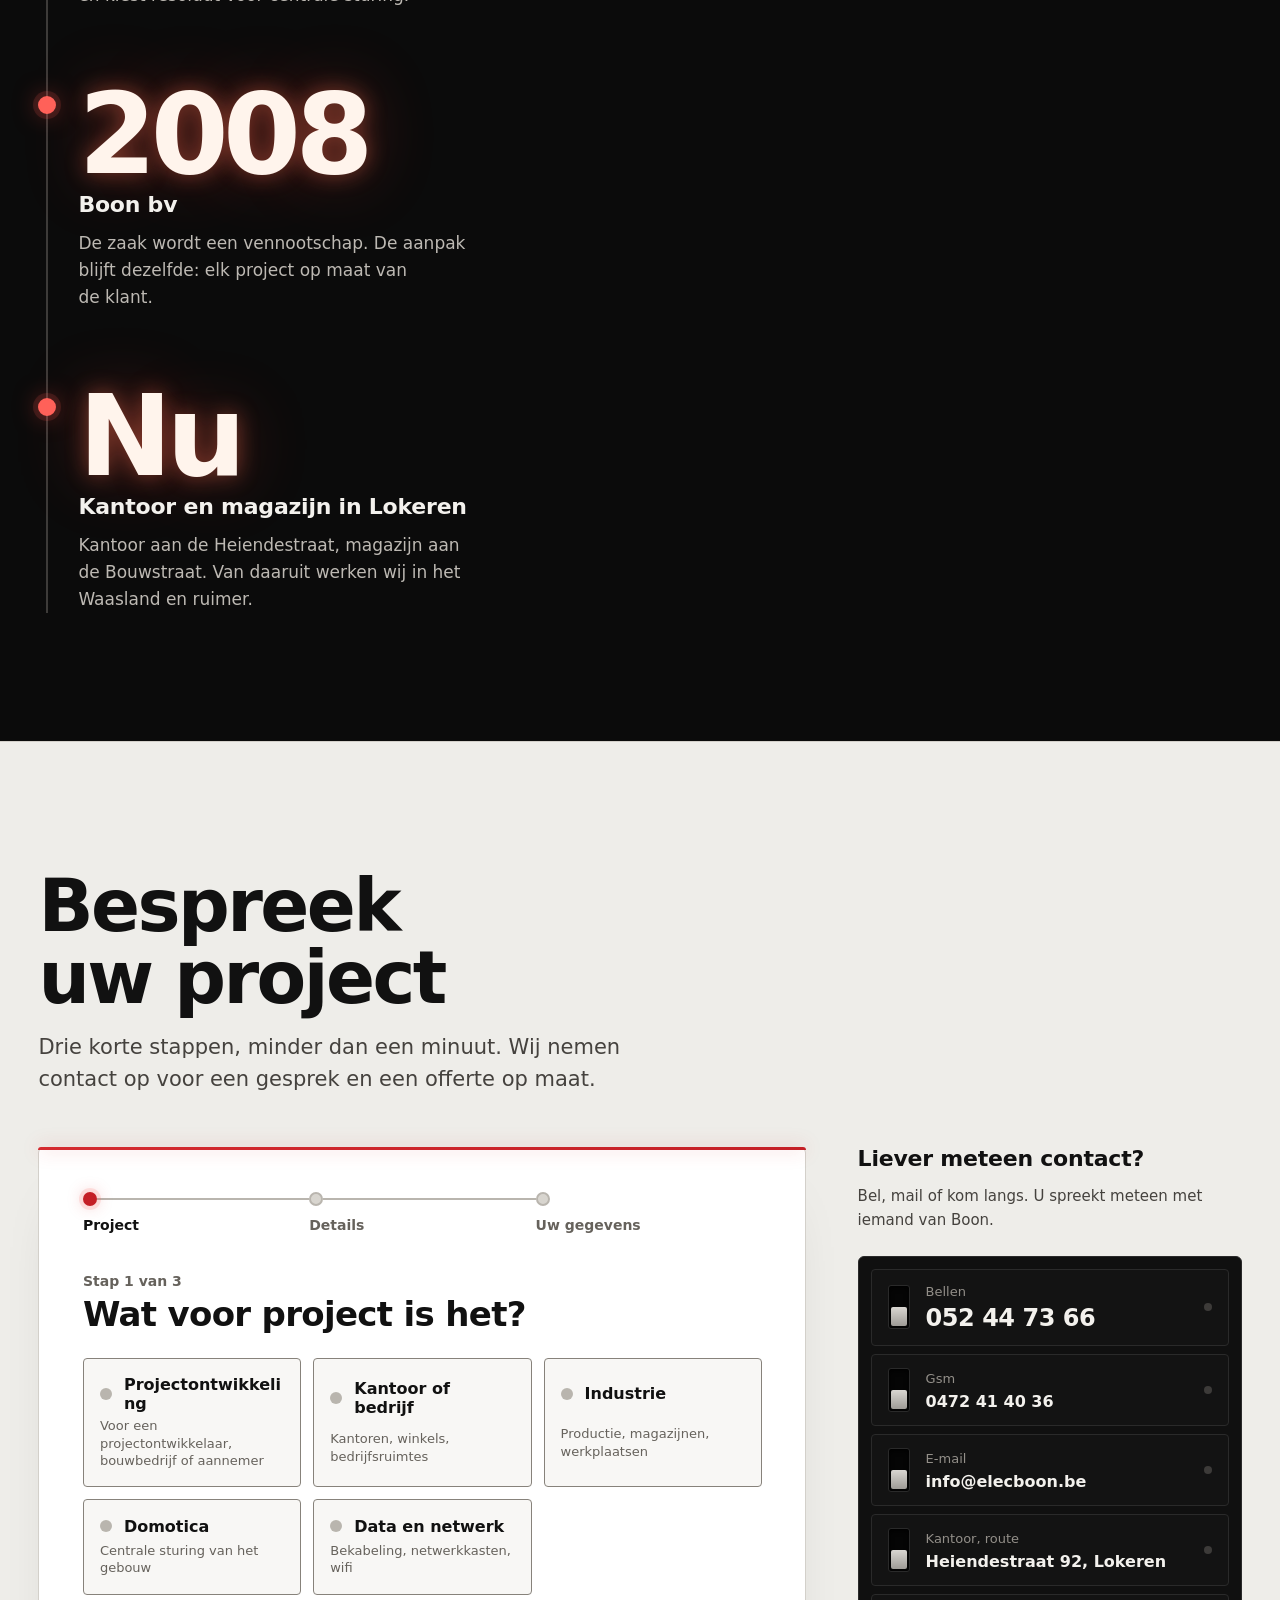
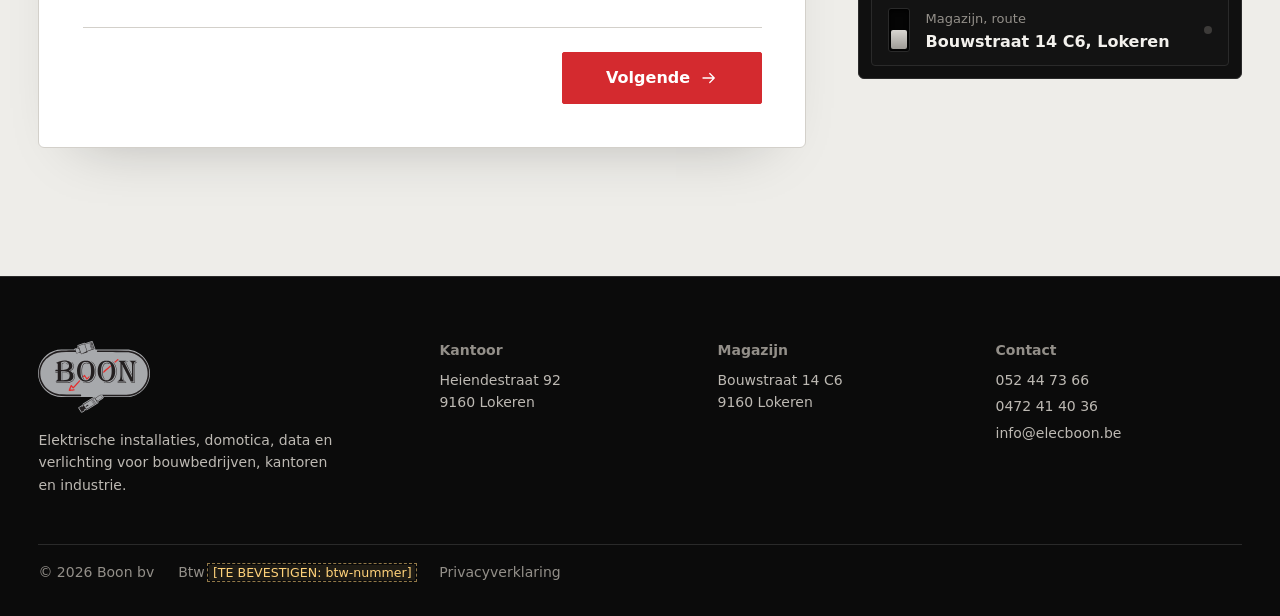
==== commit d2b1c274: "Lighter sections, new photos, Bonami case and new logo - Alternate black with light grey and white s" ====
--- a/index.html
+++ b/index.html
@@ -24,7 +24,7 @@
   <link rel="apple-touch-icon" href="img/apple-touch-icon.png">
   <link rel="preload" href="fonts/archivo-latin.woff2" as="font" type="font/woff2" crossorigin>
   <link rel="preload" href="fonts/hanken-grotesk-latin.woff2" as="font" type="font/woff2" crossorigin>
-  <link rel="preload" as="image" type="image/avif" imagesrcset="img/projecten/iss-gang-480.avif 480w, img/projecten/iss-gang-800.avif 800w, img/projecten/iss-gang-1000.avif 1000w" imagesizes="100vw">
+  <link rel="preload" as="image" type="image/avif" imagesrcset="img/projecten/bonami-zaal-480.avif 480w, img/projecten/bonami-zaal-800.avif 800w, img/projecten/bonami-zaal-1200.avif 1200w, img/projecten/bonami-zaal-1600.avif 1600w" imagesizes="100vw">
   <link rel="stylesheet" href="css/style.css">
   <!-- Lokaal geopend (file://)? Dan blokkeert de browser de fontbestanden: laad de ingebedde versie. -->
   <script>if (location.protocol === "file:") document.write('<link rel="stylesheet" href="css/fonts-file.css">');</script>
@@ -76,7 +76,7 @@
 </head>
 <body class="has-hero-logo" data-root="">
   <svg width="0" height="0" style="position:absolute" aria-hidden="true" focusable="false">
-    <symbol id="boon-logo" viewBox="0 0 325 174"><image href="img/logo-boon.png" width="325" height="174"/></symbol>
+    <symbol id="boon-logo" viewBox="0 0 57.14 36.61"><path fill="#a7a9ac" fill-rule="evenodd" d="M57,14.67c-.87-5.8-5.86-10.29-11.85-10.29h-16.07s.08-.06.11-.1c.05-.07.07-.14.07-.23,0-.05,0-.09-.02-.13l-1.31-3.66c-.03-.08-.08-.14-.14-.19-.07-.05-.14-.07-.23-.07-.04,0-.08,0-.12.02l-3.37,1.11c-.03-.06-.07-.1-.12-.14-.07-.05-.14-.07-.23-.07-.04,0-.09,0-.13.02l-3.22,1.1c-.08.03-.14.07-.19.14-.05.07-.07.14-.07.23,0,.04,0,.08.02.12l.2.6c-.3.16-.87.44-1.69.85-.07.03-.12.08-.16.14-.04.06-.06.13-.06.21,0,.02,0,.04,0,.06h-6.43C6.36,4.38,1.59,8.39.35,13.73c-.23.89-.35,1.79-.35,2.71,0,1.43.25,2.8.73,4.12,1.67,4.66,6.1,8.02,11.27,8.02h16.36l-5.37,3.37c-.09.05-.14.13-.17.23l-.13.5s-.01.07-.01.1c0,.06.01.11.04.16h0s-.03.03-.03.03c-.03-.05-.08-.08-.13-.11-.06-.03-.12-.05-.19-.05-.07,0-.14.02-.21.06l-1.43.89c-.06.04-.1.08-.14.14-.03.06-.05.12-.05.19,0,.08.02.15.06.21l1.38,2.13c.04.06.08.1.14.13.06.03.12.05.19.05.08,0,.15-.02.21-.06l1.45-.93c.06-.04.1-.08.13-.14.03-.06.05-.12.05-.19,0-.07-.02-.14-.06-.21h.01s.01.01.01.01c.06.08.15.13.25.15l.51.08s.04,0,.06,0c.08,0,.15-.02.21-.06l5.56-3.55c.06-.04.1-.08.13-.14.03-.06.05-.12.05-.19,0-.08-.02-.15-.06-.21l-.11-.18,2.36-1.58c.05-.04.1-.08.13-.13.02-.02.03-.04.05-.06l.44-.65h1.58s0,0,0,0h9.84c1.63,0,3.19-.32,4.68-.95,1.44-.61,2.71-1.47,3.83-2.58,1.11-1.11,1.97-2.38,2.58-3.82.63-1.49.95-3.05.95-4.68,0-.64-.05-1.26-.15-1.88Z"/><path fill="#a7a9ac" fill-rule="evenodd" d="M40.72,10.46c-.27.24-.65.56-1.11.97.13.19.24.4.35.61.49,1,.73,2.14.73,3.41,0,1.89-.48,3.43-1.45,4.61-1,1.2-2.31,1.81-3.94,1.81-1.05,0-2.04-.35-2.93-1.05-.06-.04-.11-.1-.14-.17-.03-.07-.05-.14-.05-.22v-.12c-.08-.06-.17-.12-.25-.19-.99-.81-1.61-1.91-1.86-3.29-.18,1.28-.64,2.36-1.36,3.24-1,1.2-2.31,1.81-3.94,1.81-1.05,0-2.03-.35-2.93-1.05-.03-.02-.05-.03-.07-.06-.42.52-1.45,1.69-3.13,3.49,0,0,.02,0,.02,0,.26.11.4.28.43.54,0,.04,0,.08,0,.12,0,.21-.07.37-.2.5-.12.12-.26.18-.43.19-.08,0-.45.05-1.1.13-.64.08-1.01.12-1.1.14-.09.02-.17.03-.26.03-.28,0-.47-.11-.6-.31-.09-.17-.14-.31-.14-.43,0-.1.02-.2.07-.31,0,0,0,0,0-.02.05-.1.36-.9.93-2.39,0-.02,0-.02.02-.04.13-.25.34-.38.62-.39h.04c.24,0,.43.1.57.31l.02.02.45.52c.35-.4,1.3-1.44,2.85-3.14.02-.02.05-.04.07-.07-1-1.06-1.49-2.5-1.49-4.31s.45-3.21,1.35-4.29c.91-1.1,2.16-1.65,3.71-1.65.86,0,1.62.18,2.28.56.1-.09.22-.14.35-.14.08,0,.15.02.23.05.89.44,1.59,1.16,2.09,2.17.29.59.49,1.23.61,1.92.18-1.16.59-2.13,1.25-2.92.92-1.1,2.16-1.65,3.71-1.65.86,0,1.62.18,2.28.56.1-.09.22-.14.35-.14.08,0,.15.02.22.05.28.14.55.31.79.51l1.54-1.36h0c.17-.16.36-.23.57-.23.18,0,.34.07.47.19.16.15.23.31.23.49v.06h3.69c.14,0,.26.05.36.15,0,0,.02,0,.02.02.06-.03.13-.04.18-.04.14,0,.26.05.36.15l.04.04c.02-.07.07-.12.12-.17.1-.1.22-.15.36-.15h3.75c.14,0,.26.05.36.15.1.1.14.21.14.36,0,.05,0,.1-.02.14.06.02.12.06.17.11.09.1.14.22.14.36,0,.09-.02.18-.07.26l-.15.25c-.08.12-.18.21-.32.23-.27.07-.45.17-.53.3-.11.2-.16.56-.16,1.11v8.51c0,.14-.05.26-.15.36-.1.1-.21.15-.36.15h-1.78c-.09,0-.18-.03-.27-.08-.08-.05-.14-.12-.18-.21l-.11-.22c-.03-.07-.05-.14-.05-.22v-.06c-.06-.04-.1-.1-.13-.17l-2.95-5.72v2.76l.09,1.14c.08.4.27.69.54.87.02.02.03.03.05.04l.07.06c.05.04.08.09.12.15,0,0,.02.02.03.03l.72.77c.09.09.13.21.13.34s-.05.26-.15.36c-.1.1-.22.15-.36.15h-4.46c-.09,0-.17-.03-.25-.07-.07-.04-.14-.1-.18-.18l-.13-.22c-.05-.08-.08-.17-.08-.26,0-.03,0-.07,0-.1-.1-.1-.15-.22-.15-.36,0-.11.03-.2.09-.29.06-.08.14-.15.24-.18.55-.2.9-.44,1.06-.75.18-.32.26-.94.26-1.84v-6.36l-.85-.72ZM23.11,17.22c.08-.09.14-.16.17-.18.11-.1.26-.15.43-.15.07,0,.13,0,.19.02.21.05.37.19.52.44.31.44.55.77.7.99l.96-.89c.07-.08.16-.11.27-.11h.04c.12-.57.17-1.23.17-2,0-1.34-.12-2.33-.37-2.98-.07,0-.13-.03-.19-.07l-.13-.08c-.46-.25-.85-.37-1.2-.37-1.1,0-1.66,1.25-1.66,3.76,0,.61.04,1.15.12,1.62M37,13.71c-.54.46-1.67,1.45-3.38,2.96-.02.02-.03.02-.05.04.12,1.3.49,2.17,1.1,2.63.06.04.11.1.15.17,0,0,0,.02,0,.03h.15c.65,0,1.16-.32,1.51-.95.41-.72.61-1.81.61-3.26,0-.61-.02-1.16-.08-1.63M33.54,14.83c.51-.45,1.48-1.3,2.91-2.57l-.06-.05c-.46-.24-.86-.37-1.2-.37-.99,0-1.54,1-1.65,2.99M47.29,11.16c-.11-.22-.41-.45-.93-.69,0,0-.02,0-.02-.02,0,.03-.02.06-.03.08-.03.08-.09.13-.16.18l-.66.44,1.98,3.89v-2.19c0-.89-.06-1.45-.18-1.7M23.64,18.59s-.16.19-.28.26c.06.2.58.86,1.13.9-.32-.46-.58-.78-.85-1.16"/><path fill="#231f20" fill-rule="evenodd" d="M33.35,28.19c.46,0,1.17.01,1.93.01h9.84c1.58,0,3.09-.31,4.53-.92,1.39-.59,2.63-1.42,3.7-2.49,1.07-1.07,1.91-2.31,2.5-3.7.61-1.44.92-2.95.92-4.53s-.31-3.09-.92-4.53c-.59-1.39-1.42-2.63-2.5-3.7-1.07-1.07-2.31-1.9-3.7-2.49-1.44-.61-2.95-.91-4.53-.91l-5.32-.05c-4.54-.05-7.4-.08-8.56-.08h-.79c-.11,0-.21.05-.29.13-.08.08-.12.18-.12.29s.04.21.12.29c.08.08.18.12.29.12h.79c1.16,0,4.01.02,8.55.07h0l5.32.05h0c1.47,0,2.87.28,4.21.85,1.29.55,2.44,1.32,3.44,2.32,1,1,1.77,2.14,2.32,3.44.57,1.34.85,2.74.85,4.21s-.28,2.87-.85,4.21c-.55,1.29-1.32,2.44-2.32,3.44-1,1-2.15,1.77-3.44,2.32-1.34.57-2.74.85-4.21.85h-9.84c-1.08,0-1.96,0-2.42-.01l-.09-.13-.07-.03-.83.16-.03.07h-.05s-2.68,1.77-2.68,1.77l-.3-.44-5.61,3.52-.13.5.13.29-.62.47-.22-.33-1.43.89,1.38,2.13,1.45-.93-.22-.32.66-.42.23.31.51.08,5.56-3.55-.32-.5,2.68-1.79.02-.08h.05s.46-.68.46-.68v-.07s-.04-.07-.04-.07ZM24.56,34.63l-1.2-1.79.15-.47,5.24-3.31,1.49,2.28-5.23,3.27-.44.02ZM31.88,29.61c-.72.49-1.62,1.13-1.87.81l-.78-1.14,2.6-1.78.95,1.5-.9.61ZM31.92,27.45l.78-.15.61.97-.44.65-.95-1.47Z"/><path fill="#a7a9ac" fill-rule="evenodd" d="M8.76,21.08c-.06-.03-.12-.06-.16-.11-.1-.1-.15-.22-.15-.36,0-.16.06-.28.18-.38l.96-.82v-2.82c-.17.02-.36.04-.56.07-.03,0-.05,0-.07,0-.12,0-.22-.04-.31-.11-.09-.07-.15-.16-.18-.27l-.07-.23s-.02-.09-.02-.14v-.07s0-.02-.02-.02c-.1-.1-.15-.22-.15-.36,0-.06.02-.14.05-.21l.36-.8c.04-.08.11-.16.19-.21.08-.06.17-.08.27-.08h.17c.13.02.25.02.33.03v-2.27l-.66-.36c-.08-.04-.15-.1-.2-.18-.04-.08-.07-.17-.07-.26,0-.08.02-.17.06-.24.04-.08.1-.13.17-.18,1.39-.92,2.94-1.38,4.67-1.38,1.29,0,2.36.3,3.19.89.1-.1.23-.15.36-.15.12,0,.23.03.32.12l.08.07c.85.66,1.27,1.49,1.27,2.52,0,1.13-.45,1.98-1.35,2.56.08.07.16.13.23.21.07-.04.16-.07.25-.07.11,0,.22.03.31.11.72.55,1.07,1.38,1.07,2.47s-.37,1.98-1.14,2.69c-.72.68-1.78,1.02-3.16,1.02h-5.6c-.08,0-.17-.02-.24-.06-.07-.04-.13-.1-.18-.17l-.14-.22c-.05-.08-.07-.17-.07-.26M12.88,16.6v2.85l.93-.03c.65-.04,1.12-.22,1.42-.51.28-.27.42-.69.42-1.25v-.1s-.02,0-.03-.02c-.07-.04-.12-.09-.17-.16-.22-.3-.47-.5-.77-.61-.35-.13-.89-.19-1.62-.19h-.17ZM12.88,11.85v2.38c.86-.02,1.5-.16,1.91-.44.33-.22.51-.58.54-1.05-.02,0-.03-.02-.05-.03l-.23-.13c-.08-.03-.13-.09-.17-.16-.32-.47-.75-.71-1.35-.71-.23,0-.45.05-.65.14"/><path fill="#231f20" fill-rule="evenodd" d="M9.14,11.15l.93.5v3.1c-.09-.02-.22-.02-.39-.02-.11,0-.27,0-.49-.03h-.13s-.36.79-.36.79c.47-.04.86-.07,1.16-.07h.21v.44c-.31,0-.72.02-1.2.08l.07.24c.43-.07.81-.1,1.13-.1v3.57l-1.13.98h5.9c.99,0,1.78-.25,2.38-.74.59-.49.89-1.15.89-1.96,0-.57-.15-1.09-.45-1.54-.31-.45-.73-.81-1.26-1.06,1.24-.47,1.86-1.31,1.86-2.51,0-.87-.36-1.58-1.08-2.13l-.09-.07v.05c.64.6.96,1.3.96,2.08,0,.62-.17,1.16-.52,1.59-.35.44-.84.73-1.45.88-.19-.06-.35-.1-.48-.13v-.09c1.29-.38,1.95-1.13,1.95-2.25,0-.84-.37-1.52-1.12-2.06-.75-.53-1.72-.79-2.89-.79-1.62,0-3.09.43-4.4,1.3M11.72,15.43h0c.39-.03.64-.03.78-.03,1.4,0,2.36.15,2.87.48.51.32.77.92.77,1.8,0,1.4-.78,2.15-2.33,2.26l-1.19.04h-.26v-3.85l.67-.02c.78,0,1.39.07,1.79.22.4.15.74.41,1.01.79h.1c-.24-.48-.57-.8-.97-.97-.41-.18-1.07-.26-1.99-.26-.17,0-.46.02-.84.04v4.05h-.41v-4.55ZM11.72,11.03h0c.58-.35,1.17-.52,1.78-.52.69,0,1.25.19,1.68.58.42.39.64.9.64,1.53,0,.72-.25,1.26-.77,1.6-.52.35-1.3.53-2.35.53h-.35v-3.17c.34-.24.73-.36,1.16-.36.76,0,1.35.31,1.76.93l.23.13c-.21-.45-.46-.76-.76-.95-.31-.19-.71-.28-1.23-.28-.45,0-.91.11-1.38.33v3.38h-.29s-.07,0-.13,0v-3.72Z"/><path fill="#231f20" fill-rule="evenodd" d="M17.89,16l-.1.07c.5.58.76,1.23.76,1.95,0,1.28-.55,2.18-1.67,2.7-.5.23-1.32.35-2.45.35h-5.2l.14.22h5.6c1.24,0,2.18-.29,2.81-.89.65-.61.98-1.39.98-2.32s-.3-1.63-.88-2.08"/><path fill="#e42e2d" fill-rule="evenodd" d="M21.11,19.98s-2.81,3.07-2.96,3.27c-.16.21-.28.07-.28.07,0,0-.57-.63-.65-.73-.07-.1-.11-.19-.31-.18-.19,0-.28.18-.28.18,0,0-.86,2.25-.94,2.42-.07.17-.05.22.05.4.1.17.34.13.43.1.09-.02,2.12-.27,2.27-.28.15,0,.29-.12.26-.36-.03-.25-.36-.27-.36-.27,0,0-1.21.16-1.55.19-.33.03-.23-.16-.23-.16,0,0,.29-.76.4-1.04.1-.28.2-.12.2-.12,0,0,.25.31.56.67.3.37.62-.11.62-.11,0,0,3.02-3.26,3.29-3.7-.23-.03-.5-.35-.5-.35"/><path fill="#231f20" fill-rule="evenodd" d="M24.47,9.92h0c-1.39,0-2.5.48-3.33,1.47-.82.98-1.24,2.3-1.24,3.96,0,1.94.6,3.41,1.81,4.4.81.67,1.76,1,2.8,1,1.33,0,2.39-.48,3.18-1.43.78-.95,1.18-2.22,1.18-3.83,0-1.69-.4-3.05-1.2-4.06-.8-1.01-1.87-1.52-3.21-1.52M24.47,10.63h0c.84,0,1.48.35,1.93,1.08.43.68.65,1.9.65,3.64,0,1.54-.22,2.71-.67,3.51-.44.8-1.1,1.2-1.94,1.2-1.83,0-2.75-1.51-2.75-4.53,0-3.27.93-4.9,2.79-4.9"/><path fill="#231f20" fill-rule="evenodd" d="M27.1,10.34v.09c.74.44,1.32,1.12,1.72,2.02.41.9.6,1.96.6,3.16,0,1.62-.44,2.94-1.33,3.99-.88,1.04-2.02,1.56-3.4,1.56-1.03,0-1.88-.25-2.57-.75v.04c.82.64,1.69.95,2.62.95,1.46,0,2.65-.54,3.55-1.63.9-1.09,1.34-2.52,1.34-4.29,0-1.2-.23-2.27-.68-3.18-.45-.92-1.08-1.57-1.86-1.95"/><path fill="#231f20" fill-rule="evenodd" d="M26.23,11.87h0c-.34-.49-.88-.74-1.61-.74-1.61,0-2.41,1.53-2.41,4.58,0,1.08.12,1.94.36,2.57.23.64.62,1.16,1.17,1.54l.08-.08c-.9-.68-1.35-2.06-1.35-4.13,0-2.85.73-4.26,2.17-4.26.44,0,.92.15,1.45.44l.14.08Z"/><path fill="#231f20" fill-rule="evenodd" d="M35,9.92h0c-1.39,0-2.5.48-3.33,1.47-.82.98-1.24,2.3-1.24,3.96,0,1.94.6,3.41,1.81,4.4.81.67,1.76,1,2.8,1,1.33,0,2.39-.48,3.18-1.43.78-.95,1.18-2.22,1.18-3.83,0-1.69-.4-3.05-1.2-4.06-.8-1.01-1.87-1.52-3.21-1.52M35,10.63h0c.84,0,1.48.35,1.93,1.08.43.68.65,1.9.65,3.64,0,1.54-.22,2.71-.67,3.51-.45.8-1.1,1.2-1.95,1.2-1.83,0-2.75-1.51-2.75-4.53,0-3.27.93-4.9,2.79-4.9"/><path fill="#231f20" fill-rule="evenodd" d="M37.63,10.34v.09c.74.44,1.32,1.12,1.72,2.02.41.9.6,1.96.6,3.16,0,1.62-.45,2.94-1.33,3.99-.88,1.04-2.02,1.56-3.4,1.56-1.03,0-1.88-.25-2.57-.75v.04c.82.64,1.69.95,2.62.95,1.46,0,2.65-.54,3.55-1.63.9-1.09,1.34-2.52,1.34-4.29,0-1.2-.23-2.27-.68-3.18-.46-.92-1.08-1.57-1.86-1.95"/><path fill="#231f20" fill-rule="evenodd" d="M36.76,11.87h0c-.34-.49-.87-.74-1.61-.74-1.61,0-2.41,1.53-2.41,4.58,0,1.08.12,1.94.36,2.57.23.64.62,1.16,1.17,1.54l.07-.08c-.9-.68-1.35-2.06-1.35-4.13,0-2.85.73-4.26,2.17-4.26.44,0,.92.15,1.45.44l.14.08Z"/><path fill="#e42e2d" fill-rule="evenodd" d="M33.36,16.38s3.62-3.17,3.77-3.29c-.02-.12-.21-.72-.21-.72,0,0-3.4,3.02-3.55,3.13-.02.22-.02.66-.02.88"/><path fill="#e42e2d" fill-rule="evenodd" d="M22.92,18.01l.23.71.41-.46s.11-.18.24.02l.94,1.33s.08.18.32.06c.24-.13,1.03-.59,1.27-1.94-.58.54-1.24,1.16-1.24,1.16,0,0-.04.06-.1-.03-.06-.09-.92-1.3-.92-1.3,0,0-.12-.23-.27-.27,0,0-.18-.04-.27.04-.08.08-.61.68-.61.68"/><path fill="#231f20" fill-rule="evenodd" d="M50.32,10.03h-3.74c.62.3,1.01.6,1.16.92.16.32.23.96.23,1.92v4.29l-3.13-6.15,1.02-.69-.15-.16-1.16.78,3.42,6.67v.99l-3.99-7.79,1.17-.79h-4.17l1.09.92v6.6c0,.99-.11,1.69-.33,2.09-.22.41-.67.74-1.34.98h3.84l.43.45h-4.13l.13.22h4.47l-.72-.77c-.73-.21-1.19-.55-1.39-1.02-.2-.47-.3-1.45-.3-2.96v-4.75l.45.87v5.29c0,1.37.37,2.18,1.13,2.44l-.06-.06c-.39-.26-.64-.67-.75-1.22l-.1-1.19v-.37s0-4.48,0-4.48l3.89,7.56h1.39v-7.8c0-.84.14-1.47.41-1.89.18-.27.58-.57,1.21-.89"/><path fill="#231f20" fill-rule="evenodd" d="M50.61,10.64h0c-.57.1-.96.3-1.16.6-.21.31-.3.85-.3,1.63v8.2h-1.66l.11.22h1.78v-8.5c0-.63.07-1.08.23-1.35.15-.27.44-.45.86-.54l.15-.25Z"/><path fill="#e42e2d" fill-rule="evenodd" d="M38.89,10.69l.43.47s1.55-1.34,1.63-1.45c.09-.11.21-.27.02-.45-.2-.18-.46-.02-.52.04-.07.06-1.55,1.39-1.55,1.39"/><path fill="#231f20" fill-rule="evenodd" d="M25.5,32.42s-.79.55-1,.67c-.22.13-.25.27-.13.42.12.17.29.07.29.07l1.11-.72-.27-.44Z"/><path fill="#231f20" fill-rule="evenodd" d="M4.6,8.88c1.03-.98,2.18-1.75,3.45-2.31,1.29-.57,2.59-.86,3.89-.88h0l2.4-.04h0c2.16-.03,3.5-.05,4.03-.05.3,0,.66,0,.86.01.11.26.24.61.29.74.45-.07,2.07-.45,2.16-.47l.31.89,3.26-1.08-.13-.35,3.74-1.29-1.31-3.66-3.73,1.23-.11-.32-3.22,1.1.3.9c-.17.13-2,1.02-2,1.02,0,0,.04.16.14.46-.15,0-.41,0-.58,0-.53,0-1.88.02-4.04.05l-2.4.04c-1.41.02-2.81.34-4.2.94-1.37.6-2.6,1.42-3.69,2.47-1.13,1.08-2.01,2.29-2.64,3.65-.67,1.45-1.01,2.95-1.01,4.5s.3,3.06.91,4.48c.58,1.37,1.41,2.58,2.48,3.64,1.06,1.05,2.28,1.87,3.67,2.47,1.42.61,2.91.94,4.48.98,3.79.11,6.88.16,9.26.16h.45c.11,0,.21-.04.29-.12.08-.08.12-.18.12-.29s-.04-.21-.12-.29c-.08-.08-.18-.12-.29-.12h-.45c-2.38,0-5.45-.05-9.24-.16-1.46-.04-2.85-.35-4.18-.92-1.29-.55-2.43-1.32-3.42-2.3-.99-.98-1.76-2.11-2.3-3.38-.56-1.32-.84-2.7-.84-4.16s.31-2.82.93-4.16c.59-1.26,1.41-2.4,2.46-3.4ZM27.42.67l.1.27-1.32.45.06.19,1.33-.45.07.19-1.31.45.06.19,1.32-.45.07.2-1.31.44.06.19,1.32-.45.08.23-1.33.45.06.19,1.33-.45.08.21-1.34.45.06.19,1.35-.46.08.23-1.33.45.06.19,1.33-.45.07.2-1.34.45.06.19,1.34-.45.14.37-3.46,1.16-1.15-3.26,3.44-1.11ZM20.77,2.55l2.87-.99,1.24,3.59c-.15.36-1.69.92-2.24,1.18l-.54.18-1.33-3.96ZM18.93,4.36c.19-.07.87-.42,1.41-.7.44.05.73.68.78.83.06.17.13.39.16.59,0,0,.12.54-.12.66-.17.12-1.14.37-1.57.48.09-.32-.44-1.74-.66-1.87Z"/><path fill="#231f20" fill-rule="evenodd" d="M27.09,30.37s0,.02,0,.02l1.25,1.91s0,0,.02,0c0,0,.02,0,.03,0,.02,0,.03-.01.05-.02.01-.01.02-.02.03-.04,0,0,0-.02,0-.02l-1.25-1.91s0,0-.02,0c0,0-.02,0-.02,0-.02,0-.03.01-.05.02-.01.01-.02.02-.03.04"/><path fill="#231f20" fill-rule="evenodd" d="M27.56,30.06s0,.02,0,.02l1.25,1.91s0,0,.02,0c0,0,.02,0,.03,0,.02,0,.03-.01.05-.02.01-.01.02-.02.03-.04,0,0,0-.02,0-.02l-1.25-1.91s0,0-.02,0c0,0-.02,0-.02,0-.02,0-.03.01-.05.02-.01.01-.02.02-.03.04"/><path fill="#231f20" fill-rule="evenodd" d="M28.03,29.79s0,.02,0,.02l1.26,1.91s0,0,.02,0c0,0,.02,0,.02,0,.02,0,.03-.01.05-.02.01-.01.02-.02.03-.04,0,0,0-.02,0-.02l-1.25-1.91s0,0-.02,0c0,0-.02,0-.03,0-.02,0-.03.01-.05.02-.01.01-.02.02-.03.04"/></symbol>
     <symbol id="i-phone" viewBox="0 0 24 24" fill="none" stroke="currentColor" stroke-width="1.75" stroke-linecap="round" stroke-linejoin="round"><path d="M21 16.4v2.9a1.9 1.9 0 0 1-2.1 1.9 18.9 18.9 0 0 1-8.2-2.9 18.6 18.6 0 0 1-5.7-5.7A18.9 18.9 0 0 1 2.1 4.3 1.9 1.9 0 0 1 4 2.2h2.9a1.9 1.9 0 0 1 1.9 1.6c.1.9.3 1.8.7 2.7a1.9 1.9 0 0 1-.4 2L7.8 9.8a15.2 15.2 0 0 0 5.7 5.7l1.3-1.3a1.9 1.9 0 0 1 2-.4c.9.3 1.8.6 2.7.7a1.9 1.9 0 0 1 1.5 1.9z"/></symbol>
     <symbol id="i-arrow" viewBox="0 0 24 24" fill="none" stroke="currentColor" stroke-width="1.75" stroke-linecap="round" stroke-linejoin="round"><path d="M4 12h15M13 6l6 6-6 6"/></symbol>
     <symbol id="i-menu" viewBox="0 0 24 24" fill="none" stroke="currentColor" stroke-width="1.75" stroke-linecap="round"><path d="M3 7h18M3 12h18M3 17h18"/></symbol>
@@ -134,11 +134,11 @@
   <main id="main">
     <!-- 1. Hero -->
     <section class="hero" id="top" aria-labelledby="hero-title">
-      <div class="hero-media" data-hero-media>
+      <div class="hero-media" data-hero-media data-lights='{"size":[1600,1066],"vp":[830,480],"spots":[[830,470,160,30],[1455,42,55,26],[548,228,20,9],[562,245,20,9],[1075,325,20,9],[1095,318,20,9],[470,330,70,25],[1050,460,40,20],[1300,440,40,20],[675,105,10,4],[780,158,10,4],[840,133,10,4],[928,160,10,4],[1045,57,10,4],[942,40,10,4],[955,238,10,4],[770,208,10,4],[710,265,10,4],[890,283,10,4],[745,322,10,4],[975,103,10,4],[660,155,10,4]]}'>
       <picture>
-        <source type="image/avif" srcset="img/projecten/iss-gang-480.avif 480w, img/projecten/iss-gang-800.avif 800w, img/projecten/iss-gang-1000.avif 1000w" sizes="100vw">
-        <source type="image/webp" srcset="img/projecten/iss-gang-480.webp 480w, img/projecten/iss-gang-800.webp 800w, img/projecten/iss-gang-1000.webp 1000w" sizes="100vw">
-        <img src="img/projecten/iss-gang-1000.jpg" srcset="img/projecten/iss-gang-480.jpg 480w, img/projecten/iss-gang-800.jpg 800w, img/projecten/iss-gang-1000.jpg 1000w" sizes="100vw" width="1000" height="750" alt="Kantoorgang in het hoofdkantoor van ISS met rijen ledpanelen in het plafond" loading="eager" fetchpriority="high" decoding="async">
+        <source type="image/avif" srcset="img/projecten/bonami-zaal-480.avif 480w, img/projecten/bonami-zaal-800.avif 800w, img/projecten/bonami-zaal-1200.avif 1200w, img/projecten/bonami-zaal-1600.avif 1600w" sizes="100vw">
+        <source type="image/webp" srcset="img/projecten/bonami-zaal-480.webp 480w, img/projecten/bonami-zaal-800.webp 800w, img/projecten/bonami-zaal-1200.webp 1200w, img/projecten/bonami-zaal-1600.webp 1600w" sizes="100vw">
+        <img src="img/projecten/bonami-zaal-1600.jpg" srcset="img/projecten/bonami-zaal-480.jpg 480w, img/projecten/bonami-zaal-800.jpg 800w, img/projecten/bonami-zaal-1200.jpg 1200w, img/projecten/bonami-zaal-1600.jpg 1600w" sizes="100vw" width="1600" height="1066" alt="Eetzaal van restaurant Bonami met spots in een donker plafond, gedekte tafels en een lange zitbank" loading="eager" fetchpriority="high" decoding="async">
       </picture>
       </div>
       <div class="wrap hero-inner">
@@ -188,7 +188,7 @@
     </section>
 
     <!-- 3. Diensten: schakelbord -->
-    <section class="section" id="diensten" aria-labelledby="diensten-title">
+    <section class="section theme-light" id="diensten" aria-labelledby="diensten-title">
       <div class="wrap">
         <div class="services-head">
           <h2 class="section-title" id="diensten-title" data-reveal>Wat wij voor uw project uitvoeren</h2>
@@ -197,23 +197,23 @@
         <div class="switchboard" data-switchboard>
           <svg class="switch-cable" aria-hidden="true" focusable="false"><path class="cable-base" d=""/><path class="cable-flow" d=""/><circle class="cable-plug" r="5" cx="-20" cy="-20"/></svg>
           <ul class="switch-list" role="tablist" aria-label="Diensten" data-reveal>
-            <li><button class="switch-btn" type="button" role="tab" id="tab-woningen" aria-controls="dienst-woningen" aria-selected="true"><span class="rocker" aria-hidden="true"><span class="rocker-led"></span></span>Woningen</button></li>
+            <li><button class="switch-btn" type="button" role="tab" id="tab-projectontwikkeling" aria-controls="dienst-projectontwikkeling" aria-selected="true"><span class="rocker" aria-hidden="true"><span class="rocker-led"></span></span>Projectontwikkeling</button></li>
             <li><button class="switch-btn" type="button" role="tab" id="tab-domotica" aria-controls="dienst-domotica" aria-selected="false" tabindex="-1"><span class="rocker" aria-hidden="true"><span class="rocker-led"></span></span>Domotica</button></li>
             <li><button class="switch-btn" type="button" role="tab" id="tab-data" aria-controls="dienst-data" aria-selected="false" tabindex="-1"><span class="rocker" aria-hidden="true"><span class="rocker-led"></span></span>Data en netwerk</button></li>
             <li><button class="switch-btn" type="button" role="tab" id="tab-industrie" aria-controls="dienst-industrie" aria-selected="false" tabindex="-1"><span class="rocker" aria-hidden="true"><span class="rocker-led"></span></span>Industrie en kantoor</button></li>
           </ul>
 
           <div class="switch-panels" data-reveal>
-            <article class="switch-panel is-active" id="dienst-woningen" role="tabpanel" aria-labelledby="tab-woningen">
+            <article class="switch-panel is-active" id="dienst-projectontwikkeling" role="tabpanel" aria-labelledby="tab-projectontwikkeling">
               <div class="panel-media fill">
               <picture>
-                <source type="image/avif" srcset="img/projecten/woning-landhuis-480.avif 480w, img/projecten/woning-landhuis-800.avif 800w, img/projecten/woning-landhuis-866.avif 866w" sizes="(min-width: 1024px) 38vw, 84vw">
-                <source type="image/webp" srcset="img/projecten/woning-landhuis-480.webp 480w, img/projecten/woning-landhuis-800.webp 800w, img/projecten/woning-landhuis-866.webp 866w" sizes="(min-width: 1024px) 38vw, 84vw">
-                <img src="img/projecten/woning-landhuis-866.jpg" srcset="img/projecten/woning-landhuis-480.jpg 480w, img/projecten/woning-landhuis-800.jpg 800w, img/projecten/woning-landhuis-866.jpg 866w" sizes="(min-width: 1024px) 38vw, 84vw" width="866" height="649" alt="Landhuis met poortgebouw en kasseioprit" loading="lazy" decoding="async">
+                <source type="image/avif" srcset="img/projecten/kantoorgebouw-gevel-480.avif 480w, img/projecten/kantoorgebouw-gevel-600.avif 600w" sizes="(min-width: 1024px) 38vw, 84vw">
+                <source type="image/webp" srcset="img/projecten/kantoorgebouw-gevel-480.webp 480w, img/projecten/kantoorgebouw-gevel-600.webp 600w" sizes="(min-width: 1024px) 38vw, 84vw">
+                <img src="img/projecten/kantoorgebouw-gevel-600.jpg" srcset="img/projecten/kantoorgebouw-gevel-480.jpg 480w, img/projecten/kantoorgebouw-gevel-600.jpg 600w" sizes="(min-width: 1024px) 38vw, 84vw" width="600" height="900" alt="Nieuw kantoorgebouw met witte gevel en grote ramen" loading="lazy" decoding="async">
               </picture>
               </div>
-              <h3>Woningen</h3>
-              <p class="panel-for">Voor bouwbedrijven en sleutel-op-de-deurbouwers</p>
+              <h3>Projectontwikkeling</h3>
+              <p class="panel-for">Voor projectontwikkelaars, bouwbedrijven en sleutel-op-de-deurbouwers</p>
               <p>Volledige installaties voor nieuwbouw en renovatie. Wij volgen de werfplanning van de aannemer en leveren de schema's voor de keuring mee.</p>
               <ul class="chips"><li>Nieuwbouw</li><li>Renovatie</li><li>Verlichtingsplan</li><li>Keuring AREI</li></ul>
             </article>
@@ -246,9 +246,9 @@
             <article class="switch-panel" id="dienst-industrie" role="tabpanel" aria-labelledby="tab-industrie">
               <div class="panel-media fill">
               <picture>
-                <source type="image/avif" srcset="img/projecten/iss-lounge-480.avif 480w, img/projecten/iss-lounge-800.avif 800w, img/projecten/iss-lounge-1000.avif 1000w" sizes="(min-width: 1024px) 38vw, 84vw">
-                <source type="image/webp" srcset="img/projecten/iss-lounge-480.webp 480w, img/projecten/iss-lounge-800.webp 800w, img/projecten/iss-lounge-1000.webp 1000w" sizes="(min-width: 1024px) 38vw, 84vw">
-                <img src="img/projecten/iss-lounge-1000.jpg" srcset="img/projecten/iss-lounge-480.jpg 480w, img/projecten/iss-lounge-800.jpg 800w, img/projecten/iss-lounge-1000.jpg 1000w" sizes="(min-width: 1024px) 38vw, 84vw" width="1000" height="750" alt="Bedrijfsrestaurant van ISS met ledpanelen en houten hanglampen" loading="lazy" decoding="async">
+                <source type="image/avif" srcset="img/projecten/verdeelbord-480.avif 480w, img/projecten/verdeelbord-800.avif 800w, img/projecten/verdeelbord-1200.avif 1200w" sizes="(min-width: 1024px) 38vw, 84vw">
+                <source type="image/webp" srcset="img/projecten/verdeelbord-480.webp 480w, img/projecten/verdeelbord-800.webp 800w, img/projecten/verdeelbord-1200.webp 1200w" sizes="(min-width: 1024px) 38vw, 84vw">
+                <img src="img/projecten/verdeelbord-1200.jpg" srcset="img/projecten/verdeelbord-480.jpg 480w, img/projecten/verdeelbord-800.jpg 800w, img/projecten/verdeelbord-1200.jpg 1200w" sizes="(min-width: 1024px) 38vw, 84vw" width="1200" height="1600" alt="Verdeelbord met rijen automaten en aansluitklemmen" loading="lazy" decoding="async">
               </picture>
               </div>
               <h3>Industrie en kantoor</h3>
@@ -312,7 +312,7 @@
     </section>
 
     <!-- 5. Aanpak -->
-    <section class="section process-section" id="aanpak" aria-labelledby="aanpak-title">
+    <section class="section process-section theme-white" id="aanpak" aria-labelledby="aanpak-title">
       <div class="wrap">
         <h2 class="section-title" id="aanpak-title" data-reveal>Eén aanspreekpunt, van plan tot keuring</h2>
         <p class="lead" data-reveal>Wij stemmen elke fase af op de planning van de aannemer. U belt één persoon bij Boon.</p>
@@ -373,6 +373,8 @@
             <li><h3><a href="projecten/iss.html">Hoofdkantoor ISS</a></h3><p>Kantoorproject van ca. 5000 m² met datanetwerk, centrale sturing en ledverlichting.</p></li>
             <li><h3>Woning Hertsberge</h3><p>Elektrische installatie en gevelverlichting.</p></li>
             <li><h3>Woning Turnhout</h3><p>Nieuwbouwwoning met domotica.</p></li>
+            <li><h3>Restaurant Bonami</h3><p>Elektrische installatie en verlichting voor een restaurant.</p></li>
+            <li><h3>Kantoorgebouw</h3><p>Elektrische installatie voor een nieuw kantoorgebouw.</p></li>
           </ul>
         </noscript>
         <p class="projects-empty" id="project-empty" hidden>Nog geen projecten in deze categorie. Kies een andere categorie of vraag ons naar referenties.</p>
@@ -443,7 +445,7 @@
     </section>
 
     <!-- 9. Contact -->
-    <section class="section contact" id="contact" aria-labelledby="contact-title">
+    <section class="section contact theme-light" id="contact" aria-labelledby="contact-title">
       <div class="wrap">
         <div class="contact-head">
           <h2 class="section-title" id="contact-title">Bespreek uw project</h2>
@@ -464,10 +466,10 @@
               <legend class="step-title" tabindex="-1"><span class="step-count">Stap 1 van 3</span>Wat voor project is het?</legend>
               <div class="choice-grid">
               <label class="choice">
-                <input type="radio" name="type" value="Woningbouw voor een bouwbedrijf" required aria-describedby="f-type-err">
-                <span class="dot" aria-hidden="true"></span>
-                <span class="choice-title">Woningbouw</span>
-                <span class="choice-sub">Voor een bouwbedrijf of aannemer</span>
+                <input type="radio" name="type" value="Projectontwikkeling" required aria-describedby="f-type-err">
+                <span class="dot" aria-hidden="true"></span>
+                <span class="choice-title">Projectontwikkeling</span>
+                <span class="choice-sub">Voor een projectontwikkelaar, bouwbedrijf of aannemer</span>
               </label>
               <label class="choice">
                 <input type="radio" name="type" value="Kantoor of bedrijfsgebouw" required aria-describedby="f-type-err">
--- a/css/style.css
+++ b/css/style.css
@@ -201,7 +201,7 @@
 
 .header-inner { display: flex; align-items: center; gap: var(--s-4); height: var(--header-h); }
 .brand { display: inline-flex; color: var(--text); text-decoration: none; flex: none; }
-.brand svg { width: 88px; height: auto; aspect-ratio: 325 / 174; }
+.brand svg { width: 76px; height: auto; aspect-ratio: 57.14 / 36.61; }
 .has-hero-logo .site-header .brand { opacity: 0; transform: translateY(-6px); pointer-events: none; transition: opacity 220ms ease, transform 220ms var(--ease-out); }
 .has-hero-logo .site-header.show-brand .brand,
 body.menu-open .site-header .brand { opacity: 1; transform: none; pointer-events: auto; }
@@ -267,7 +267,7 @@
   .header-cta { display: inline-flex; }
   .mobile-only, .mobile-menu { display: none !important; }
   .header-actions { margin-left: var(--s-4); gap: var(--s-5); }
-  .brand svg { width: 100px; }
+  .brand svg { width: 84px; }
 }
 
 /* ---------- 1. Hero: volle foto, lichten gaan aan ---------- */
@@ -279,7 +279,7 @@
 }
 .hero-media { position: absolute; inset: 0; z-index: -2; }
 .hero-dim { position: absolute; inset: 0; background: #0b0b0b; pointer-events: none; }
-.hero-media img { width: 100%; height: 100%; object-fit: cover; object-position: 60% 40%; }
+.hero-media img { width: 100%; height: 100%; object-fit: cover; object-position: 50% 40%; }
 .hero::before {
   /* scrim: links zwart voor de tekst, rechts het licht laten spreken */
   content: ""; position: absolute; inset: 0; z-index: -1;
@@ -293,12 +293,19 @@
     background:
       linear-gradient(0deg, rgba(11,11,11,0.98) 0%, rgba(11,11,11,0.86) 48%, rgba(11,11,11,0.3) 78%, rgba(11,11,11,0.55) 100%);
   }
-  .hero-media img { object-position: 62% 30%; }
-}
-
+  .hero-media img { object-position: 54% 40%; }
+}
+
+/* Desktop: de foto rechts, zodat de verlichte zaal naast de titel staat; links vloeit hij in het zwart */
+@media (min-width: 900px) {
+  .hero .hero-media {
+    left: 30%;
+    -webkit-mask-image: linear-gradient(90deg, transparent 0, #000 28%); mask-image: linear-gradient(90deg, transparent 0, #000 28%);
+  }
+}
 .hero-inner { width: 100%; display: grid; gap: var(--s-6); }
 .hero-logo { color: var(--text); }
-.hero-logo svg { width: clamp(150px, 19vw, 260px); height: auto; aspect-ratio: 325 / 174; }
+.hero-logo svg { width: clamp(150px, 19vw, 260px); height: auto; aspect-ratio: 57.14 / 36.61; }
 .hero h1 { max-width: 13ch; margin-top: clamp(1.5rem, 3vw, 2.5rem); }
 .hero .lead { margin-top: var(--s-5); max-width: 44ch; color: #d0ccc6; }
 .hero-actions { display: flex; flex-wrap: wrap; gap: var(--s-3); margin-top: var(--s-6); }
@@ -596,7 +603,7 @@
 .site-footer a { text-decoration: none; }
 .site-footer a:hover { text-decoration: underline; }
 .footer-col ul { list-style: none; display: grid; gap: var(--s-1); }
-.footer-brand svg { width: 112px; height: auto; aspect-ratio: 325 / 174; color: var(--text); margin-bottom: var(--s-4); }
+.footer-brand svg { width: 112px; height: auto; aspect-ratio: 57.14 / 36.61; color: var(--text); margin-bottom: var(--s-4); }
 .footer-brand p { max-width: 34ch; }
 .footer-legal { margin-top: var(--s-7); padding-top: var(--s-4); border-top: 1px solid var(--line); display: flex; flex-wrap: wrap; gap: var(--s-2) var(--s-5); color: var(--text-3); }
 @media (min-width: 768px) { .footer-grid { grid-template-columns: 1.5fr 1fr 1fr 1fr; } }
@@ -865,7 +872,7 @@
 
 /* Keuzetegels voor het soort project */
 .choice-grid { display: grid; grid-template-columns: repeat(2, minmax(0, 1fr)); gap: var(--s-3); }
-@media (max-width: 639px) { .choice-grid > :last-child:nth-child(odd) { grid-column: 1 / -1; } }
+@media (max-width: 639px) { .choice-grid > :first-child { grid-column: 1 / -1; } }
 @media (min-width: 640px) { .choice-grid { grid-template-columns: repeat(3, minmax(0, 1fr)); } }
 .choice {
   position: relative; display: grid; grid-template-columns: auto 1fr; grid-template-rows: auto auto; column-gap: var(--s-3); row-gap: 4px; align-items: center;
@@ -876,7 +883,7 @@
 .choice:active { transform: scale(0.98); }
 .choice input { position: absolute; opacity: 0; width: 1px; height: 1px; }
 .choice .dot { grid-row: 1; width: 12px; height: 12px; }
-.choice-title { grid-column: 2; font: 700 1rem/1.2 var(--f-display); font-stretch: 105%; color: var(--text); }
+.choice-title { grid-column: 2; font: 700 1rem/1.2 var(--f-display); font-stretch: 105%; color: var(--text); min-width: 0; overflow-wrap: break-word; hyphens: auto; }
 .choice-sub { grid-column: 1 / -1; font-size: 0.8125rem; line-height: 1.35; color: var(--text-3); }
 @media (hover: hover) and (pointer: fine) { .choice:hover { border-color: var(--text-2); background: var(--graphite-2); } }
 .choice:has(input:checked) { border-color: var(--red-on-dark); background: rgba(255, 97, 89, 0.08); }
@@ -996,3 +1003,51 @@
 .circuit-on .circuit-track { height: min(calc(100svh - var(--header-h) - 3.5rem), 760px); }
 #reviews { padding-bottom: clamp(2.5rem, 4vw, 3.5rem); }
 .circuit-on .circuit-track { height: min(calc(100svh - var(--header-h) - 3.5rem), 940px); }
+
+/* ==========================================================================
+   Lichte secties: zwart afwisselen met lichtgrijs en wit voor meer frisheid.
+   .theme-light = lichtgrijs, .theme-white = wit. Ze zetten de kleurvariabelen
+   om, zodat de componenten in die sectie vanzelf mee wisselen.
+   ========================================================================== */
+.theme-light, .theme-white {
+  --black: #eeede9;
+  --graphite-1: #f8f7f5;
+  --graphite-2: #e4e2dd;
+  --graphite-3: #d8d5cf;
+  --line: #d3d0ca;
+  --line-strong: #b9b5ae;
+  --field-border: #87827b;   /* 3.4:1 */
+  --text: #111111;
+  --text-2: #45423e;         /* 8.4:1 op lichtgrijs */
+  --text-3: #66625c;         /* 5:1 op lichtgrijs */
+  --red-on-dark: #c41f26;    /* rood als tekst op licht, 5:1 */
+  --red-glow: rgba(212, 42, 47, 0.35);
+  color-scheme: light;
+  background: var(--black);
+  color: var(--text);
+}
+.theme-white { --black: #ffffff; --graphite-1: #ffffff; --graphite-2: #f1f0ed; --text-3: #6b675f; }
+.theme-light .btn-ghost, .theme-white .btn-ghost { --btn-bg: transparent; }
+.theme-light .tbc, .theme-white .tbc { color: #6b4500; background: rgba(255, 190, 60, 0.22); outline-color: rgba(150, 95, 0, 0.55); }
+
+/* Formulier als witte kaart op lichtgrijs */
+.theme-light .quote-form { background: #fff; border-color: var(--line); box-shadow: 0 30px 60px -40px rgba(0, 0, 0, 0.28); }
+.theme-light .quote-form .field input, .theme-light .quote-form .field textarea { background-color: var(--black); }
+.theme-light .quote-form .field input:focus-visible, .theme-light .quote-form .field textarea:focus-visible { background-color: #fff; }
+.theme-light .choice:has(input:checked) { background: rgba(212, 42, 47, 0.06); }
+
+/* Het verdeelbord met de contactgegevens blijft een donker toestel */
+.theme-light .board {
+  --graphite-1: #131313; --graphite-2: #1a1a1a; --line: #2a2a2a; --line-strong: #3d3b39; --field-border: #75716c;
+  --text: #f3f1ed; --text-3: #938f89; --red-on-dark: #ff6159; --red-glow: rgba(255, 70, 60, 0.55);
+  color: var(--text); color-scheme: dark;
+}
+
+/* Aanpak op wit: de lijn mag zachter gloeien */
+.theme-white .process-fill { box-shadow: 0 0 8px var(--red-glow); }
+.cta-band.theme-light { border-top: 0; }
+
+/* Projecten: vanaf het vierde project twee per rij, zodat de rij vol is */
+@media (min-width: 1100px) {
+  .projects:not(.is-filtered) .project:nth-child(n+4) { grid-column: span 6; }
+}
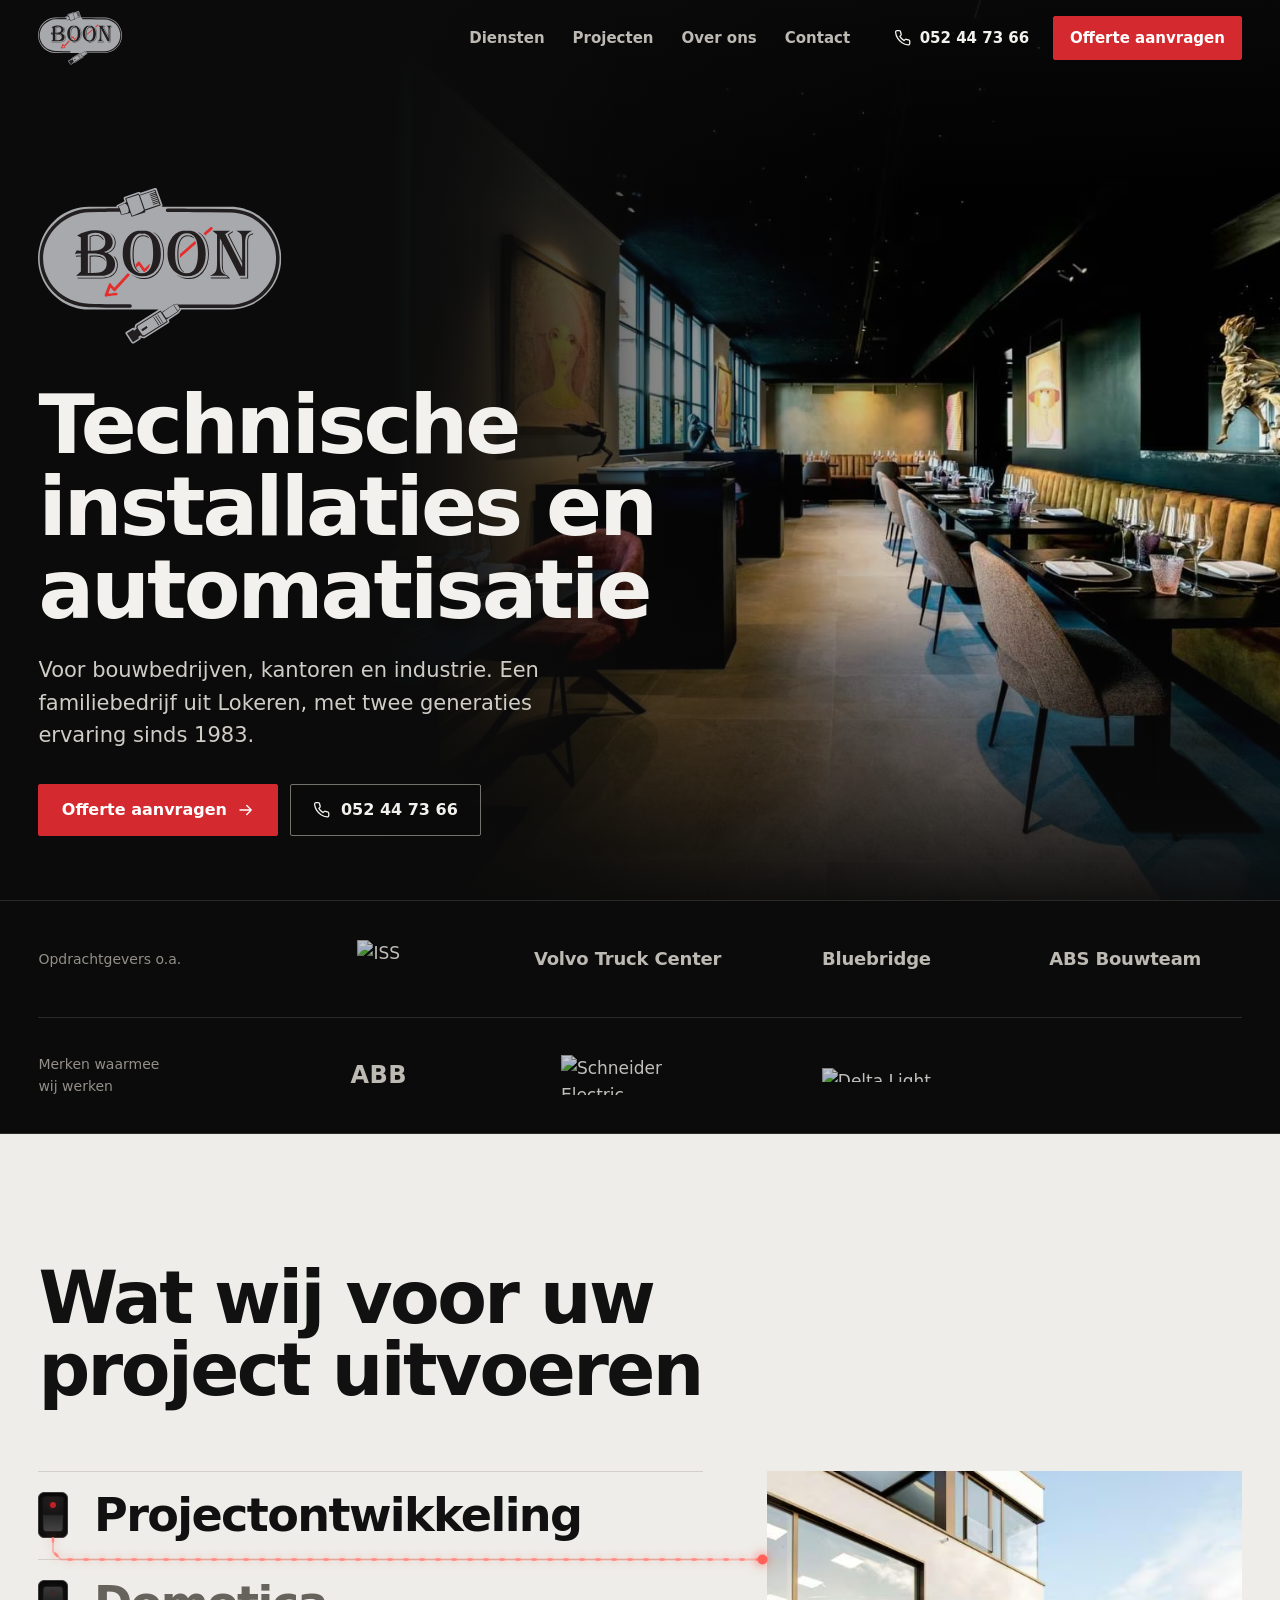
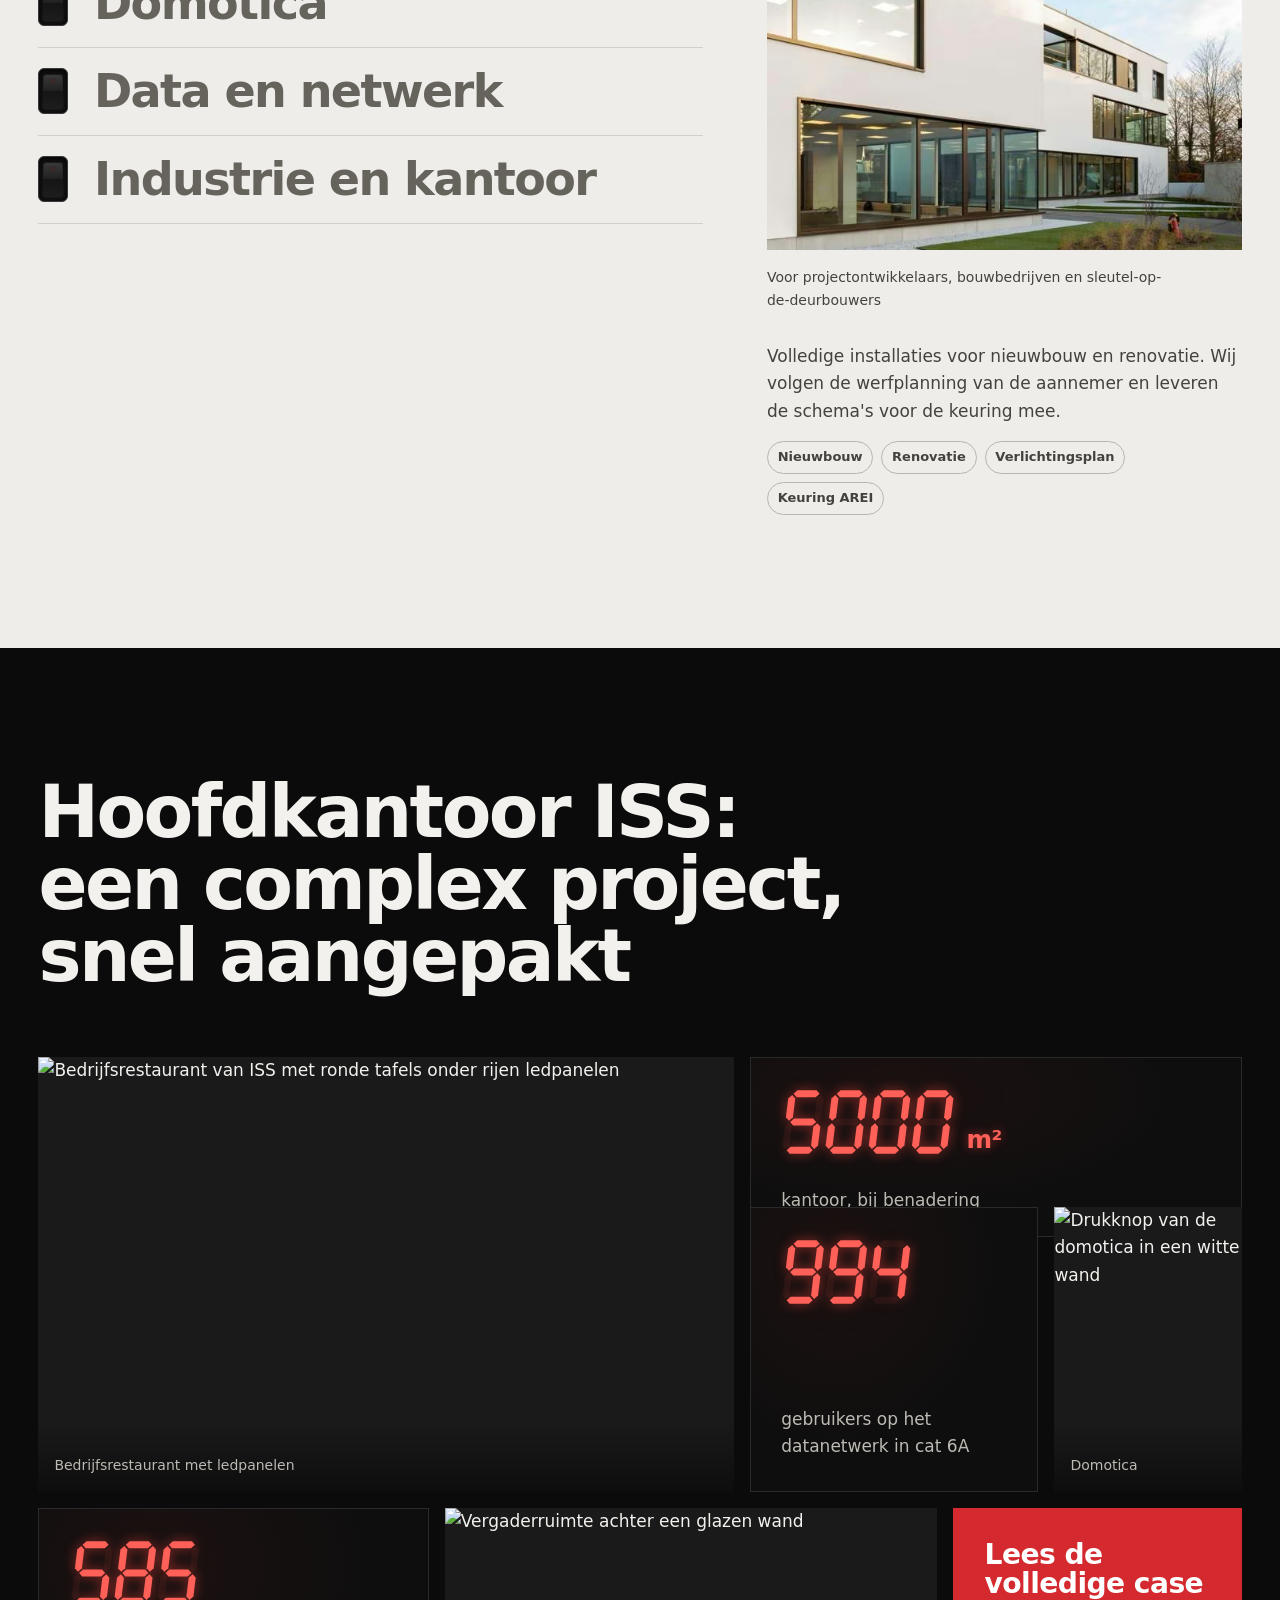
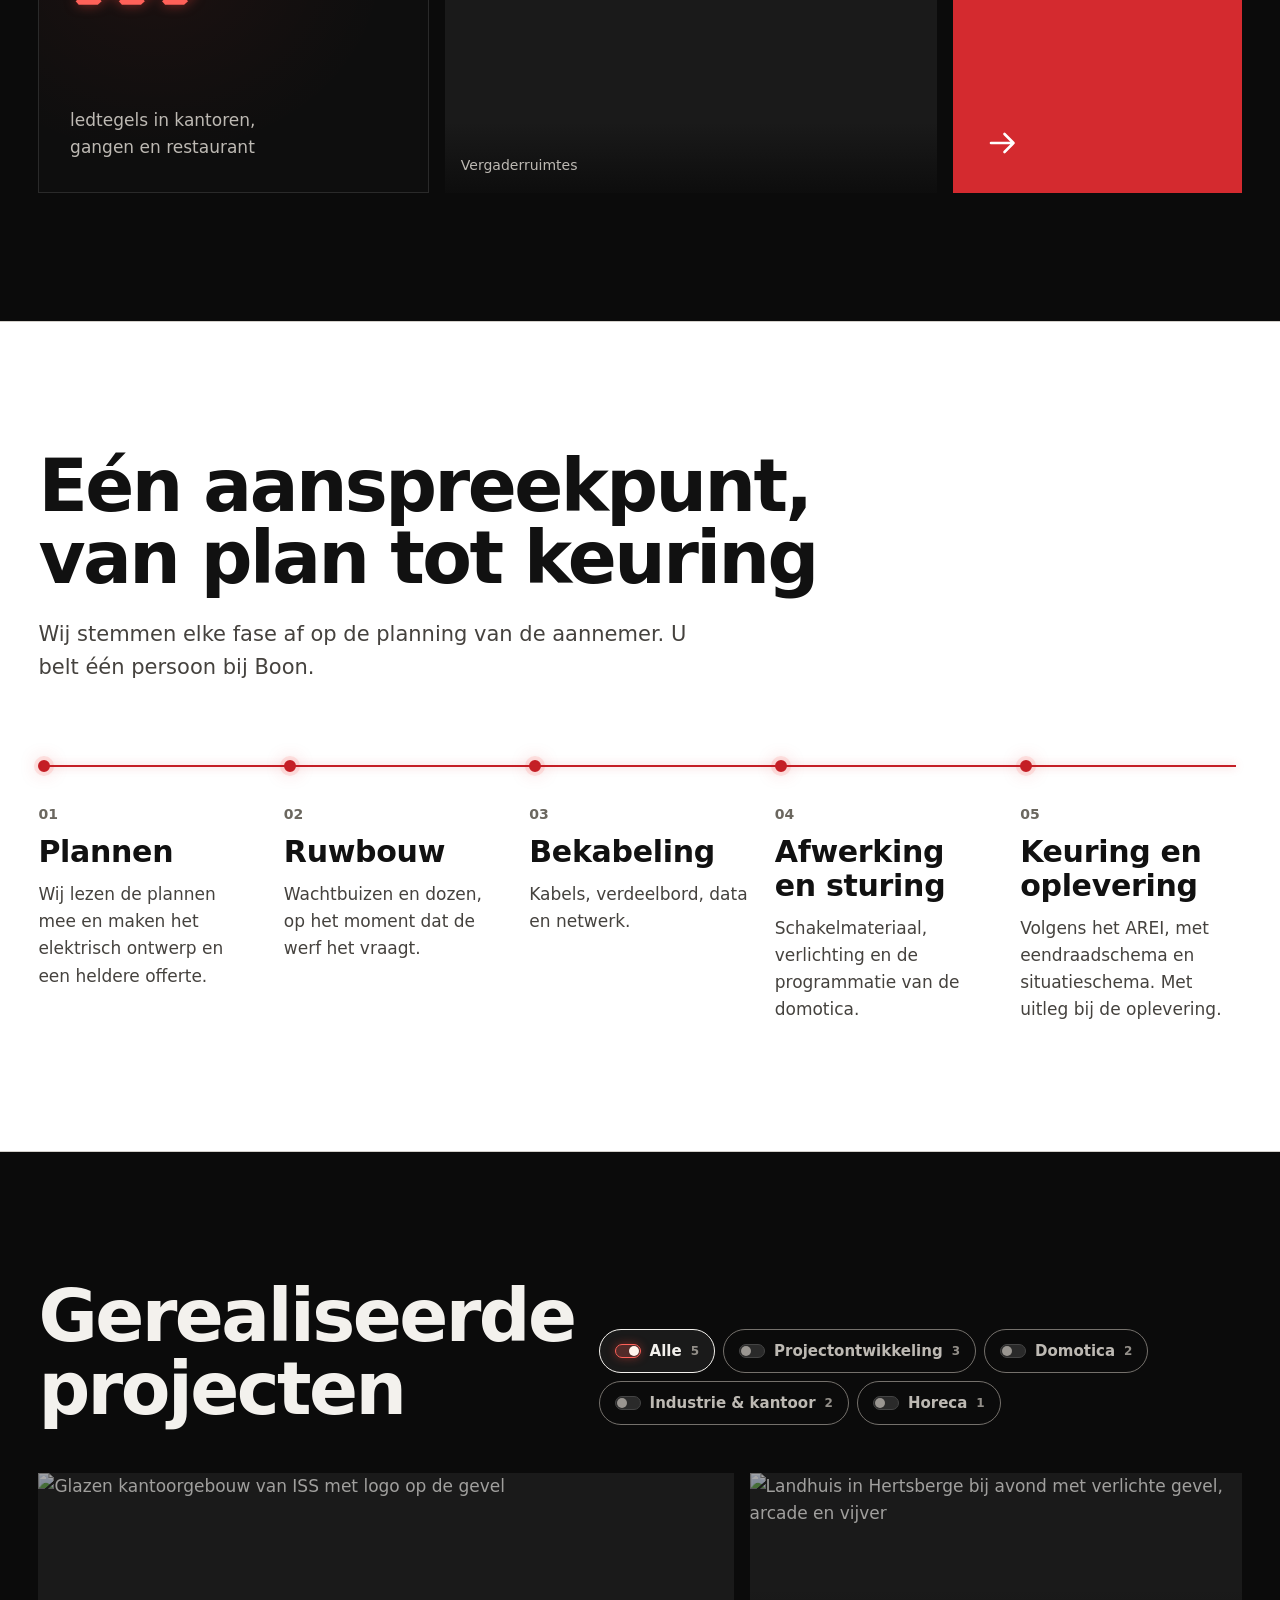
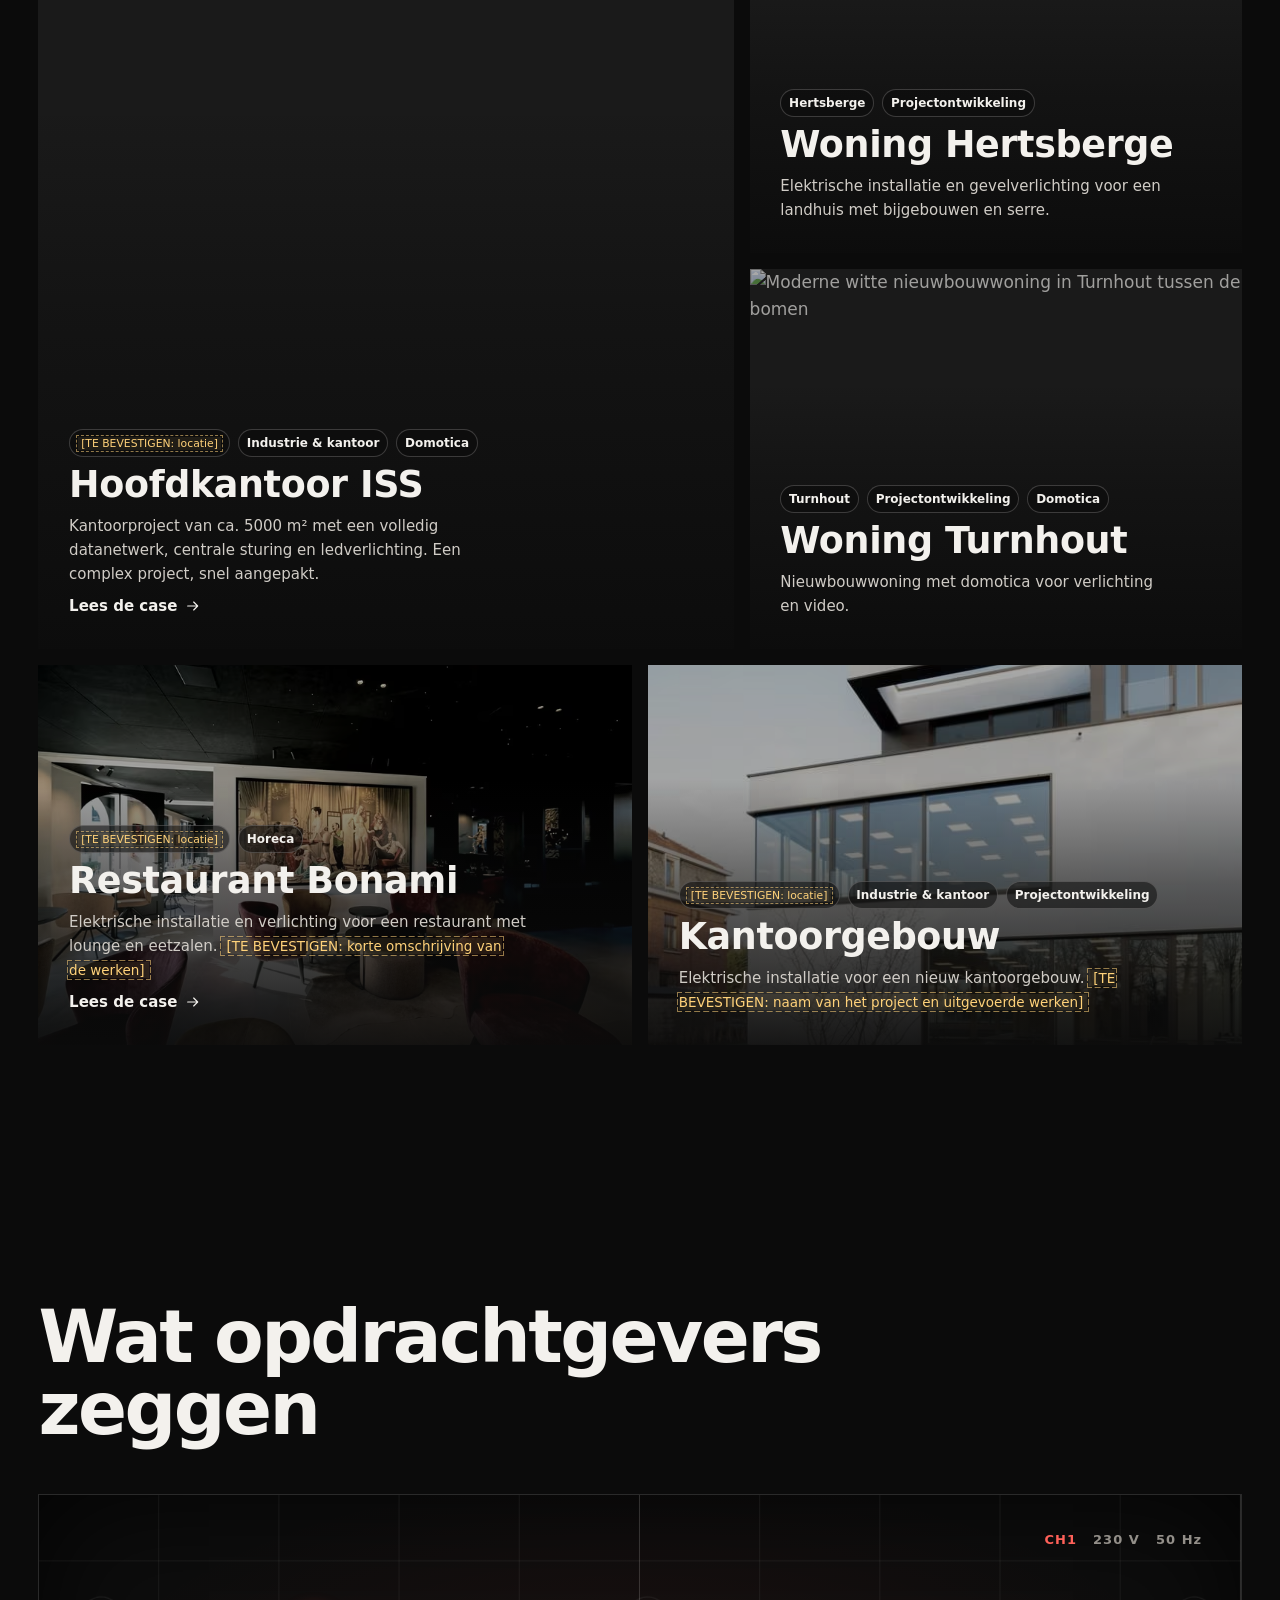
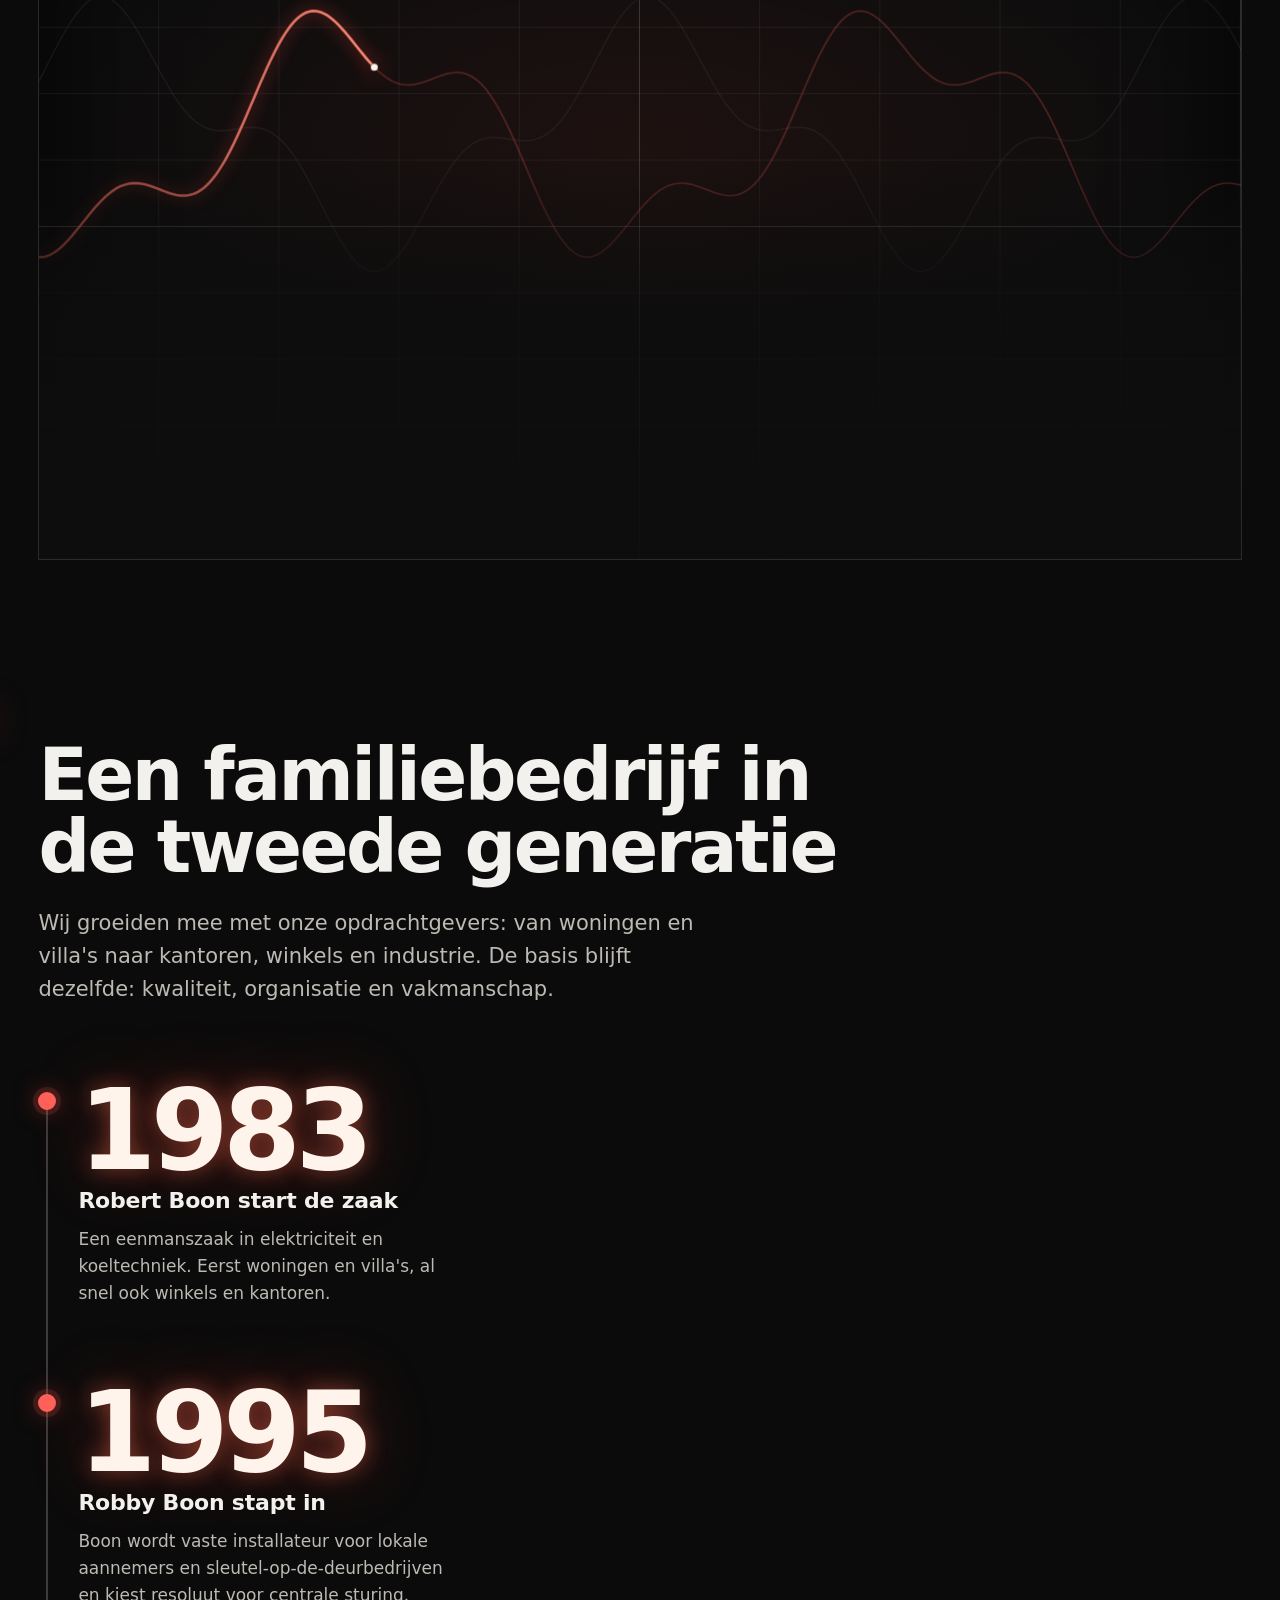
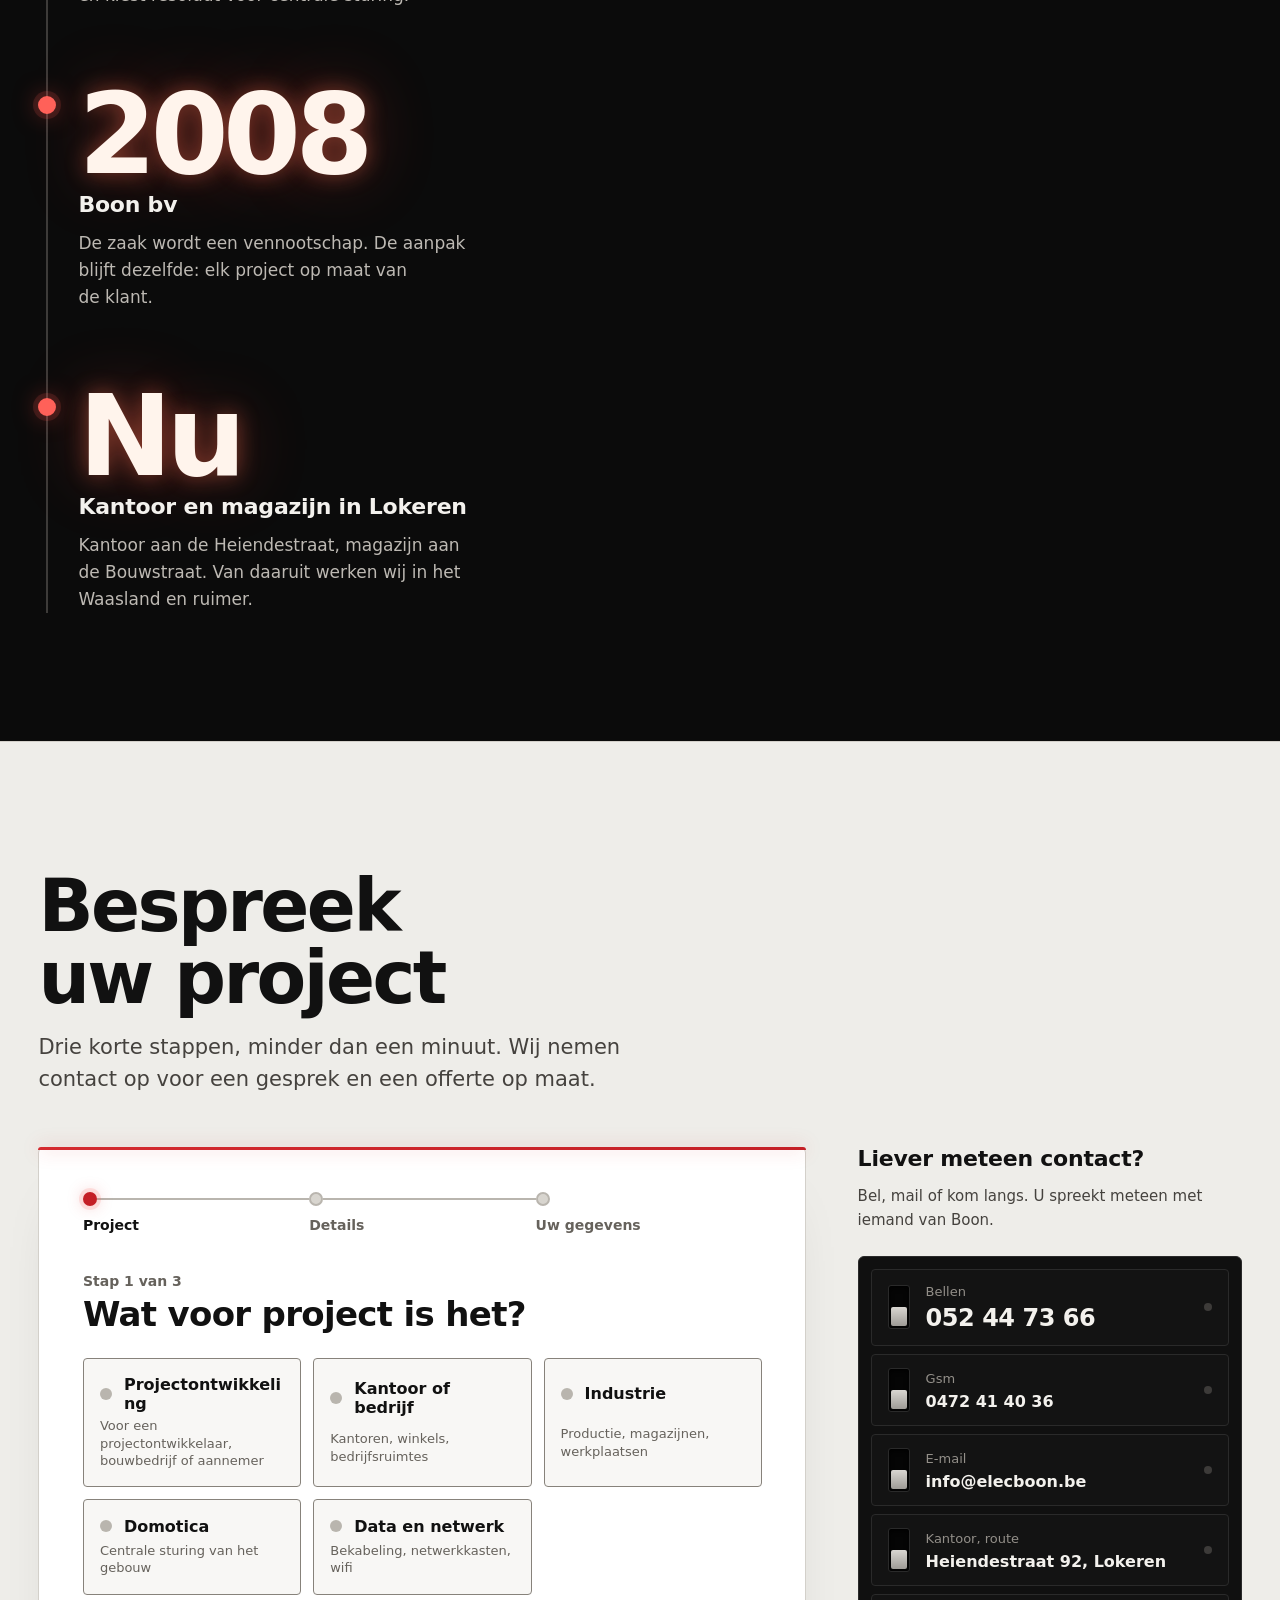
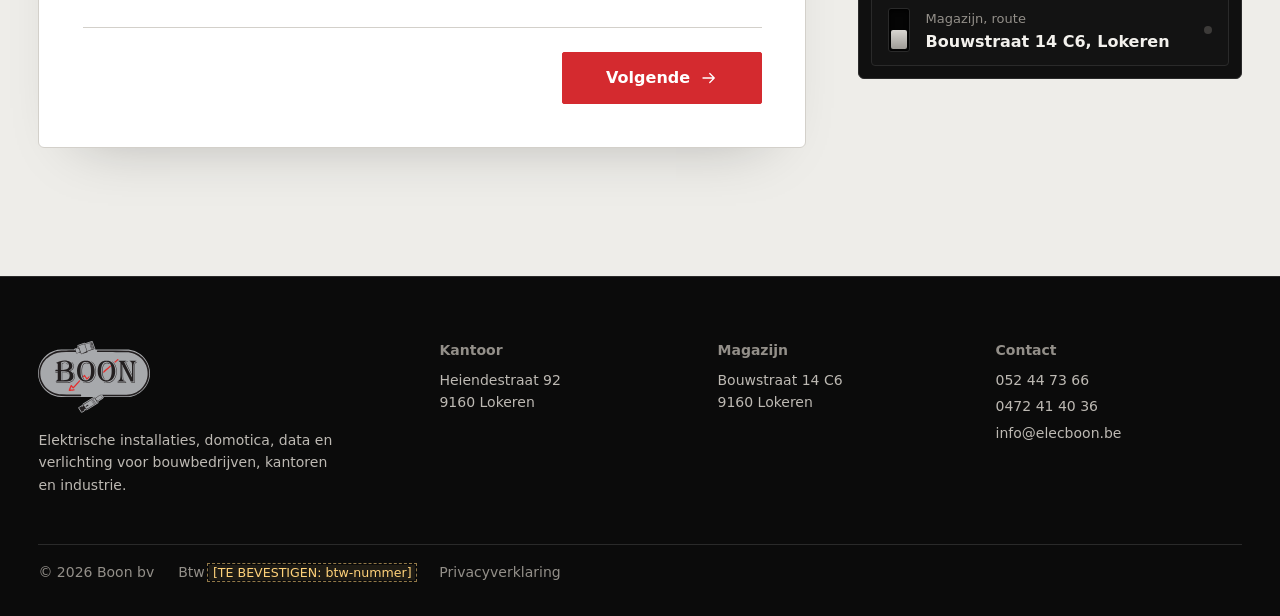
==== commit a050f4b1: "Add post-it review layer for client feedback Loads the Wizarts post-it script (project boon) on all " ====
--- a/index.html
+++ b/index.html
@@ -73,6 +73,8 @@
     "knowsAbout": ["Elektrische installaties", "Domotica", "Centrale sturing", "Datanetwerken", "Verlichting", "AREI"]
   }
   </script>
+  <!-- Review-laag voor de klant (post-its naar Google Sheet). VERWIJDEREN voor de livegang. -->
+  <script src="https://wizarts-postits.netlify.app/postits.js" defer data-postit-laag data-project="boon" data-vaste-header=".site-header"></script>
 </head>
 <body class="has-hero-logo" data-root="">
   <svg width="0" height="0" style="position:absolute" aria-hidden="true" focusable="false">
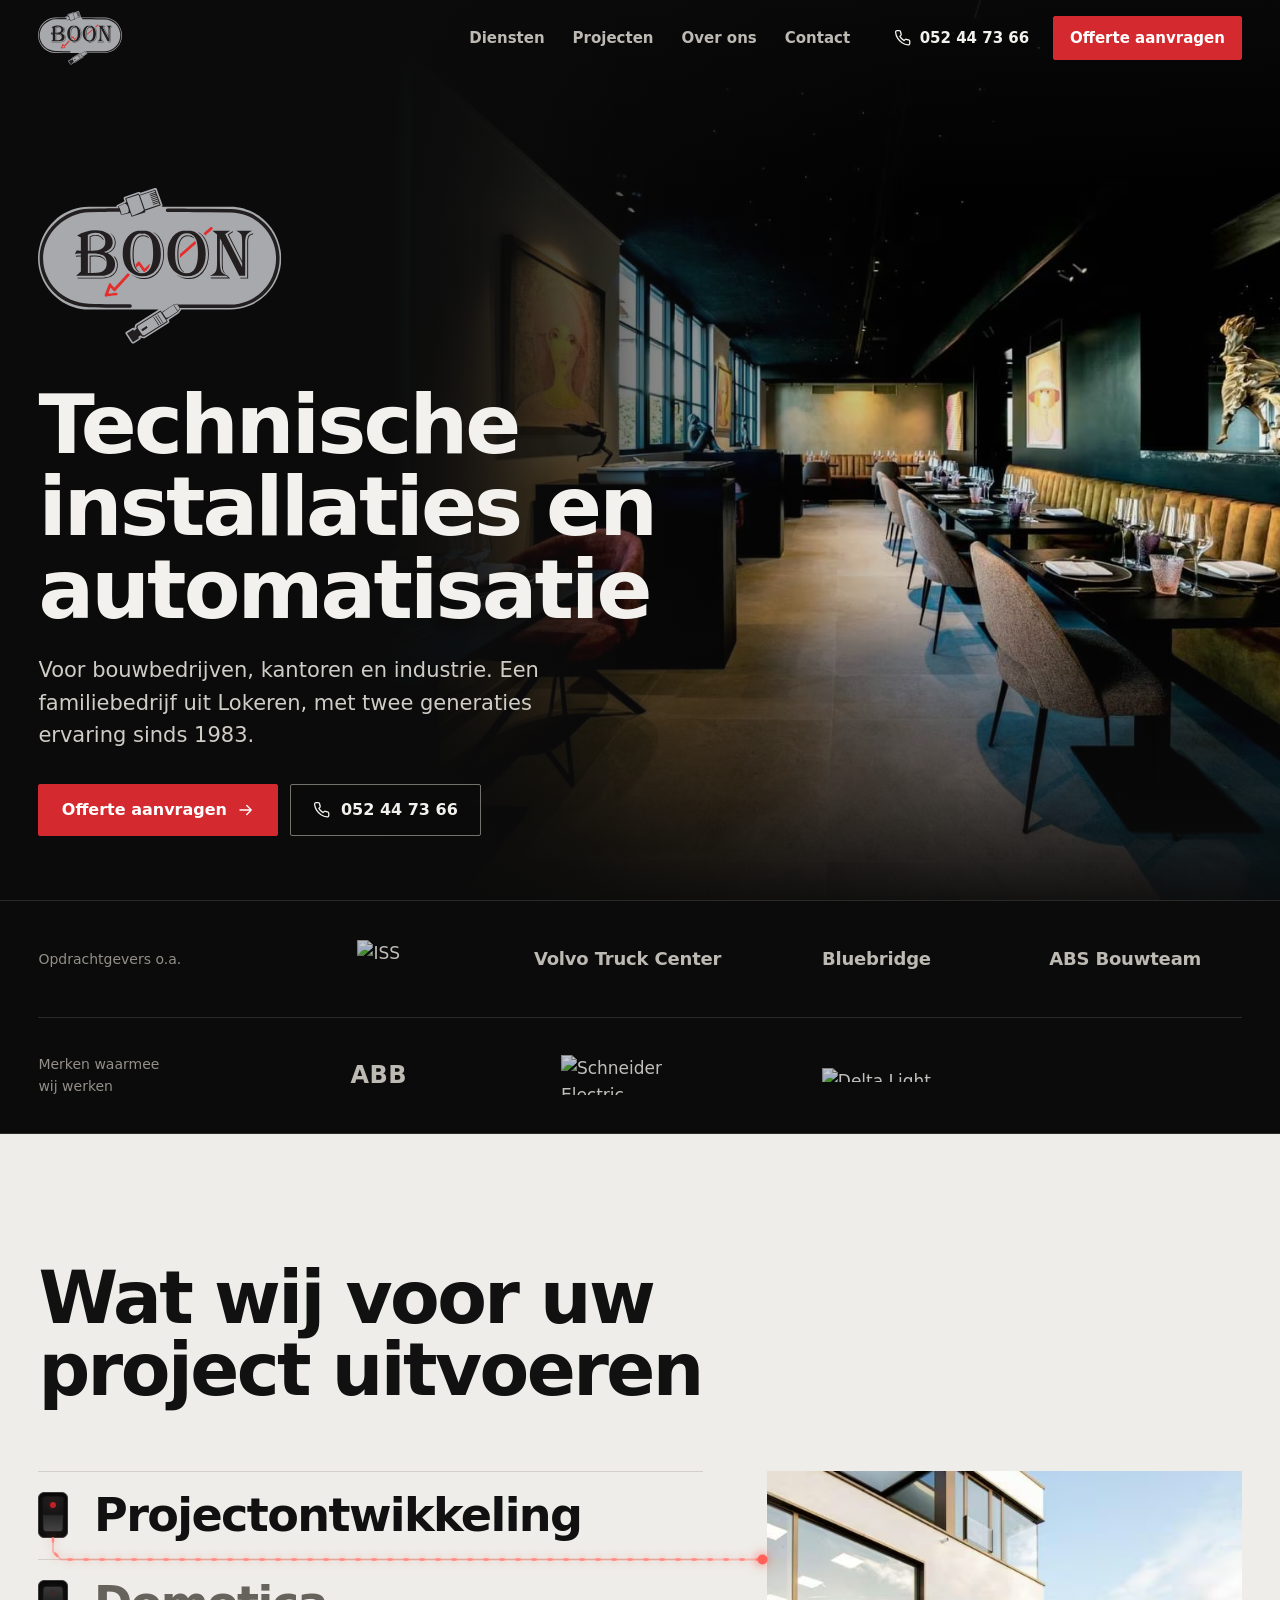
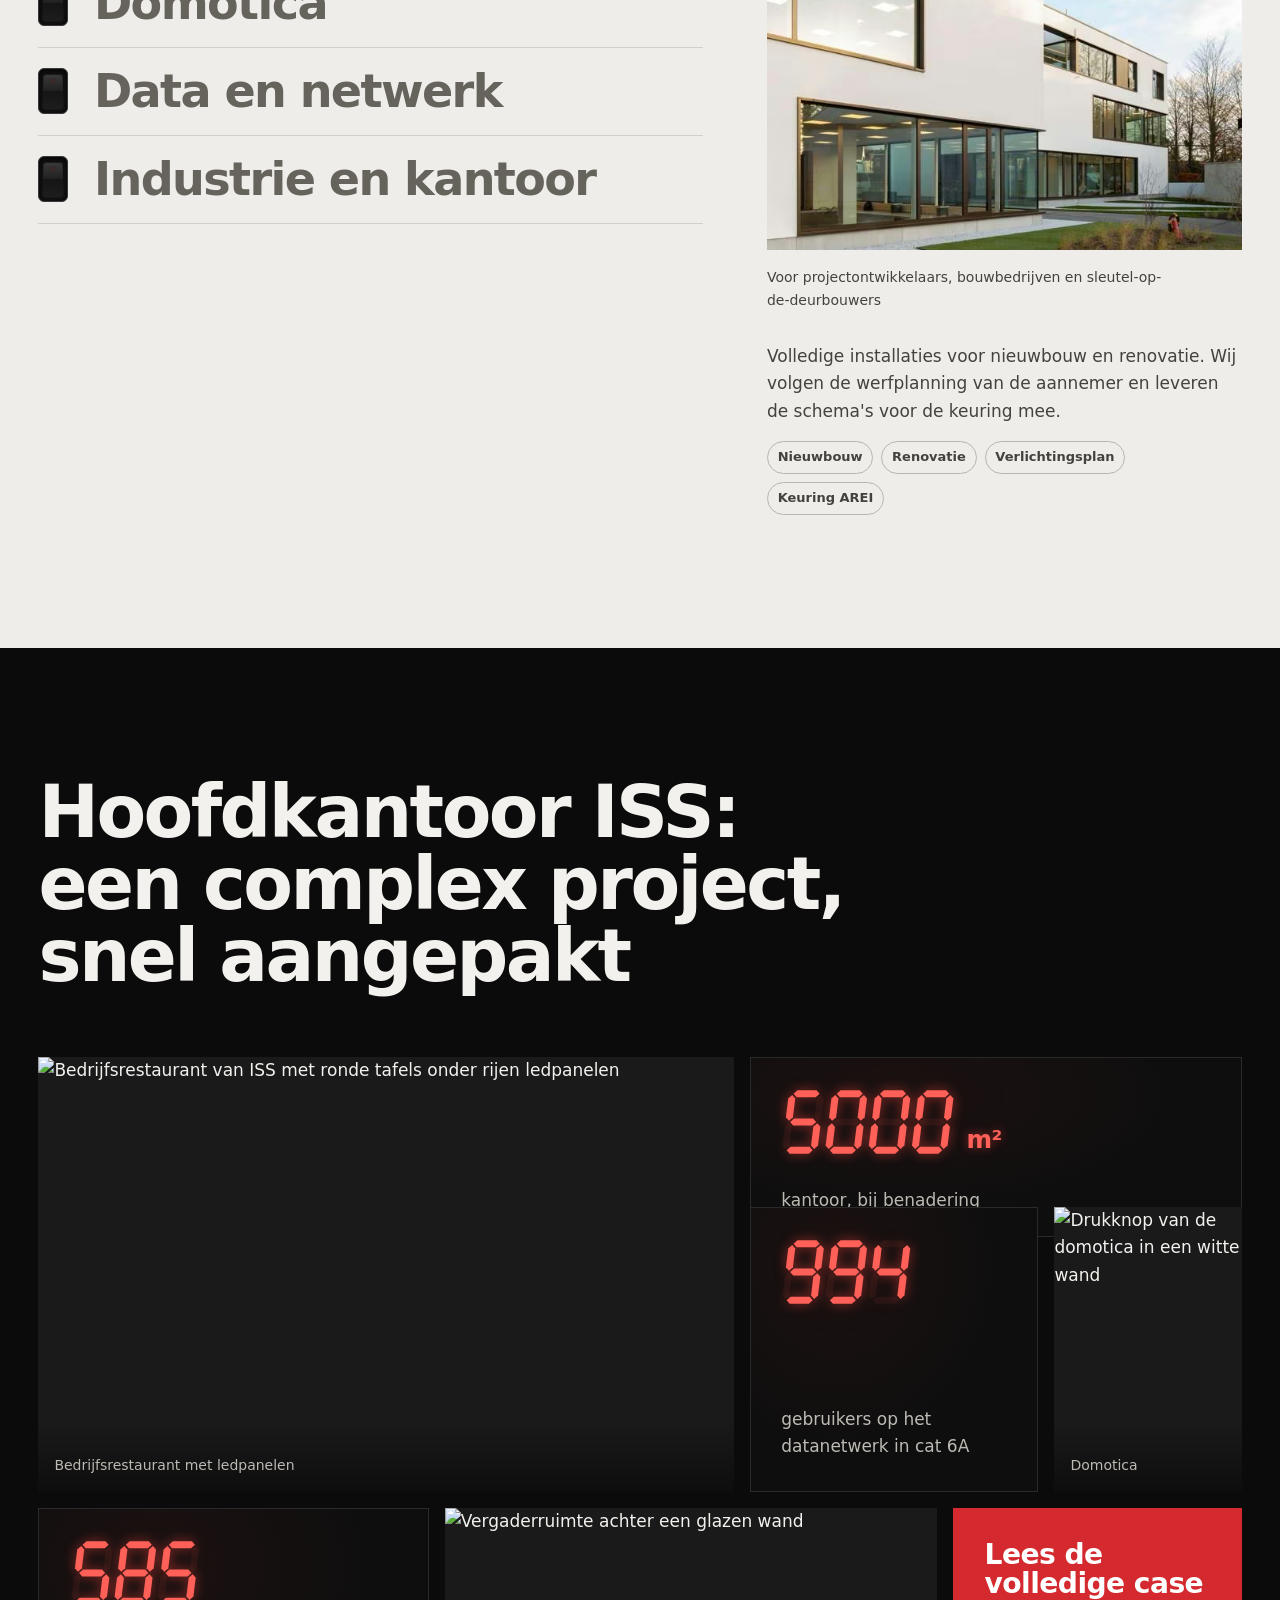
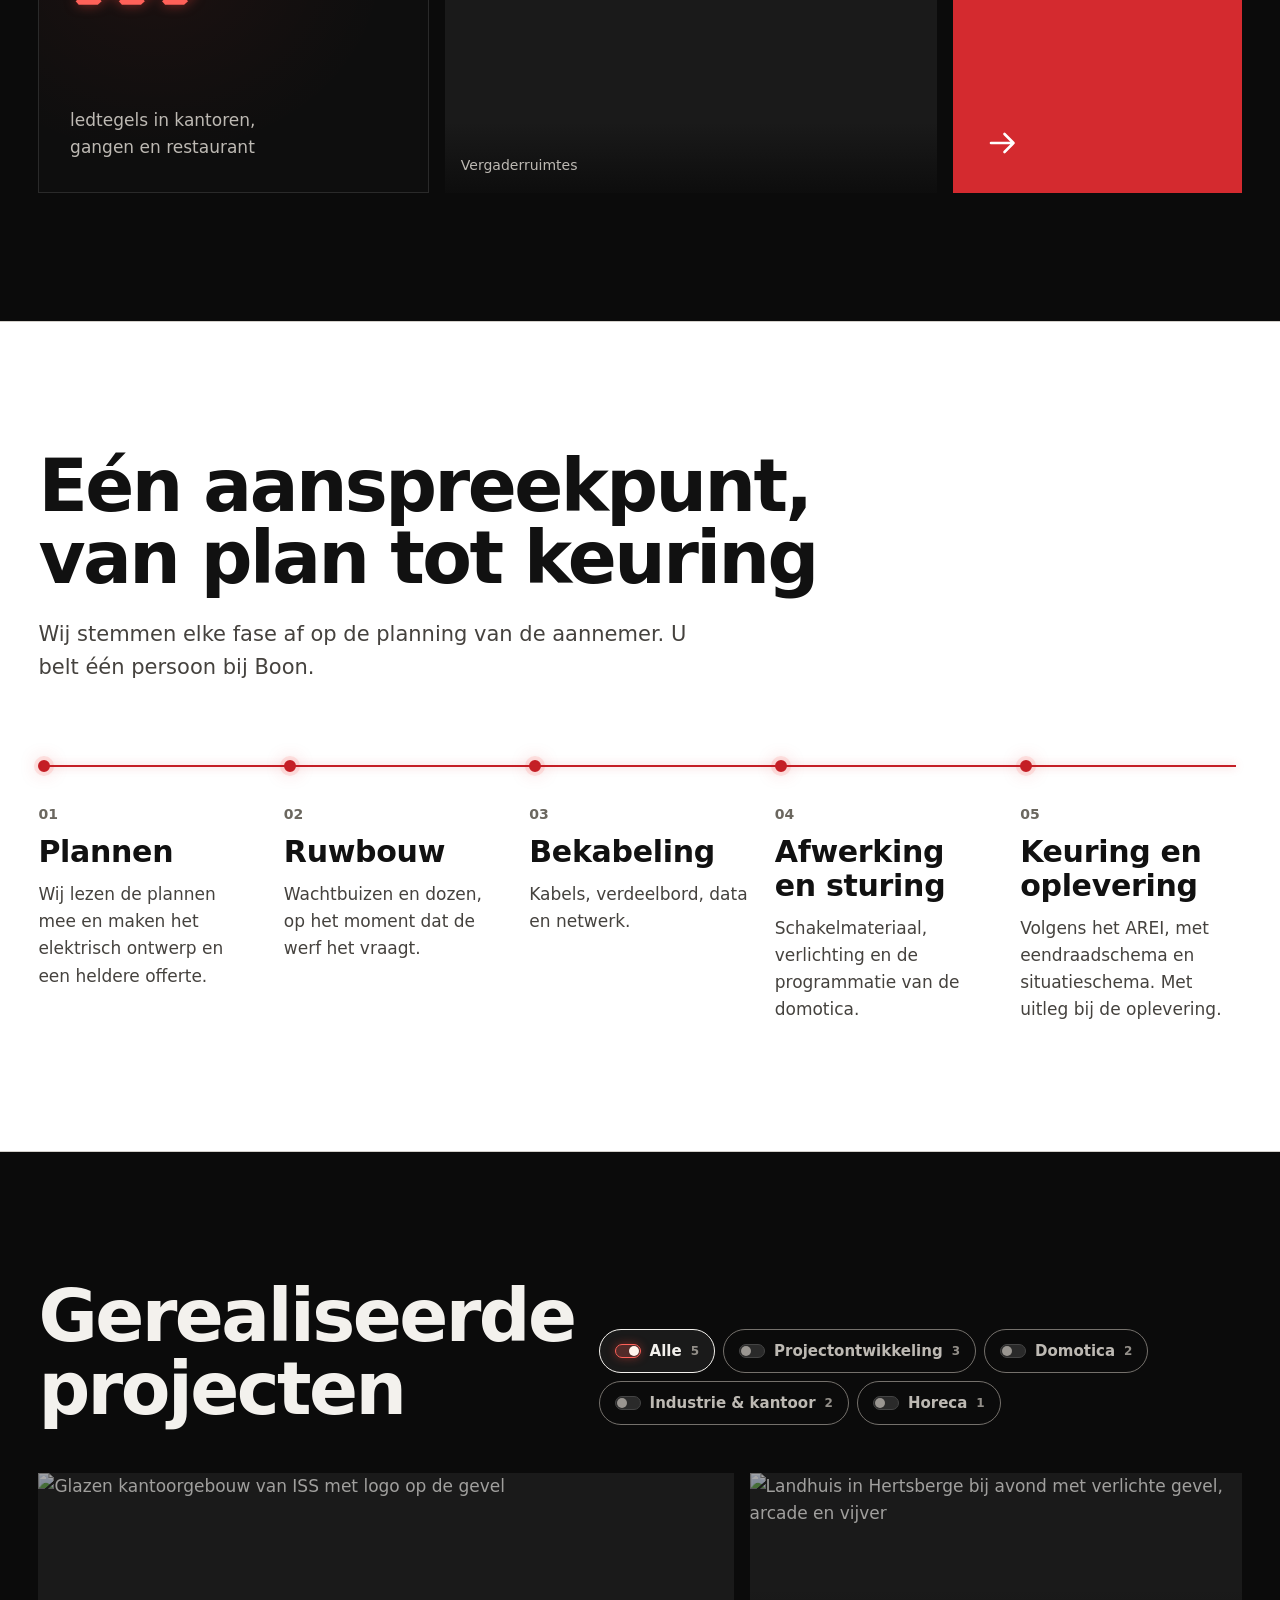
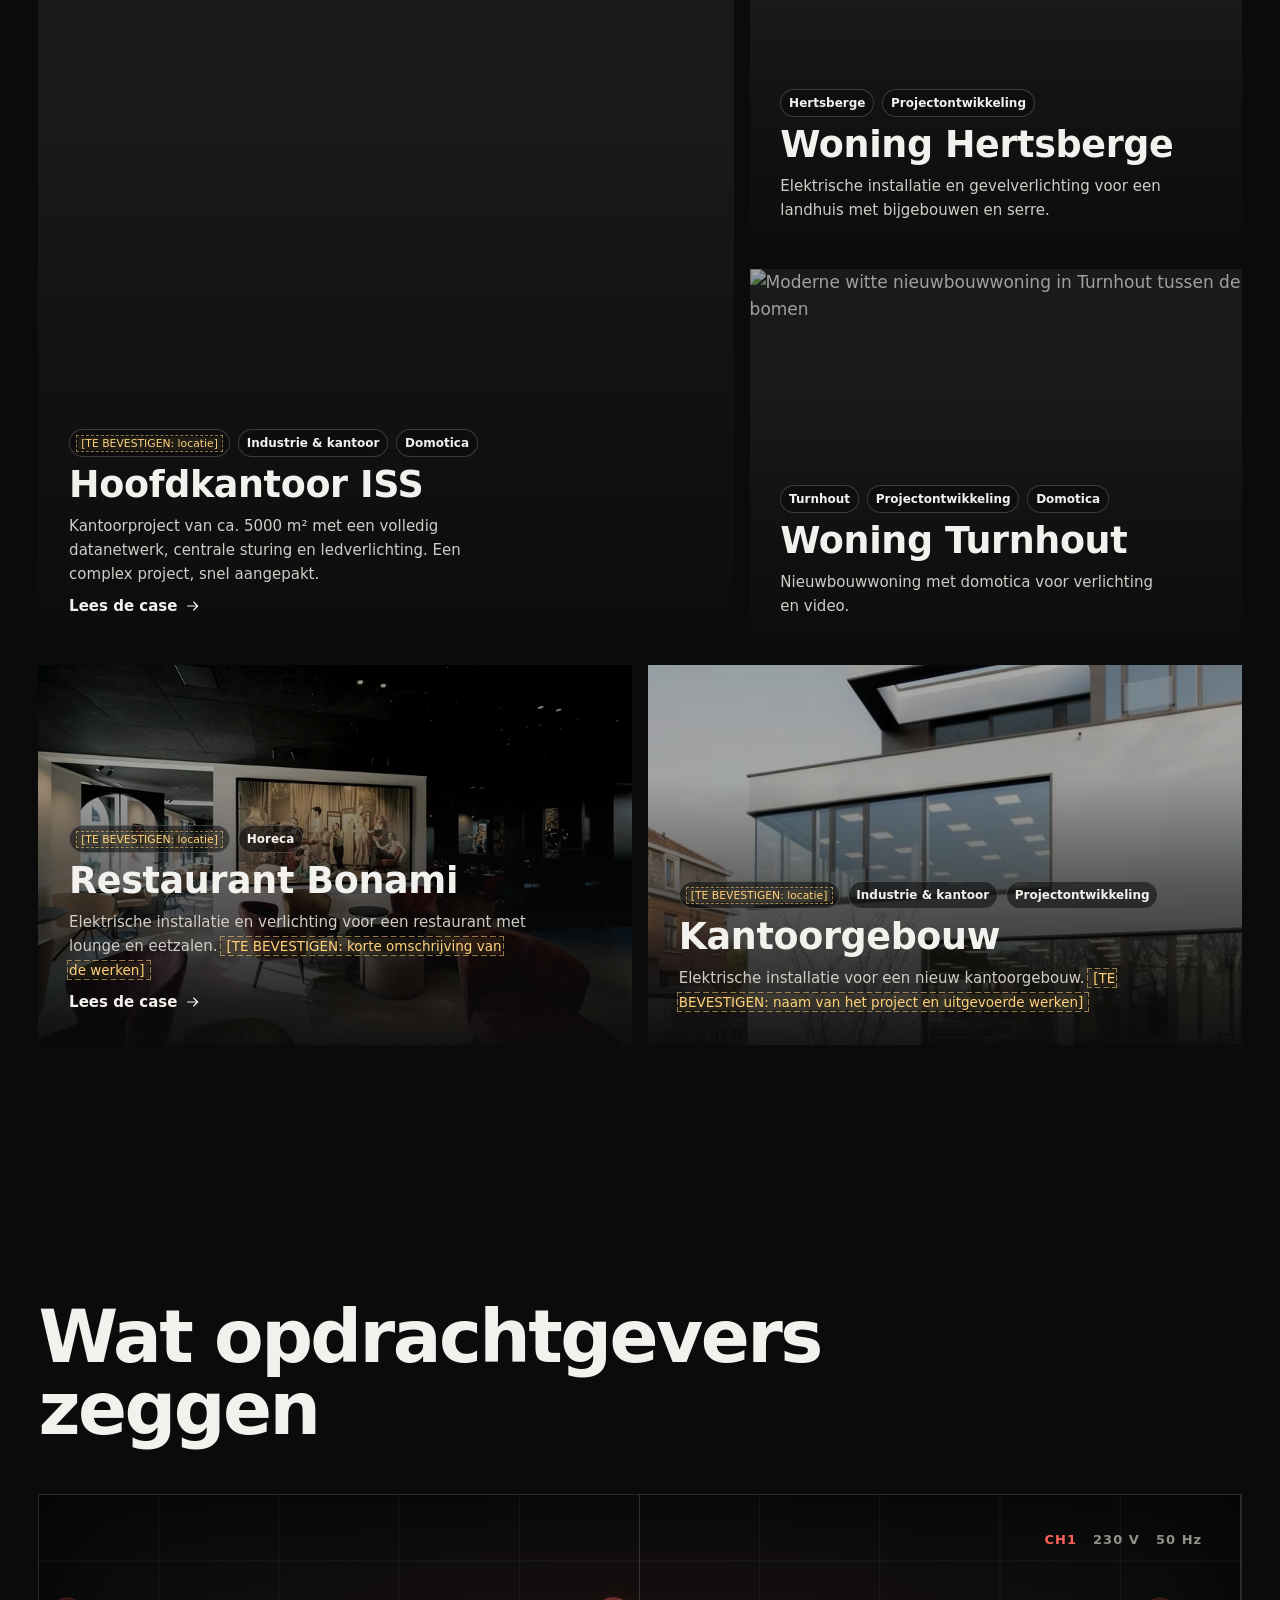
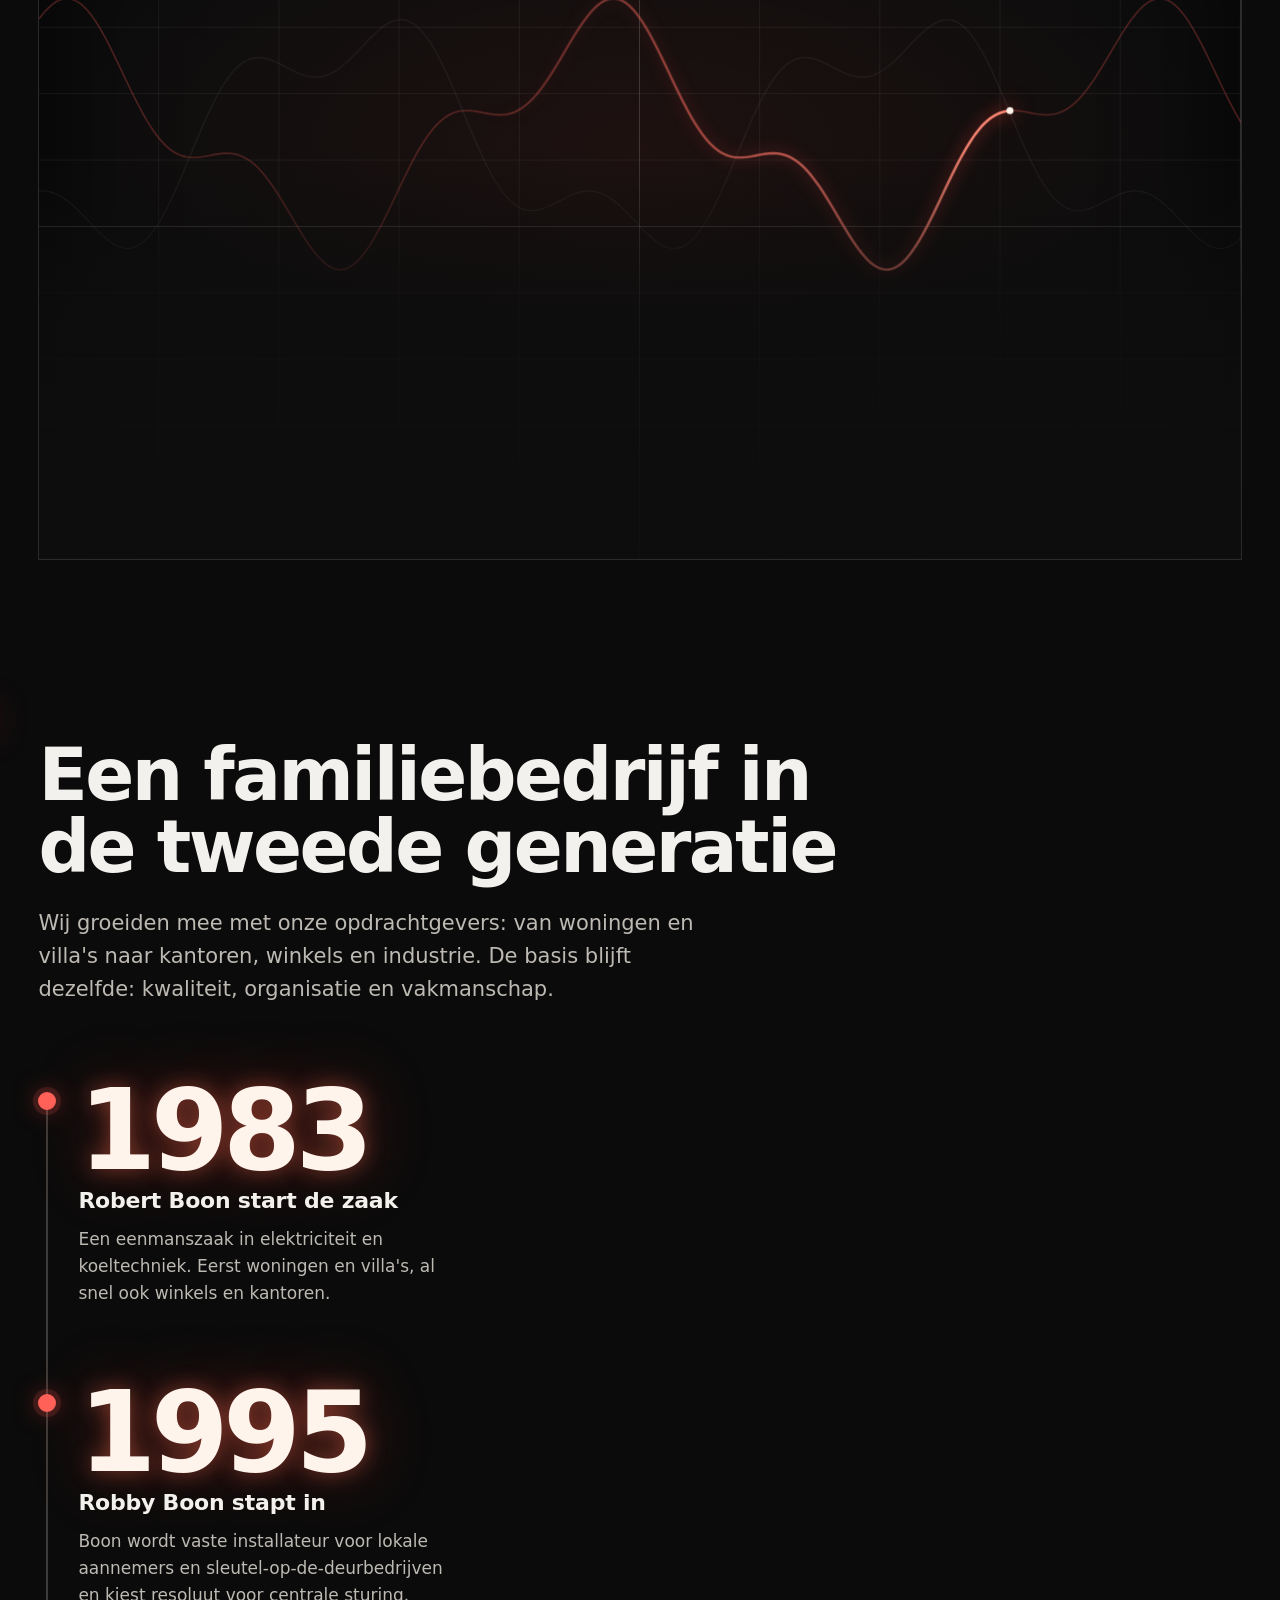
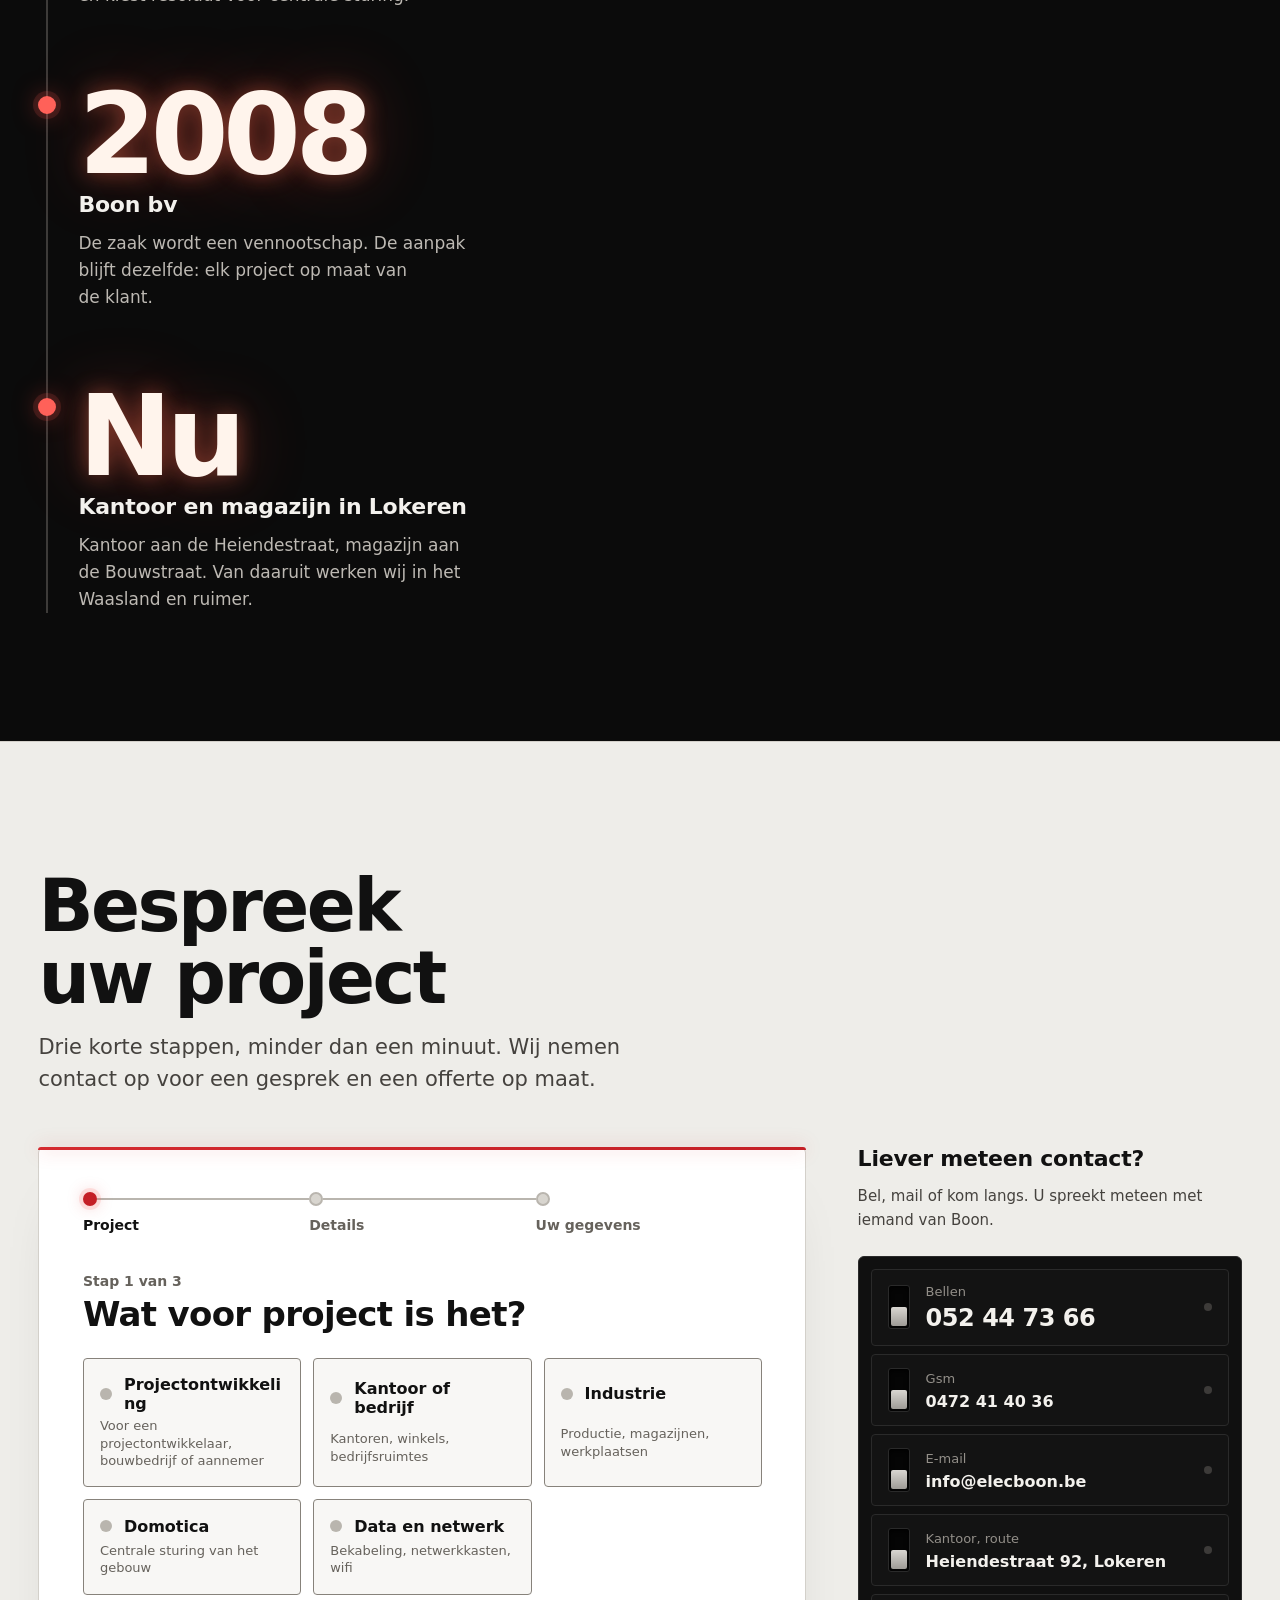
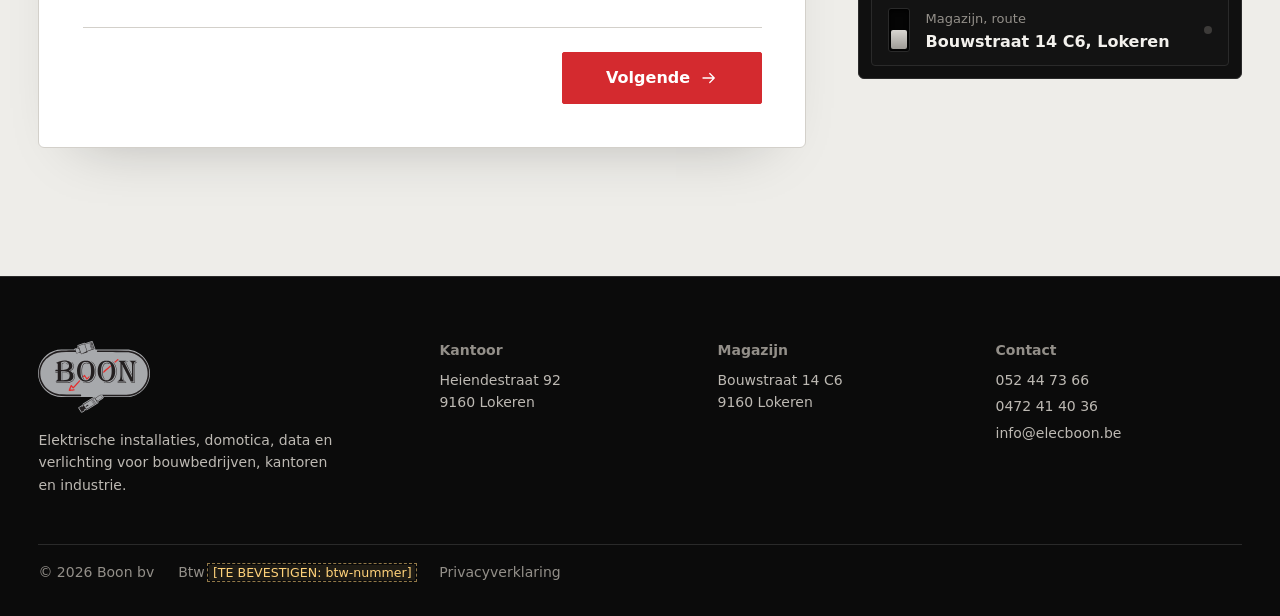
==== commit a813d34a: "Watermerk: LICENSE, copyright en kenmerk Co-Authored-By: Claude Opus 5.5 <noreply@anthropic.com>" ====
--- a/index.html
+++ b/index.html
@@ -2,6 +2,8 @@
 <html lang="nl-BE">
 <head>
   <meta charset="utf-8">
+  <!-- (c) 2026 Wizarts BV, wizarts.be, wzts-jidka0ex5q -->
+  <meta name="author" content="Wizarts BV">
   <meta name="viewport" content="width=device-width, initial-scale=1, viewport-fit=cover">
   <title>Elektriciteitswerken Boon | Elektrische installaties en domotica, Lokeren</title>
   <meta name="description" content="Boon bv uit Lokeren plaatst elektrische installaties, domotica, data en netwerk voor bouwbedrijven, kantoren en industrie. Familiebedrijf sinds 1983. Vraag een offerte voor uw project.">
--- a/css/style.css
+++ b/css/style.css
@@ -1,3 +1,4 @@
+/* (c) 2026 Wizarts BV, wizarts.be. Alle rechten voorbehouden. wzts-jidka0ex5q */
 /* ==========================================================================
    Elektriciteitswerken Boon, stylesheet
    Eén donkere look. Zwart dominant, grafiet voor vlakken, rood als accent:
